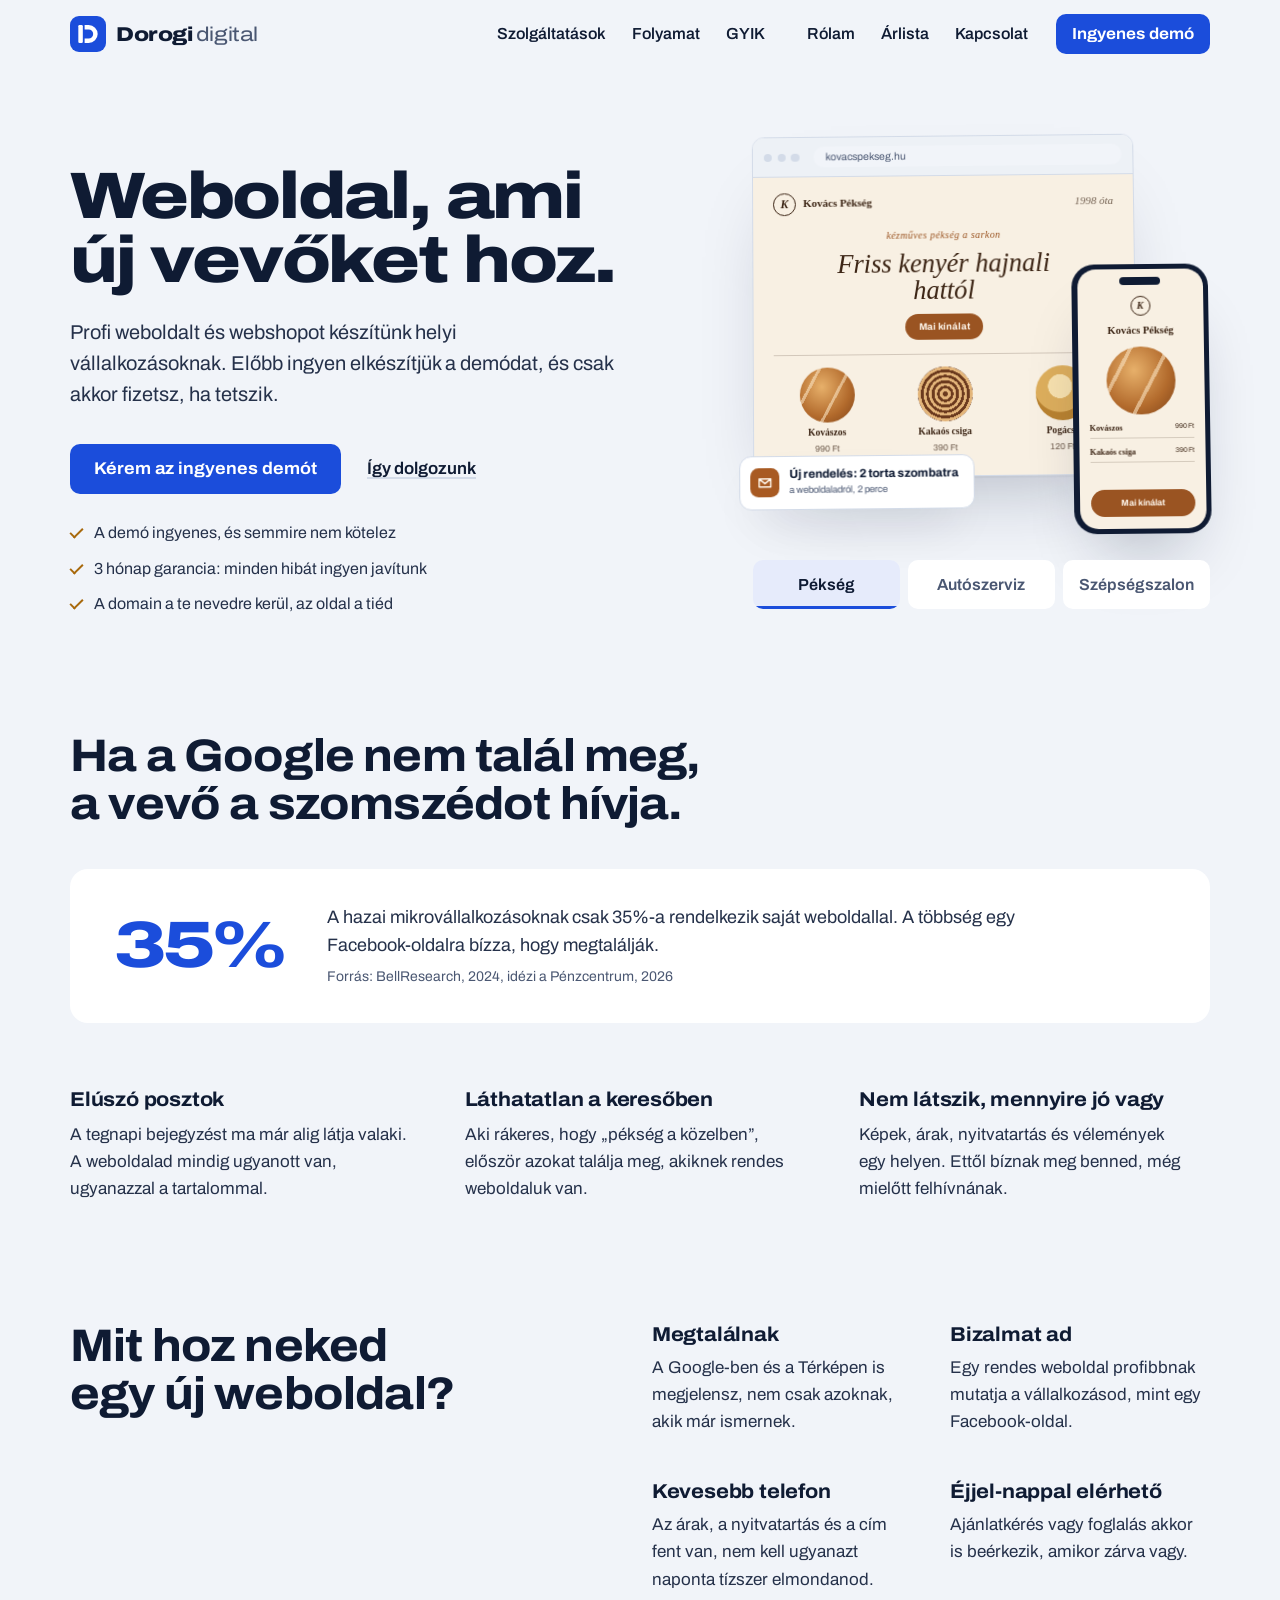
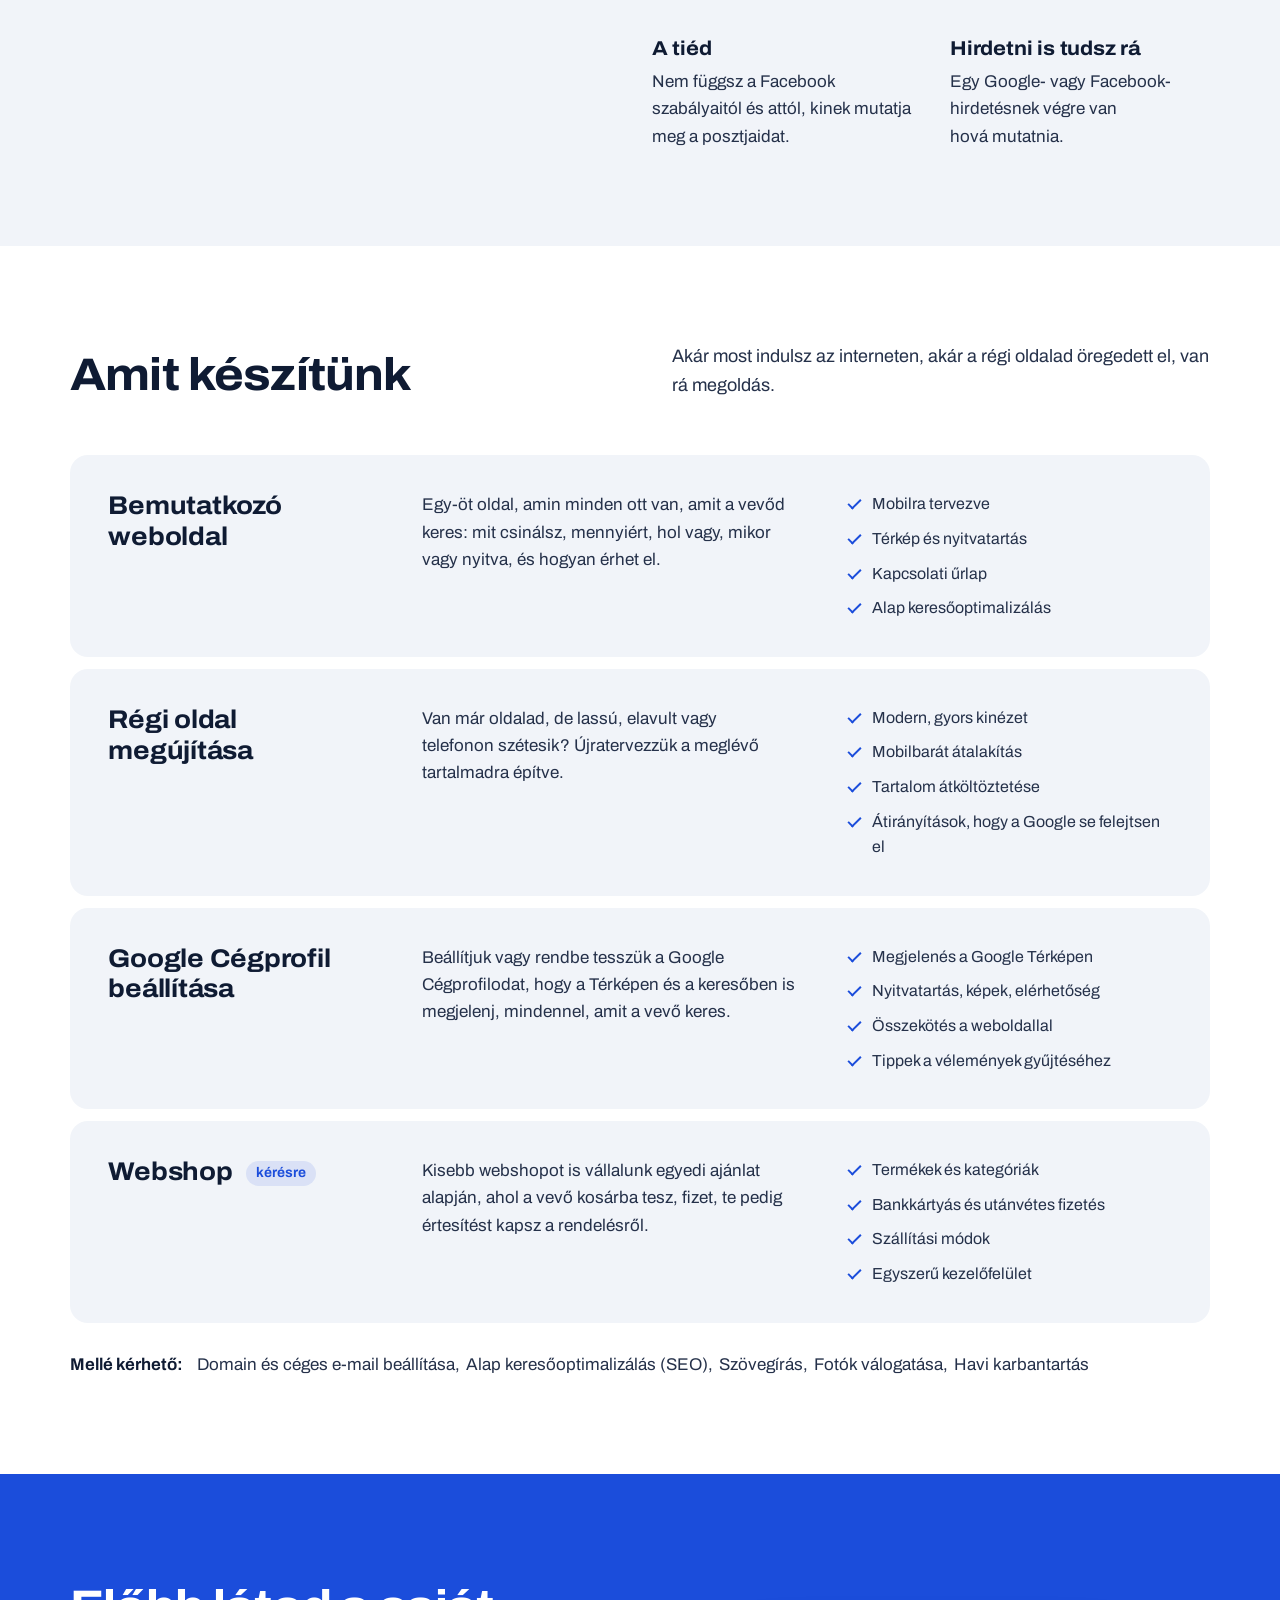
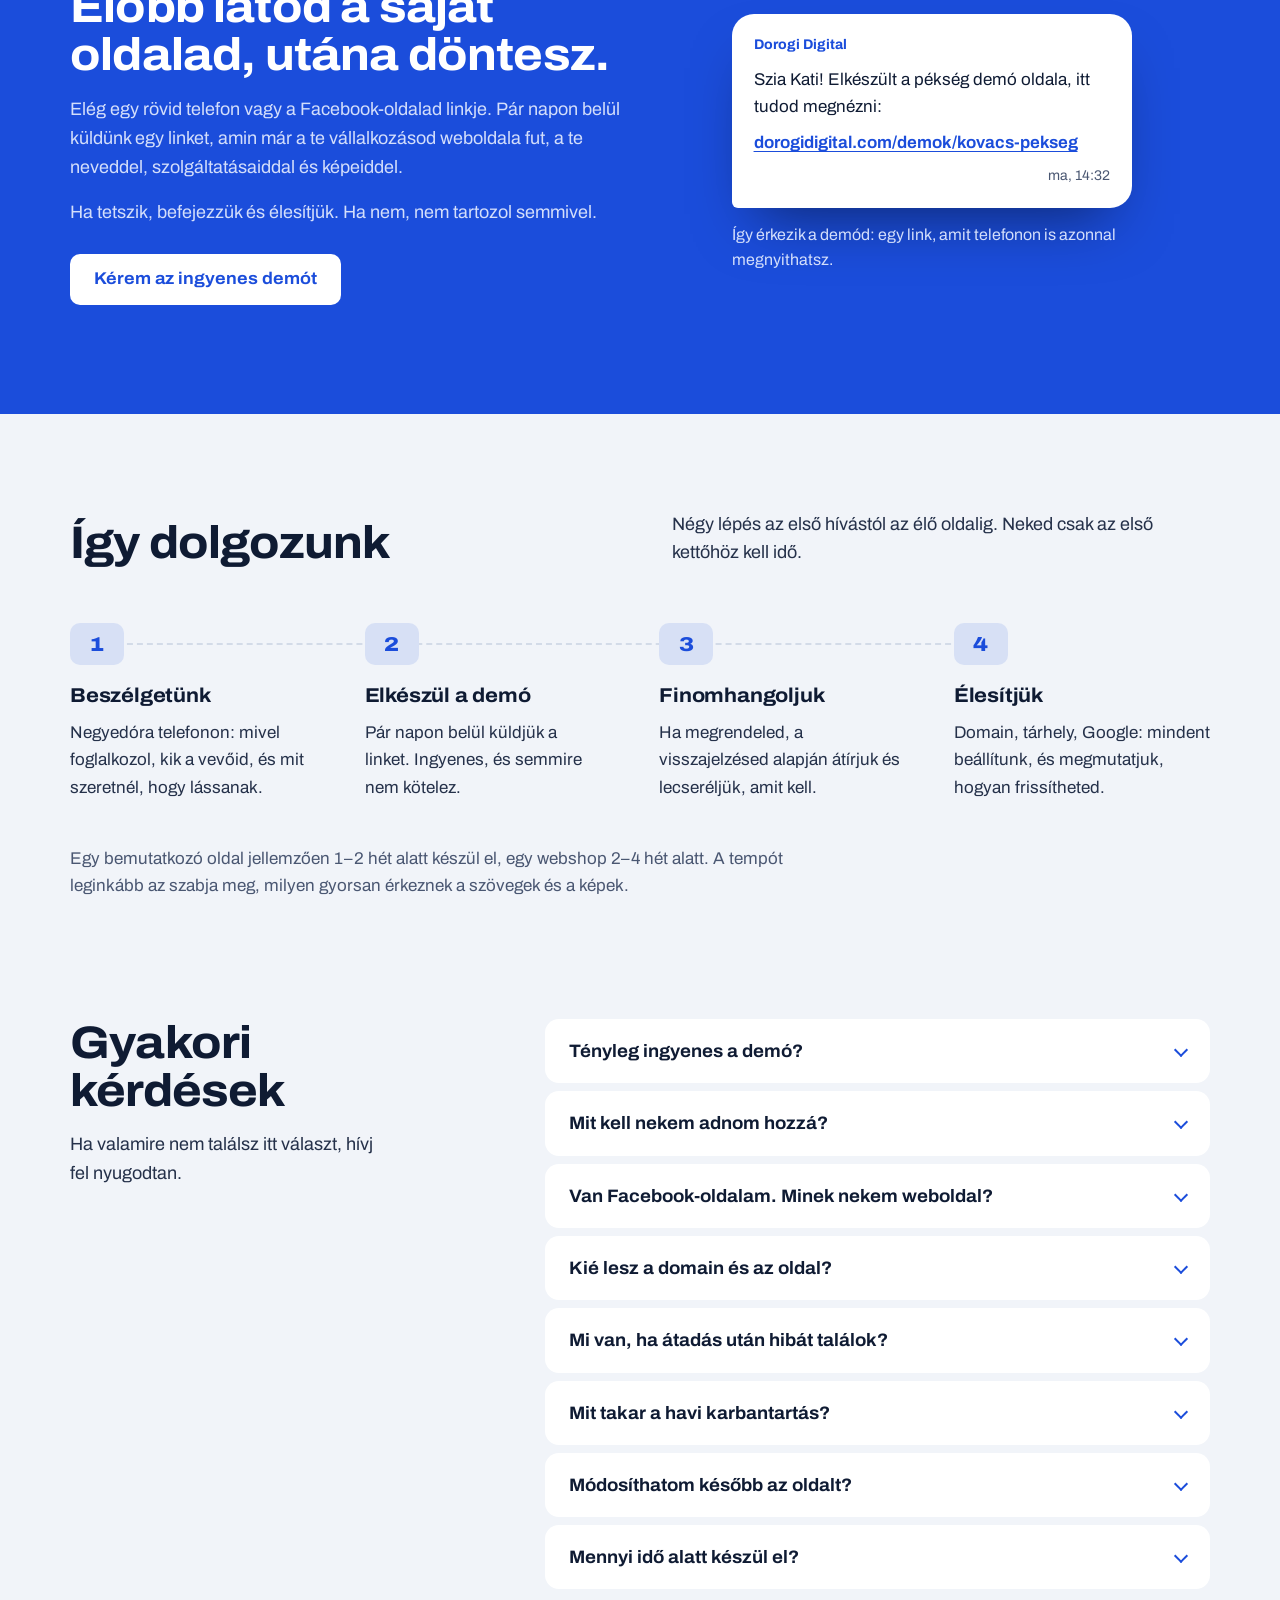
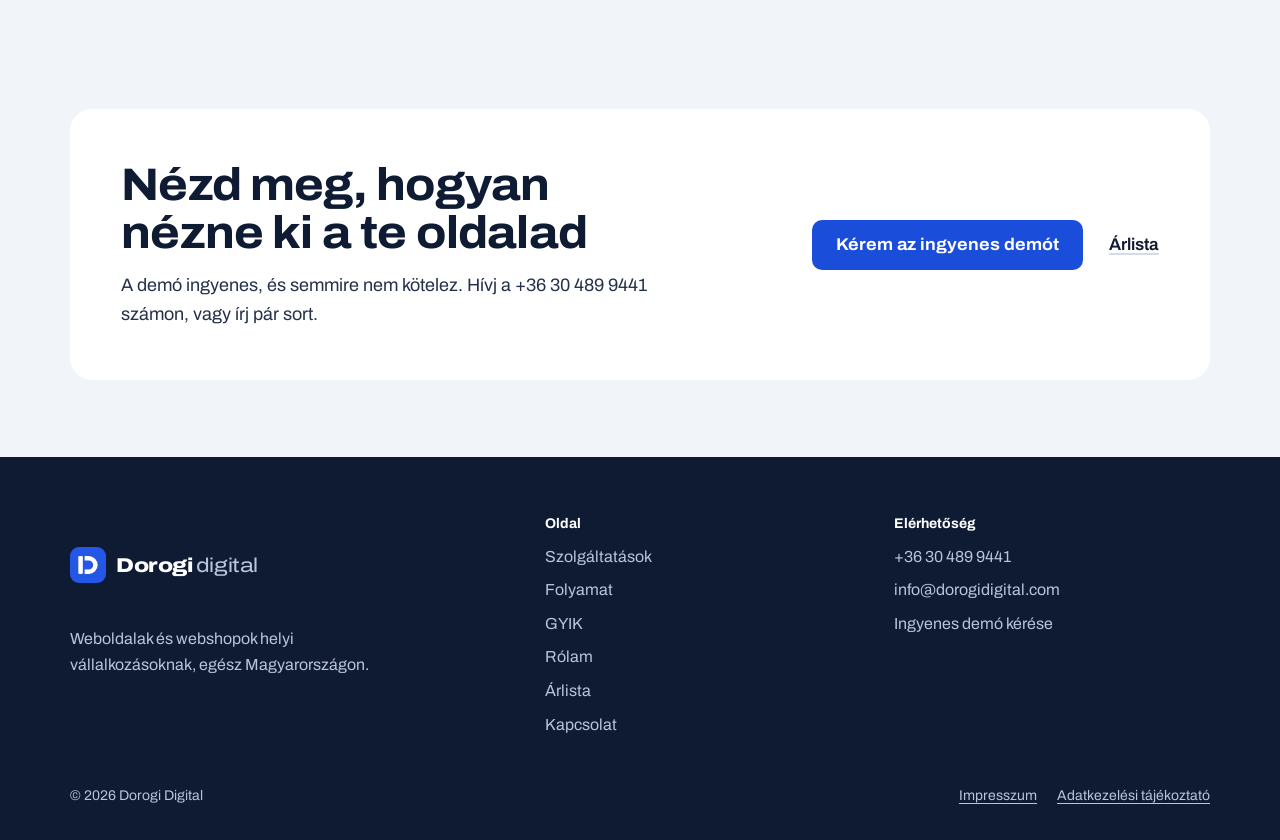
==== index.html @ c499f3a4 "Dorogi Digital weboldal feltöltése Co-Authored-By: Claude Opus 5.5 <noreply@anthropic.com> Claude-Se" ====
<!doctype html>
<html lang="hu">
<head>
<meta charset="utf-8">
<meta http-equiv="Content-Security-Policy" content="default-src 'self'; script-src 'self' 'sha256-ndo/7cKbt+/fyI1Fw8NB5HzSQUgXNuofezCWOnRifV8='; style-src 'self' 'unsafe-inline'; img-src 'self' data:; font-src 'self'; connect-src 'self' https://api.web3forms.com; form-action 'self'; base-uri 'self'; object-src 'none'; upgrade-insecure-requests">
<meta name="referrer" content="strict-origin-when-cross-origin">
<meta name="viewport" content="width=device-width, initial-scale=1">
<title>Weboldal készítés helyi vállalkozásoknak | Dorogi Digital</title>
<meta name="description" content="Weboldal és webshop pékségeknek, szervizeknek, szalonoknak és minden helyi vállalkozásnak. Ingyenes demó: előbb megnézed, aztán döntesz.">
<link rel="canonical" href="https://dorogidigital.com/">
<meta property="og:type" content="website">
<meta property="og:locale" content="hu_HU">
<meta property="og:site_name" content="Dorogi Digital">
<meta property="og:url" content="https://dorogidigital.com/">
<meta property="og:title" content="Weboldal készítés helyi vállalkozásoknak | Dorogi Digital">
<meta property="og:description" content="Weboldal és webshop pékségeknek, szervizeknek, szalonoknak és minden helyi vállalkozásnak. Ingyenes demó: előbb megnézed, aztán döntesz.">
<meta property="og:image" content="https://dorogidigital.com/og.png">
<meta property="og:image:width" content="1200">
<meta property="og:image:height" content="630">
<meta name="twitter:card" content="summary_large_image">
<meta name="theme-color" content="#F1F4F9" media="(prefers-color-scheme: light)">
<meta name="theme-color" content="#0A1020" media="(prefers-color-scheme: dark)">
<link rel="icon" href="favicon.svg" type="image/svg+xml">
<link rel="apple-touch-icon" href="apple-touch-icon.png">
<link rel="preload" href="fonts/archivo-latin-standard-normal.woff2" as="font" type="font/woff2" crossorigin>
<link rel="preload" href="fonts/archivo-latin-ext-standard-normal.woff2" as="font" type="font/woff2" crossorigin>
<link rel="stylesheet" href="style.css">
<script type="application/ld+json">{"@context": "https://schema.org", "@type": "ProfessionalService", "name": "Dorogi Digital", "url": "https://dorogidigital.com/", "image": "https://dorogidigital.com/og.png", "logo": "https://dorogidigital.com/favicon.svg", "description": "Weboldal és webshop pékségeknek, szervizeknek, szalonoknak és minden helyi vállalkozásnak. Ingyenes demó: előbb megnézed, aztán döntesz.", "telephone": "+36 30 489 9441", "email": "info@dorogidigital.com", "founder": {"@type": "Person", "name": "Dorogi Erik"}, "address": {"@type": "PostalAddress", "streetAddress": "Királyok útja 194.", "postalCode": "1039", "addressLocality": "Budapest", "addressCountry": "HU"}, "areaServed": {"@type": "Country", "name": "Magyarország"}, "priceRange": "99 000 Ft-tól", "knowsLanguage": "hu"}</script>
</head>
<body>
<div class="page-loader" aria-hidden="true"><svg viewBox="0 0 48 48"><circle cx="24" cy="5.5" r="2.7" transform="rotate(0 24 24)" style="animation-delay:-1.2s"/><circle cx="24" cy="5.5" r="2.7" transform="rotate(30 24 24)" style="animation-delay:-1.1s"/><circle cx="24" cy="5.5" r="2.7" transform="rotate(60 24 24)" style="animation-delay:-1.0s"/><circle cx="24" cy="5.5" r="2.7" transform="rotate(90 24 24)" style="animation-delay:-0.9s"/><circle cx="24" cy="5.5" r="2.7" transform="rotate(120 24 24)" style="animation-delay:-0.8s"/><circle cx="24" cy="5.5" r="2.7" transform="rotate(150 24 24)" style="animation-delay:-0.7s"/><circle cx="24" cy="5.5" r="2.7" transform="rotate(180 24 24)" style="animation-delay:-0.6s"/><circle cx="24" cy="5.5" r="2.7" transform="rotate(210 24 24)" style="animation-delay:-0.5s"/><circle cx="24" cy="5.5" r="2.7" transform="rotate(240 24 24)" style="animation-delay:-0.4s"/><circle cx="24" cy="5.5" r="2.7" transform="rotate(270 24 24)" style="animation-delay:-0.3s"/><circle cx="24" cy="5.5" r="2.7" transform="rotate(300 24 24)" style="animation-delay:-0.2s"/><circle cx="24" cy="5.5" r="2.7" transform="rotate(330 24 24)" style="animation-delay:-0.1s"/></svg></div>
<header class="site-head">
  <div class="wrap head-row">
    <a class="brand" href="#top" aria-label="Dorogi Digital, ugrás az oldal tetejére"><svg class="logo" viewBox="0 0 40 40" aria-hidden="true"><rect class="lg-tile" width="40" height="40" rx="10"/><rect class="lg-stem" x="9.25" y="10" width="5" height="20" rx="1.4"/><path class="lg-bowl" fill-rule="evenodd" d="M16.25 10h4.5a10 10 0 0 1 0 20h-4.5zM16.25 15h4.5a5 5 0 0 1 0 10h-4.5z"/></svg><span class="brand-name">Dorogi<span>digital</span></span></a>
    <nav class="nav" aria-label="Fő navigáció">
      <a href="#szolgaltatasok">Szolgáltatások</a>
      <a href="#folyamat">Folyamat</a>
      <a href="#gyik">GYIK</a>
      <span class="nav-sep" aria-hidden="true"></span>
      <a href="rolam.html">Rólam</a>
      <a href="arlista.html">Árlista</a>
      <a href="kapcsolat.html">Kapcsolat</a>
    </nav>
    <a class="btn btn-small" href="kapcsolat.html">Ingyenes demó</a>
    <button class="menu-btn" type="button" aria-expanded="false" aria-controls="mobile-nav"><svg viewBox="0 0 16 16" aria-hidden="true"><path d="M2 4h12M2 8h12M2 12h12"/></svg>Menü</button>
  </div>
  <nav id="mobile-nav" class="mobile-nav" aria-label="Mobil navigáció" hidden>
    <div class="wrap">
      <a href="#szolgaltatasok">Szolgáltatások</a>
      <a href="#folyamat">Folyamat</a>
      <a href="#gyik">GYIK</a>
      <a href="rolam.html">Rólam</a>
      <a href="arlista.html">Árlista</a>
      <a href="kapcsolat.html">Kapcsolat</a>
      <a href="kapcsolat.html" class="mnav-cta">Ingyenes demót kérek</a>
    </div>
  </nav>
</header>

<main id="top">
  <section class="hero">
    <div class="wrap hero-grid">
      <div class="hero-copy">
        <h1>Weboldal, ami <br class="br-wide">új vevőket&nbsp;hoz.</h1>
        <p class="lede">Profi weboldalt és webshopot készítünk helyi vállalkozásoknak. Előbb ingyen elkészítjük a demódat, és csak akkor fizetsz, ha tetszik.</p>
      </div>

      <div class="hero-scene">
        <div class="hv" data-ui aria-hidden="true" data-theme-site="bakery">
          <div class="tilt" id="tilt">
          <div class="bw">
            <div class="bw-bar"><i></i><i></i><i></i><span class="bw-url" id="pvUrl">kovacspekseg.hu</span></div>
            <div class="bw-page">
              <div class="site s-bakery">
                <div class="b-top"><span class="b-logo">K</span><span class="b-name">Kovács Pékség</span><span class="b-since">1998 óta</span></div>
                <div class="b-hero"><em>kézműves pékség a sarkon</em><strong>Friss kenyér hajnali hattól</strong><u>Mai kínálat</u></div>
                <div class="b-row">
                  <span class="b-item"><i class="b-pic p1"></i><b>Kovászos</b><small>990 Ft</small></span>
                  <span class="b-item"><i class="b-pic p2"></i><b>Kakaós csiga</b><small>390 Ft</small></span>
                  <span class="b-item"><i class="b-pic p3"></i><b>Pogácsa</b><small>120 Ft</small></span>
                </div>
              </div>
              <div class="site s-garage">
                <div class="g-top"><b>GÁSPÁR</b><span>autószerviz</span><em>Hívás</em></div>
                <div class="g-hero"><strong>Szerviz.<br>Műszaki.<br>Gumi.</strong><div class="g-side"><span>Egy helyen, akár egy nap alatt.</span><u>Időpontot kérek</u></div></div>
                <div class="g-stripe"></div>
                <div class="g-list"><span>Olajcsere</span><span>Fék</span><span>Klíma</span><span>Vizsga</span></div>
              </div>
              <div class="site s-salon">
                <div class="s-top"><span>Lila</span><i></i><i></i><i></i></div>
                <div class="s-hero">
                  <div class="s-arch"></div>
                  <div class="s-copy"><em>szépségszalon</em><strong>Szánj magadra egy órát</strong>
                    <div class="s-slots"><span>Cs 14:00</span><span class="on">Cs 15:00</span><span>P 10:30</span></div>
                    <u>Foglalj időpontot</u></div>
                </div>
              </div>
            </div>
          </div>
          <div class="phone">
            <div class="ph-screen">
              <span class="ph-notch"></span>
              <div class="ph-site s-bakery">
                <span class="b-logo">K</span><b class="pb-name">Kovács Pékség</b>
                <i class="b-pic p1 pb-pic"></i>
                <span class="pb-row"><b>Kovászos</b><small>990 Ft</small></span>
                <span class="pb-row"><b>Kakaós csiga</b><small>390 Ft</small></span>
                <u>Mai kínálat</u>
              </div>
              <div class="ph-site s-garage">
                <b class="pg-name">GÁSPÁR</b>
                <strong>Szerviz.<br>Műszaki.<br>Gumi.</strong>
                <span class="g-stripe"></span>
                <span class="pg-li">Olajcsere</span><span class="pg-li">Fékjavítás</span><span class="pg-li">Klíma</span>
                <u>Hívás most</u>
              </div>
              <div class="ph-site s-salon">
                <span class="ps-name">Lila</span>
                <span class="s-arch"></span>
                <em>Szánj magadra egy órát</em>
                <span class="s-slots"><span class="on">Cs 15:00</span><span>P 10:30</span></span>
                <u>Foglalás</u>
              </div>
            </div>
          </div>
          <div class="toast">
            <span class="toast-icon"><svg viewBox="0 0 24 24"><path d="M4 6.5h16v11H4zM4.5 7l7.5 6 7.5-6"/></svg></span>
            <span class="toast-txt"><b id="pvToast">Új rendelés: 2 torta szombatra</b><small>a weboldaladról, 2 perce</small></span>
          </div>
          </div>
        </div>
        <div class="pv-switch" role="group" aria-label="Mintaoldalak szakmák szerint">
          <button type="button" class="pv-tab is-on" data-i="0" aria-pressed="true"><span>Pékség</span><i></i></button>
          <button type="button" class="pv-tab" data-i="1" aria-pressed="false"><span>Autószerviz</span><i></i></button>
          <button type="button" class="pv-tab" data-i="2" aria-pressed="false"><span>Szépségszalon</span><i></i></button>
        </div>
      </div>

      <div class="hero-cta">
        <div class="cta-row">
          <a class="btn" href="kapcsolat.html">Kérem az ingyenes demót</a>
          <a class="link-quiet" href="#folyamat">Így dolgozunk</a>
        </div>
        <ul class="assure">
          <li>A demó ingyenes, és semmire nem kötelez</li>
          <li>3 hónap garancia: minden hibát ingyen javítunk</li>
          <li>A domain a te nevedre kerül, az oldal a tiéd</li>
        </ul>
      </div>
    </div>
  </section>

  <section class="section problem" aria-labelledby="problem-title">
    <div class="wrap">
      <div class="problem-head">
        <h2 id="problem-title">Ha a Google nem talál meg, a vevő a szomszédot hívja.</h2>
        <div class="stat">
          <span class="stat-num">35%</span>
          <p>A hazai mikrovállalkozásoknak csak 35%-a rendelkezik saját weboldallal. A többség egy Facebook-oldalra bízza, hogy megtalálják.</p>
          <small>Forrás: BellResearch, 2024, idézi a Pénzcentrum, 2026</small>
        </div>
      </div>
      <div class="pains">
        <div class="pain">
          <h3>Elúszó posztok</h3>
          <p>A tegnapi bejegyzést ma már alig látja valaki. A weboldalad mindig ugyanott van, ugyanazzal a tartalommal.</p>
        </div>
        <div class="pain">
          <h3>Láthatatlan a keresőben</h3>
          <p>Aki rákeres, hogy „pékség a közelben”, először azokat találja meg, akiknek rendes weboldaluk van.</p>
        </div>
        <div class="pain">
          <h3>Nem látszik, mennyire jó vagy</h3>
          <p>Képek, árak, nyitvatartás és vélemények egy helyen. Ettől bíznak meg benned, még mielőtt felhívnának.</p>
        </div>
      </div>
    </div>
  </section>

  <section class="section benefits" aria-labelledby="ben-title">
    <div class="wrap">
      <header class="sec-head">
        <h2 id="ben-title">Mit hoz neked egy új weboldal?</h2>
      </header>
      <div class="whys">
        <div class="why"><h3>Megtalálnak</h3><p>A Google-ben és a Térképen is megjelensz, nem csak azoknak, akik már ismernek.</p></div>
        <div class="why"><h3>Bizalmat ad</h3><p>Egy rendes weboldal profibbnak mutatja a vállalkozásod, mint egy Facebook-oldal.</p></div>
        <div class="why"><h3>Kevesebb telefon</h3><p>Az árak, a nyitvatartás és a cím fent van, nem kell ugyanazt naponta tízszer elmondanod.</p></div>
        <div class="why"><h3>Éjjel-nappal elérhető</h3><p>Ajánlatkérés vagy foglalás akkor is beérkezik, amikor zárva vagy.</p></div>
        <div class="why"><h3>A tiéd</h3><p>Nem függsz a Facebook szabályaitól és attól, kinek mutatja meg a posztjaidat.</p></div>
        <div class="why"><h3>Hirdetni is tudsz rá</h3><p>Egy Google- vagy Facebook-hirdetésnek végre van hová mutatnia.</p></div>
      </div>
    </div>
  </section>

  <section id="szolgaltatasok" class="section section-alt" aria-labelledby="svc-title">
    <div class="wrap">
      <header class="sec-head split">
        <h2 id="svc-title">Amit készítünk</h2>
        <p>Akár most indulsz az interneten, akár a régi oldalad öregedett el, van rá megoldás.</p>
      </header>
      <div class="svc-list">
        <article class="svc">
          <h3>Bemutatkozó weboldal</h3>
          <p>Egy-öt oldal, amin minden ott van, amit a vevőd keres: mit csinálsz, mennyiért, hol vagy, mikor vagy nyitva, és hogyan érhet el.</p>
          <ul class="ticks">
            <li>Mobilra tervezve</li>
            <li>Térkép és nyitvatartás</li>
            <li>Kapcsolati űrlap</li>
            <li>Alap keresőoptimalizálás</li>
          </ul>
        </article>
        <article class="svc">
          <h3>Régi oldal megújítása</h3>
          <p>Van már oldalad, de lassú, elavult vagy telefonon szétesik? Újratervezzük a meglévő tartalmadra építve.</p>
          <ul class="ticks">
            <li>Modern, gyors kinézet</li>
            <li>Mobilbarát átalakítás</li>
            <li>Tartalom átköltöztetése</li>
            <li>Átirányítások, hogy a Google se felejtsen el</li>
          </ul>
        </article>
        <article class="svc">
          <h3>Google Cégprofil beállítása</h3>
          <p>Beállítjuk vagy rendbe tesszük a Google Cégprofilodat, hogy a Térképen és a keresőben is megjelenj, mindennel, amit a vevő keres.</p>
          <ul class="ticks">
            <li>Megjelenés a Google Térképen</li>
            <li>Nyitvatartás, képek, elérhetőség</li>
            <li>Összekötés a weboldallal</li>
            <li>Tippek a vélemények gyűjtéséhez</li>
          </ul>
        </article>
        <article class="svc">
          <h3>Webshop <span class="tag">kérésre</span></h3>
          <p>Kisebb webshopot is vállalunk egyedi ajánlat alapján, ahol a vevő kosárba tesz, fizet, te pedig értesítést kapsz a rendelésről.</p>
          <ul class="ticks">
            <li>Termékek és kategóriák</li>
            <li>Bankkártyás és utánvétes fizetés</li>
            <li>Szállítási módok</li>
            <li>Egyszerű kezelőfelület</li>
          </ul>
        </article>
      </div>
      <div class="extras">
        <span class="extras-title">Mellé kérhető:</span>
        <ul class="chips">
          <li>Domain és céges e-mail beállítása</li>
          <li>Alap keresőoptimalizálás (SEO)</li>
          <li>Szövegírás</li>
          <li>Fotók válogatása</li>
          <li>Havi karbantartás</li>
        </ul>
      </div>
    </div>
  </section>

  <section class="band" aria-labelledby="demo-title">
    <div class="wrap band-grid">
      <div class="band-copy">
        <h2 id="demo-title">Előbb látod a saját oldalad, utána döntesz.</h2>
        <p>Elég egy rövid telefon vagy a Facebook-oldalad linkje. Pár napon belül küldünk egy linket, amin már a te vállalkozásod weboldala fut, a te neveddel, szolgáltatásaiddal és képeiddel.</p>
        <p>Ha tetszik, befejezzük és élesítjük. Ha nem, nem tartozol semmivel.</p>
        <a class="btn btn-light" href="kapcsolat.html">Kérem az ingyenes demót</a>
      </div>
      <figure class="msg" data-ui>
        <div class="msg-card">
          <span class="msg-from">Dorogi Digital</span>
          <p class="msg-text">Szia Kati! Elkészült a pékség demó oldala, itt tudod megnézni:</p>
          <span class="msg-link">dorogidigital.com/demok/kovacs-pekseg</span>
          <span class="msg-time">ma, 14:32</span>
        </div>
        <figcaption>Így érkezik a demód: egy link, amit telefonon is azonnal megnyithatsz.</figcaption>
      </figure>
    </div>
  </section>

  <section id="folyamat" class="section" aria-labelledby="steps-title">
    <div class="wrap">
      <header class="sec-head split">
        <h2 id="steps-title">Így dolgozunk</h2>
        <p>Négy lépés az első hívástól az élő oldalig. Neked csak az első kettőhöz kell idő.</p>
      </header>
      <ol class="steps">
        <li>
          <span class="num" aria-hidden="true">1</span>
          <h3>Beszélgetünk</h3>
          <p>Negyedóra telefonon: mivel foglalkozol, kik a vevőid, és mit szeretnél, hogy lássanak.</p>
        </li>
        <li>
          <span class="num" aria-hidden="true">2</span>
          <h3>Elkészül a demó</h3>
          <p>Pár napon belül küldjük a linket. Ingyenes, és semmire nem kötelez.</p>
        </li>
        <li>
          <span class="num" aria-hidden="true">3</span>
          <h3>Finomhangoljuk</h3>
          <p>Ha megrendeled, a visszajelzésed alapján átírjuk és lecseréljük, amit kell.</p>
        </li>
        <li>
          <span class="num" aria-hidden="true">4</span>
          <h3>Élesítjük</h3>
          <p>Domain, tárhely, Google: mindent beállítunk, és megmutatjuk, hogyan frissítheted.</p>
        </li>
      </ol>
      <p class="steps-note">Egy bemutatkozó oldal jellemzően 1–2 hét alatt készül el, egy webshop 2–4 hét alatt. A tempót leginkább az szabja meg, milyen gyorsan érkeznek a szövegek és a képek.</p>
    </div>
  </section>

  <section id="ertekelesek" class="section reviews" aria-labelledby="rev-title" hidden>
    <div class="wrap">
      <header class="sec-head rev-head">
        <h2 id="rev-title">Mit mondanak rólunk</h2>
        <p class="rev-score"><span class="rev-avg" id="revAvg"></span><span class="rev-stars" id="revStars" aria-hidden="true"></span><span class="rev-count" id="revCount"></span></p>
      </header>
      <div class="rev-list" id="revList"></div>
      <p class="rev-foot"><a id="revAll" href="#" target="_blank" rel="noopener">Összes értékelés a Google-ben</a><span>Az értékelések forrása: Google</span></p>
    </div>
  </section>

  <section id="gyik" class="section" aria-labelledby="faq-title">
    <div class="wrap faq-grid">
      <header class="sec-head">
        <h2 id="faq-title">Gyakori kérdések</h2>
        <p>Ha valamire nem találsz itt választ, hívj fel nyugodtan.</p>
      </header>
      <div class="faq">
        <details>
          <summary>Tényleg ingyenes a demó?</summary>
          <p>Igen. Elkészítjük, megnézed, és csak akkor fizetsz, ha tovább szeretnél lépni. Ha nem tetszik, nem tartozol semmivel.</p>
        </details>
        <details>
          <summary>Mit kell nekem adnom hozzá?</summary>
          <p>A logódat (ha van), néhány fotót, és hogy mit csinálsz, mennyiért. Ha nincs kész szöveged, segítünk megírni. A demóhoz sokszor a Facebook-oldalad is elég.</p>
        </details>
        <details>
          <summary>Van Facebook-oldalam. Minek nekem weboldal?</summary>
          <p>A Facebook a pillanatnak szól, a weboldal megmarad. A Google-ben is megtalálnak, nem függsz egy közösségi oldal szabályaitól, és az árak, a nyitvatartás és az elérhetőség egy helyen van.</p>
        </details>
        <details>
          <summary>Kié lesz a domain és az oldal?</summary>
          <p>A tiéd. A domain a te nevedre kerül, és az oldal fájljait is megkapod. Ha később máshoz vinnéd, semmi nem köt minket össze.</p>
        </details>
        <details>
          <summary>Mi van, ha átadás után hibát találok?</summary>
          <p>Az átadástól számított 3 hónapig minden hibát díjmentesen kijavítunk. A garancia nem vonatkozik a saját módosításaidra és az új funkciók kérésére, ezeket külön megbeszéljük.</p>
        </details>
        <details>
          <summary>Mit takar a havi karbantartás?</summary>
          <p>Azt, hogy neked nem kell foglalkoznod az oldallal. Havonta elvégezzük a kisebb módosításokat (árak, nyitvatartás, képek), figyeljük a domain és a tárhely megújítását, ellenőrizzük, hogy minden működik, mentést készítünk, és kérésre rövid összefoglalót küldünk a látogatottságról.</p>
        </details>
        <details>
          <summary>Módosíthatom később az oldalt?</summary>
          <p>Igen. A kisebb módosításokat a havi karbantartás tartalmazza, de alkalmanként is kérhetsz változtatást.</p>
        </details>
        <details>
          <summary>Mennyi idő alatt készül el?</summary>
          <p>Egy bemutatkozó oldal jellemzően 1–2 hét, egy webshop 2–4 hét. A demót ennél jóval hamarabb látod.</p>
        </details>
      </div>
    </div>
  </section>

  <section class="section page-cta-wrap" aria-labelledby="cta-title">
    <div class="wrap"><div class="page-cta">
      <div>
        <h2 id="cta-title">Nézd meg, hogyan nézne ki a te oldalad</h2>
        <p>A demó ingyenes, és semmire nem kötelez. Hívj a +36&nbsp;30&nbsp;489&nbsp;9441 számon, vagy írj pár sort.</p>
      </div>
      <div class="cta-row"><a class="btn" href="kapcsolat.html">Kérem az ingyenes demót</a><a class="link-quiet" href="arlista.html">Árlista</a></div>
    </div></div>
  </section>
</main>

<footer class="site-foot">
  <div class="wrap foot-grid">
    <div class="foot-about">
      <a class="brand" href="#top"><svg class="logo" viewBox="0 0 40 40" aria-hidden="true"><rect class="lg-tile" width="40" height="40" rx="10"/><rect class="lg-stem" x="9.25" y="10" width="5" height="20" rx="1.4"/><path class="lg-bowl" fill-rule="evenodd" d="M16.25 10h4.5a10 10 0 0 1 0 20h-4.5zM16.25 15h4.5a5 5 0 0 1 0 10h-4.5z"/></svg><span class="brand-name">Dorogi<span>digital</span></span></a>
      <p>Weboldalak és webshopok helyi vállalkozásoknak, egész Magyarországon.</p>
    </div>
    <nav class="foot-col" aria-label="Lábléc navigáció">
      <h2>Oldal</h2>
      <a href="#szolgaltatasok">Szolgáltatások</a>
      <a href="#folyamat">Folyamat</a>
      <a href="#gyik">GYIK</a>
      <a href="rolam.html">Rólam</a>
      <a href="arlista.html">Árlista</a>
      <a href="kapcsolat.html">Kapcsolat</a>
    </nav>
    <div class="foot-col">
      <h2>Elérhetőség</h2>
      <a href="tel:+36304899441">+36&nbsp;30&nbsp;489&nbsp;9441</a>
      <a href="mailto:info@dorogidigital.com">info@dorogidigital.com</a>
      <a href="kapcsolat.html">Ingyenes demó kérése</a>
    </div>
  </div>
  <div class="wrap foot-base">
    <span>© <span data-year>2026</span> Dorogi Digital</span>
    <nav aria-label="Jogi információk">
      <button type="button" data-open="impresszum">Impresszum</button>
      <button type="button" data-open="adatkezeles">Adatkezelési tájékoztató</button>
    </nav>
  </div>
</footer>

<dialog id="impresszum" aria-labelledby="impr-title">
  <div class="dlg">
    <h2 id="impr-title">Impresszum</h2>
    <dl>
      <dt>Szolgáltató</dt><dd>Dorogi Erik egyéni vállalkozó</dd>
      <dt>Márkanév</dt><dd>Dorogi Digital</dd>
      <dt>Székhely</dt><dd>1039 Budapest, Királyok útja 194.</dd>
      <dt>Nyilvántartási szám</dt><dd><span class="ph">[EV nyilvántartási szám]</span></dd>
      <dt>Adószám</dt><dd><span class="ph">[Adószám]</span></dd>
      <dt>E-mail</dt><dd>info@dorogidigital.com</dd>
      <dt>Telefon</dt><dd>+36&nbsp;30&nbsp;489&nbsp;9441</dd>
    </dl>
    <h3>Tárhelyszolgáltató</h3>
    <dl>
      <dt>Név</dt><dd>GitHub, Inc. (GitHub Pages)</dd>
      <dt>Cím</dt><dd>88 Colin P. Kelly Jr. Street, San Francisco, CA 94107, USA</dd>
      <dt>Elérhetőség</dt><dd>support.github.com</dd>
    </dl>
    <form method="dialog"><button type="submit" class="dlg-close">Bezárás</button></form>
  </div>
</dialog>

<dialog id="adatkezeles" aria-labelledby="priv-title">
  <div class="dlg">
    <h2 id="priv-title">Adatkezelési tájékoztató</h2>
    <p>Ez az oldal nem használ sütiket, és nem követi a látogatókat. Személyes adatot csak akkor kezelünk, ha az űrlapon elküldöd nekünk.</p>
    <h3>Adatkezelő</h3>
    <p>Dorogi Erik egyéni vállalkozó, 1039 Budapest, Királyok útja 194., e-mail: info@dorogidigital.com</p>
    <h3>Milyen adatokat kezelünk, és miért?</h3>
    <p>Az űrlapon megadott nevet, vállalkozásnevet, telefonszámot, e-mail-címet, linket és üzenetet. Kizárólag arra használjuk, hogy felvegyük veled a kapcsolatot, és ajánlatot vagy demót készítsünk.</p>
    <h3>Jogalap és megőrzés</h3>
    <p>A jogalap a hozzájárulásod (GDPR 6. cikk (1) a) pont), illetve a szerződéskötést megelőző lépések (b) pont). Az adatokat a megkeresés lezárásáig, legfeljebb 1 évig őrizzük, ha nem jön létre megrendelés.</p>
    <h3>Adatfeldolgozók</h3>
    <ul>
      <li>Web3Forms: az űrlap továbbítása e-mailben</li>
      <li>GitHub, Inc.: az oldal tárhelye</li>
    </ul>
    <h3>Jogaid</h3>
    <p>Kérheted az adataidhoz való hozzáférést, helyesbítésüket, törlésüket vagy kezelésük korlátozását, és bármikor visszavonhatod a hozzájárulásod a fenti e-mail-címen. Panasszal a Nemzeti Adatvédelmi és Információszabadság Hatósághoz fordulhatsz (1055 Budapest, Falk Miksa utca 9–11., naih.hu).</p>
    <form method="dialog"><button type="submit" class="dlg-close">Bezárás</button></form>
  </div>
</dialog>

<script>
(function(){
  var CONFIG = { email: 'info@dorogidigital.com', phone: '+36 30 489 9441', web3formsKey: '264a63b2-8f26-47ea-b248-6eeef6f44f97' };
  var reduce = window.matchMedia && window.matchMedia('(prefers-reduced-motion: reduce)').matches;

  /* Oldalváltás: kifakulás, beúszás, lassú betöltésnél töltőkarika */
  (function(){
    var root = document.documentElement;
    var waitTimer = null;
    var reset = function(){ root.classList.remove('pt-leave', 'pt-wait'); clearTimeout(waitTimer); };
    var ready = function(){ root.classList.add('pt-ready'); };
    if (document.readyState === 'complete') ready(); else window.addEventListener('load', ready);
    window.addEventListener('pageshow', reset);
    document.addEventListener('click', function(e){
      if (e.defaultPrevented || e.button !== 0 || e.metaKey || e.ctrlKey || e.shiftKey || e.altKey) return;
      var a = e.target.closest('a[href]');
      if (!a || a.target === '_blank' || a.hasAttribute('download')) return;
      if (a.protocol !== 'http:' && a.protocol !== 'https:') return;
      if (a.origin !== location.origin) return;
      if (a.pathname === location.pathname || (/\/(index\.html)?$/.test(a.pathname) && /\/(index\.html)?$/.test(location.pathname))) return;
      e.preventDefault();
      var href = a.href;
      if (!reduce) root.classList.add('pt-leave');
      waitTimer = setTimeout(function(){ root.classList.add('pt-wait'); }, reduce ? 150 : 420);
      setTimeout(function(){ location.href = href; }, reduce ? 0 : 200);
    });
  })();

  document.querySelectorAll('[data-year]').forEach(function(el){ el.textContent = new Date().getFullYear(); });

  var head = document.querySelector('.site-head');
  function onScroll(){ head.classList.toggle('scrolled', window.scrollY > 8); }
  onScroll(); window.addEventListener('scroll', onScroll, { passive: true });

  var menuBtn = document.querySelector('.menu-btn'), mnav = document.getElementById('mobile-nav');
  menuBtn.addEventListener('click', function(){
    var open = menuBtn.getAttribute('aria-expanded') === 'true';
    menuBtn.setAttribute('aria-expanded', String(!open));
    mnav.hidden = open;
  });
  mnav.addEventListener('click', function(e){
    if (e.target.closest('a')) { mnav.hidden = true; menuBtn.setAttribute('aria-expanded', 'false'); }
  });

  /* Nyitókép: mintaoldalak szakmánként, magától váltakozva */
  var hv = document.querySelector('.hv');
  var phone = document.querySelector('.phone');
  var toast = document.querySelector('.toast');
  var tabs = document.querySelectorAll('.pv-tab');
  if (hv) {
  var SITES = [
    { url: 'kovacspekseg.hu', toast: 'Új rendelés: 2 torta szombatra', theme: 'bakery' },
    { url: 'gasparszerviz.hu', toast: 'Új időpontkérés: műszaki vizsga', theme: 'garage' },
    { url: 'lilaszalon.hu', toast: 'Új foglalás: csütörtök 15:00', theme: 'salon' }
  ];
  var cur = 0, cycleTimer = null, CYCLE = 5200;

  function fill(i){
    var d = SITES[i];
    hv.setAttribute('data-theme-site', d.theme);
    document.getElementById('pvUrl').textContent = d.url;
    document.getElementById('pvToast').textContent = d.toast;
    tabs.forEach(function(t, k){ t.classList.toggle('is-on', k === i); t.setAttribute('aria-pressed', String(k === i)); });
  }
  function show(i){
    if (i === cur) return;
    cur = i;
    if (reduce) { fill(i); return; }
    hv.classList.add('swapping');
    setTimeout(function(){
      fill(i);
      hv.classList.remove('swapping');
      toast.classList.remove('pop'); void toast.offsetWidth; toast.classList.add('pop');
    }, 320);
  }
  function restartCycle(){
    clearInterval(cycleTimer);
    tabs.forEach(function(t){ var bar = t.querySelector('i'); bar.style.animation = 'none'; void bar.offsetWidth; bar.style.animation = ''; });
    if (reduce) return;
    cycleTimer = setInterval(function(){ show((cur + 1) % SITES.length); restartBars(); }, CYCLE);
  }
  function restartBars(){
    tabs.forEach(function(t){ var bar = t.querySelector('i'); bar.style.animation = 'none'; void bar.offsetWidth; bar.style.animation = ''; });
  }
  tabs.forEach(function(t){
    t.addEventListener('click', function(){ show(parseInt(t.getAttribute('data-i'), 10)); restartCycle(); });
  });
  fill(0); restartCycle();
  }

  /* Google-értékelések: a reviews.json-t naponta frissíti a GitHub, üresen rejtve marad */
  (function(){
    var sec = document.getElementById('ertekelesek');
    if (!sec || !window.fetch) return;
    var esc = function(t){ return String(t).replace(/[&<>"']/g, function(c){ return { '&': '&amp;', '<': '&lt;', '>': '&gt;', '"': '&quot;', "'": '&#39;' }[c]; }); };
    var STAR = '<path d="M10 1.6l2.6 5.3 5.8.8-4.2 4.1 1 5.8L10 14.9l-5.2 2.7 1-5.8L1.6 7.7l5.8-.8z"/>';
    var stars = function(n){ n = Math.max(0, Math.min(5, Math.round(Number(n) || 0))); var h = ''; for (var k = 0; k < 5; k++) h += '<svg viewBox="0 0 20 20" aria-hidden="true"' + (k < n ? '' : ' class="off"') + '>' + STAR + '</svg>'; return h; };
    fetch('reviews.json', { cache: 'no-store' }).then(function(r){ return r.ok ? r.json() : null; }).then(function(d){
      if (!d || !d.reviews || !d.reviews.length) return;
      document.getElementById('revAvg').textContent = (Number(d.rating) || 0).toFixed(1).replace('.', ',');
      document.getElementById('revStars').innerHTML = stars(d.rating);
      document.getElementById('revCount').textContent = (Number(d.count) || 0) + ' értékelés a Google-ben';
      if (typeof d.url === 'string' && /^https:\/\//.test(d.url)) document.getElementById('revAll').href = d.url; else document.getElementById('revAll').hidden = true;
      document.getElementById('revList').innerHTML = d.reviews.filter(function(v){ return v.text; }).slice(0, 6).map(function(v){
        var init = (v.author || '?').trim().charAt(0).toUpperCase();
        return '<figure class="rev">' +
          '<div class="rev-stars" role="img" aria-label="' + (Number(v.rating) || 0) + ' csillag">' + stars(v.rating) + '</div>' +
          '<blockquote>' + esc(v.text) + '</blockquote>' +
          '<figcaption><span class="rev-av" aria-hidden="true">' + esc(init) + '</span><span><b>' + esc(v.author) + '</b><small>' + esc(v.time || '') + '</small></span></figcaption>' +
          '</figure>';
      }).join('');
      sec.hidden = false;
    }).catch(function(){});
  })();

  /* Görgetés: megjelenés, parallax, folyamat-vonal, számláló */
  if (!reduce && 'IntersectionObserver' in window) {
    var targets = [];
    var tag = function(el, i){ el.setAttribute('data-reveal', ''); el.style.setProperty('--d', (i * 90) + 'ms'); targets.push(el); };
    document.querySelectorAll('.sec-head,.problem-head > h2,.stat,.extras,.band-copy,.steps-note,.care,.price-note,.contact-copy,.form-card').forEach(function(el){ tag(el, 0); });
    document.querySelectorAll('.pains,.svc-list,.whys,.prices,.about-facts').forEach(function(g){
      Array.prototype.forEach.call(g.children, function(c, i){ tag(c, i % 3); });
    });
    var msgCard = document.querySelector('.msg-card'); if (msgCard) tag(msgCard, 3);

    var statNum = document.querySelector('.stat-num'), counted = false;
    var countUp = function(){
      if (counted || !statNum) return; counted = true;
      var end = parseInt(statNum.textContent, 10) || 35, t0 = null;
      statNum.textContent = '0%';
      var step = function(t){
        if (!t0) t0 = t;
        var k = Math.min(1, (t - t0) / 1300), e = 1 - Math.pow(1 - k, 3);
        statNum.textContent = Math.round(end * e) + '%';
        if (k < 1) requestAnimationFrame(step);
      };
      requestAnimationFrame(step);
    };

    document.documentElement.classList.add('motion');
    var io = new IntersectionObserver(function(entries){
      entries.forEach(function(en){
        if (!en.isIntersecting) return;
        en.target.classList.add('in'); io.unobserve(en.target);
        if (en.target.classList.contains('stat')) countUp();
      });
    }, { rootMargin: '0px 0px -8% 0px', threshold: 0.12 });
    targets.forEach(function(t){ io.observe(t); });

    var tilt = document.getElementById('tilt');
    var lastY = window.scrollY, ang = 0, angV = 0, swinging = false;
    var swingLoop = function(){
      angV += -0.07 * ang; angV *= 0.9; ang += angV;
      ang = Math.max(-9, Math.min(9, ang));
      tilt.style.setProperty('--tx', ang.toFixed(3) + 'deg');
      tilt.style.setProperty('--rz', (ang * -0.28).toFixed(3) + 'deg');
      if (Math.abs(ang) > 0.02 || Math.abs(angV) > 0.02) requestAnimationFrame(swingLoop);
      else { ang = 0; angV = 0; tilt.style.setProperty('--tx', '0deg'); tilt.style.setProperty('--rz', '0deg'); swinging = false; }
    };
    var steps = document.querySelector('.steps');
    var stepItems = steps ? steps.children : [];
    var mocks = document.querySelectorAll('.mock');
    var speeds = [0.05, -0.035, 0.065];
    var ticking = false;
    var update = function(){
      ticking = false;
      var vh = window.innerHeight, y = window.scrollY;
      if (hv && hv.getBoundingClientRect().bottom > 0) {
        phone.style.translate = '0 ' + Math.max(-70, -y * 0.08).toFixed(1) + 'px';
        toast.style.translate = '0 ' + Math.max(-120, -y * 0.15).toFixed(1) + 'px';
      }
      if (steps) {
        var r = steps.getBoundingClientRect();
        var p = Math.max(0, Math.min(1, (vh * 0.82 - r.top) / (vh * 0.42)));
        steps.style.setProperty('--p', p.toFixed(3));
        for (var i = 0; i < stepItems.length; i++) {
          stepItems[i].classList.toggle('lit', p > 0.001 && p >= i / (stepItems.length - 1) - 0.02);
        }
      }
      var wide = window.innerWidth > 900;
      mocks.forEach(function(m, i){
        if (!wide) { m.style.translate = ''; return; }
        var mr = m.getBoundingClientRect();
        var off = Math.max(-26, Math.min(26, (mr.top + mr.height / 2 - vh / 2) * speeds[i % 3]));
        m.style.translate = '0 ' + off.toFixed(1) + 'px';
      });
    };
    window.addEventListener('scroll', function(){
      var y = window.scrollY, dy = y - lastY; lastY = y;
      if (hv && hv.getBoundingClientRect().bottom > 0) {
        angV += Math.max(-1.6, Math.min(1.6, dy * 0.02));
        if (!swinging) { swinging = true; requestAnimationFrame(swingLoop); }
      }
      if (!ticking) { ticking = true; requestAnimationFrame(update); }
    }, { passive: true });
    window.addEventListener('resize', update);
    update();
  }

  /* Jogi ablakok */
  document.querySelectorAll('[data-open]').forEach(function(b){
    b.addEventListener('click', function(){
      var d = document.getElementById(b.getAttribute('data-open'));
      if (!d) return;
      if (typeof d.showModal === 'function') d.showModal(); else d.setAttribute('open', '');
    });
  });
  document.querySelectorAll('dialog').forEach(function(d){
    d.addEventListener('click', function(e){ if (e.target === d) d.close(); });
  });

  /* Űrlap */
  var form = document.getElementById('demoForm');
  if (form) {
  var statusEl = document.getElementById('formStatus');
  var submitBtn = document.getElementById('f-submit');
  var done = document.getElementById('formDone');
  var fb = document.getElementById('formFallback');
  var fbMsg = document.getElementById('fbMsg');
  var fbIntro = document.getElementById('fbIntro');
  var fbMail = document.getElementById('fbMail');
  var fbCopy = document.getElementById('fbCopy');
  var keyReady = CONFIG.web3formsKey && CONFIG.web3formsKey.indexOf('{{') !== 0;

  function mark(el){ el.setAttribute('aria-invalid', 'true'); }
  function compose(d){
    return 'Új demó-igénylés a weboldalról\n\n' +
      'Név: ' + d.name + '\n' +
      'Vállalkozás: ' + (d.company || '-') + '\n' +
      'Telefon: ' + (d.phone || '-') + '\n' +
      'E-mail: ' + (d.email || '-') + '\n' +
      'Mire van szükség: ' + d.need + '\n' +
      'Facebook / weboldal: ' + (d.link || '-') + '\n\n' +
      'Üzenet:\n' + (d.message || '-');
  }
  function showFallback(text, intro){
    fbMsg.value = text;
    fbIntro.textContent = intro;
    fbMail.href = 'mailto:' + CONFIG.email + '?subject=' + encodeURIComponent('Ingyenes demó igénylése') + '&body=' + encodeURIComponent(text);
    form.hidden = true; fb.hidden = false; fb.focus();
  }
  fbCopy.addEventListener('click', function(){
    var ok = function(){ fbCopy.textContent = 'Kimásolva'; setTimeout(function(){ fbCopy.textContent = 'Üzenet másolása'; }, 2200); };
    var manual = function(){ fbMsg.focus(); fbMsg.select(); fbCopy.textContent = 'Jelöld ki és másold'; };
    try { navigator.clipboard.writeText(fbMsg.value).then(ok, manual); } catch (e) { manual(); }
  });
  document.getElementById('fbBack').addEventListener('click', function(){ fb.hidden = true; form.hidden = false; });

  form.addEventListener('submit', function(e){
    e.preventDefault();
    form.querySelectorAll('[aria-invalid]').forEach(function(el){ el.removeAttribute('aria-invalid'); });
    statusEl.textContent = ''; statusEl.className = 'status';
    var f = form.elements;
    var d = {
      name: f.name.value.trim(), company: f.company.value.trim(), phone: f.phone.value.trim(),
      email: f.email.value.trim(), link: f.link.value.trim(), message: f.message.value.trim(),
      need: (form.querySelector('input[name="need"]:checked') || { value: 'Nem jelölte' }).value
    };
    var errors = [], first = null;
    function bad(el, msg){ mark(el); errors.push(msg); first = first || el; }
    if (!d.name) bad(f.name, 'Add meg a neved.');
    if (!d.phone && !d.email) { bad(f.phone, 'Adj meg telefonszámot vagy e-mail-címet, hogy elérjünk.'); mark(f.email); }
    if (d.email && !/^\S+@\S+\.\S+$/.test(d.email)) bad(f.email, 'Az e-mail-cím formátuma hibás, például: nev@pelda.hu.');
    if (!f.consent.checked) bad(f.consent, 'Az adatkezelési tájékoztató elfogadása nélkül nem tudjuk felvenni veled a kapcsolatot.');
    if (errors.length) { statusEl.textContent = errors.join(' '); statusEl.className = 'status err'; first.focus(); return; }
    if (f.botcheck.checked) return;

    var text = compose(d);
    if (!keyReady) { showFallback(text, 'Összeállítottuk az üzenetedet. Küldd el e-mailben, vagy hívj minket.'); return; }

    submitBtn.disabled = true; submitBtn.textContent = 'Küldés…';
    fetch('https://api.web3forms.com/submit', {
      method: 'POST',
      headers: { 'Content-Type': 'application/json', 'Accept': 'application/json' },
      body: JSON.stringify({
        access_key: CONFIG.web3formsKey,
        subject: 'Új demó-igénylés: ' + (d.company || d.name),
        from_name: 'Dorogi Digital weboldal',
        'Név': d.name, 'Vállalkozás': d.company, 'Telefon': d.phone, 'E-mail': d.email,
        'Mire van szükség': d.need, 'Facebook / weboldal': d.link, 'Üzenet': d.message,
        replyto: d.email || undefined
      })
    }).then(function(r){ return r.json(); }).then(function(j){
      if (!j.success) throw new Error(j.message || 'hiba');
      form.hidden = true; done.hidden = false; done.focus();
    }).catch(function(){
      showFallback(text, 'Az üzenetet most nem sikerült elküldeni. Küldd el e-mailben, vagy hívj minket.');
    }).then(function(){
      submitBtn.disabled = false; submitBtn.textContent = 'Kérem az ingyenes demót';
    });
  });
  }
})();
</script>

</body>
</html>
---- style.css ----
@font-face{font-family:'Archivo';font-style:normal;font-display:swap;font-weight:100 900;font-stretch:62% 125%;src:url(fonts/archivo-latin-ext-standard-normal.woff2) format('woff2-variations'),url(fonts/archivo-latin-ext-standard-normal.woff2) format('woff2');unicode-range:U+0100-02BA,U+02BD-02C5,U+02C7-02CC,U+02CE-02D7,U+02DD-02FF,U+0304,U+0308,U+0329,U+1D00-1DBF,U+1E00-1E9F,U+1EF2-1EFF,U+2020,U+20A0-20AB,U+20AD-20C0,U+2113,U+2C60-2C7F,U+A720-A7FF}
@font-face{font-family:'Archivo';font-style:normal;font-display:swap;font-weight:100 900;font-stretch:62% 125%;src:url(fonts/archivo-latin-standard-normal.woff2) format('woff2-variations'),url(fonts/archivo-latin-standard-normal.woff2) format('woff2');unicode-range:U+0000-00FF,U+0131,U+0152-0153,U+02BB-02BC,U+02C6,U+02DA,U+02DC,U+0304,U+0308,U+0329,U+2000-206F,U+20AC,U+2122,U+2191,U+2193,U+2212,U+2215,U+FEFF,U+FFFD}
:root{
  /* Dorogi Digital: kék zománc + sárgaréz, világos papír alap. Elválasztás tónussal és térközzel, nem vonalakkal. */
  --paper:#F1F4F9;
  --surface:#FFFFFF;
  --ink:#0F1B33;
  --ink-body:#25314A;
  --ink-soft:#4A5772;
  --line:#D3DBE8;
  --enamel:#1B4DDB;
  --enamel-deep:#123A9E;
  --accent-text:#1B4DDB;
  --brass:#D9962B;
  --brass-text:#A8690C;
  --err:#B42318;
  --band-bg:#1B4DDB;
  --band-fg:#FFFFFF;
  --band-soft:#D3DEFB;
  --foot-bg:#0F1B33;
  --foot-fg:#B9C4DA;
  --foot-strong:#FFFFFF;
  --on-enamel:#FFFFFF;
  --shadow-color:rgba(10,22,52,.32);
  --ok:#1F9D55;
  --ok-bg:#E2F4E9;
  --ok-text:#15703F;
  --device:#0F1B33;
  --logo-tile:#1B4DDB;
  --logo-mark:#FFFFFF;
  --star:#F2B705;
  --font-display:'Archivo','Archivo Variable','Helvetica Neue',Arial,sans-serif;
  --font-body:'Archivo','Archivo Variable','Helvetica Neue',Arial,sans-serif;
  --wrap:1180px;
  --r-control:10px;
  --r-panel:18px;
  --ease-out:cubic-bezier(.23,1,.32,1);
  --ease-in-out:cubic-bezier(.77,0,.175,1);
  interpolate-size:allow-keywords;
}
@media (prefers-color-scheme:dark){
  :root:not([data-theme="light"]){
    --paper:#0A1020;--surface:#111A2E;--ink:#E8EEF8;--ink-body:#CBD5E5;--ink-soft:#A3B0C8;--line:#25314B;
    --enamel:#2557E6;--enamel-deep:#1B45C2;--accent-text:#8FB0FF;--brass:#E9A93E;--brass-text:#EDB04A;
    --err:#FF8A80;--band-bg:#173A9C;--band-soft:#C5D4FF;--foot-bg:#060B16;--foot-fg:#A3B0C8;
    --shadow-color:rgba(0,0,0,.6);--ok:#3FCB7E;--ok-bg:#12321F;--ok-text:#7EE2A8;--device:#26324D;--logo-tile:#2557E6;color-scheme:dark;
  }
}
:root[data-theme="dark"]{
  --paper:#0A1020;--surface:#111A2E;--ink:#E8EEF8;--ink-body:#CBD5E5;--ink-soft:#A3B0C8;--line:#25314B;
  --enamel:#2557E6;--enamel-deep:#1B45C2;--accent-text:#8FB0FF;--brass:#E9A93E;--brass-text:#EDB04A;
  --err:#FF8A80;--band-bg:#173A9C;--band-soft:#C5D4FF;--foot-bg:#060B16;--foot-fg:#A3B0C8;
  --shadow-color:rgba(0,0,0,.6);--ok:#3FCB7E;--ok-bg:#12321F;--ok-text:#7EE2A8;--device:#26324D;--logo-tile:#2557E6;color-scheme:dark;
}

/* Alapok */
*,*::before,*::after{box-sizing:border-box}
html{scroll-behavior:smooth;-webkit-text-size-adjust:100%;scroll-padding-top:84px}
body{margin:0;background:var(--paper);color:var(--ink);font-family:var(--font-body);font-size:1.0625rem;line-height:1.6;font-stretch:100%;-webkit-font-smoothing:antialiased;text-rendering:optimizeLegibility;overflow-x:clip}
body::before{content:"";position:fixed;inset:0 0 auto;height:env(safe-area-inset-top,0px);z-index:60;background:var(--paper)}
img,svg{max-width:100%}
[hidden]{display:none!important}
a{color:var(--accent-text);text-underline-offset:.18em;text-decoration-thickness:.07em}
:focus-visible{outline:3px solid var(--brass);outline-offset:3px;border-radius:6px}
::selection{background:color-mix(in srgb,var(--enamel) 22%,transparent)}
h1,h2,h3{font-family:var(--font-display);font-stretch:116%;font-weight:780;letter-spacing:-.018em;line-height:1.06;margin:0;text-wrap:balance;color:var(--ink)}
h2{font-size:clamp(1.65rem,1.2rem + 2.3vw,2.85rem);font-stretch:108%;font-weight:740}
h3{font-size:1.25rem;font-stretch:108%;font-weight:720;letter-spacing:-.01em;line-height:1.2}
p{margin:0;text-wrap:pretty}
.sr-only{position:absolute;width:1px;height:1px;padding:0;margin:-1px;overflow:hidden;clip:rect(0,0,0,0);white-space:nowrap;border:0}
.wrap{max-width:var(--wrap);margin-inline:auto;padding-left:max(20px,env(safe-area-inset-left,0px));padding-right:max(20px,env(safe-area-inset-right,0px))}
.section{padding-block:clamp(56px,7.5vw,112px)}
/* két azonos hátterű szekció között ne duplázódjon a térköz */
.section:not(.section-alt)+.section:not(.section-alt),.section:not(.section-alt)+[hidden]+.section:not(.section-alt){padding-top:clamp(8px,2vw,24px)}
.section-alt{background:var(--surface)}
.sec-head{display:grid;gap:14px;max-width:44rem;margin-bottom:clamp(32px,4.4vw,56px)}
.sec-head p{color:var(--ink-body);font-size:1.125rem}
.sec-head.split{max-width:none;grid-template-columns:minmax(0,1fr) minmax(0,1fr);column-gap:clamp(24px,5vw,72px);align-items:end}
@media (max-width:820px){.sec-head.split{grid-template-columns:minmax(0,1fr)}}

/* Fejléc */
.site-head{position:sticky;top:env(safe-area-inset-top,0px);z-index:50;background:var(--paper);transition:box-shadow .25s ease}
.site-head.scrolled{box-shadow:0 12px 28px -22px var(--shadow-color)} /* taste-skill-ignore: sticky bar */
.head-row{display:flex;align-items:center;gap:16px;min-height:68px}
.brand{display:inline-flex;align-items:center;gap:10px;color:var(--ink);text-decoration:none;margin-right:auto}
.logo{width:36px;height:36px;flex:none;overflow:visible}
.lg-tile{fill:var(--logo-tile)}
.lg-stem,.lg-bowl{fill:var(--logo-mark)}
.site-head .lg-stem{animation:caret 1.1s steps(1) .5s 3}
@keyframes caret{50%{opacity:0}}
.brand-name{font-family:var(--font-display);font-stretch:120%;font-weight:830;font-size:1.25rem;letter-spacing:-.02em;line-height:1}
.brand-name span{font-weight:430;color:var(--ink-soft);margin-left:.16em}
.nav{display:flex;align-items:center;gap:2px}
.nav a{color:var(--ink);text-decoration:none;font-size:1rem;font-weight:560;padding:8px 12px;border-radius:var(--r-control);transition:background-color .15s ease,color .15s ease}
.nav a[aria-current="page"]{color:var(--accent-text);background:color-mix(in srgb,var(--enamel) 10%,transparent)}
.nav-sep{width:14px}
.menu-btn{display:none;align-items:center;gap:8px;font:inherit;font-weight:620;font-size:1rem;color:var(--ink);background:var(--surface);border:0;border-radius:var(--r-control);padding:9px 14px;cursor:pointer;transition:transform .16s var(--ease-out)}
.menu-btn:active{transform:scale(.97)}
.menu-btn svg{width:16px;height:16px;stroke:currentColor;fill:none;stroke-width:2;stroke-linecap:round}
.menu-btn[aria-expanded="true"]{background:color-mix(in srgb,var(--enamel) 12%,var(--surface))}
.mobile-nav{background:var(--paper)}
.mobile-nav:not([hidden]){animation:navIn .26s var(--ease-out)}
@keyframes navIn{from{opacity:0;transform:translateY(-8px)}}
.mobile-nav .wrap{display:grid;gap:2px;padding-block:4px 20px}
.mobile-nav a{padding:12px 14px;margin-inline:-14px;border-radius:var(--r-control);color:var(--ink);text-decoration:none;font-weight:620;font-size:1.0625rem}
.mobile-nav a[aria-current="page"]{color:var(--accent-text);background:color-mix(in srgb,var(--enamel) 10%,transparent)}
.mobile-nav .mnav-cta{margin:12px 0 0;text-align:center;background:var(--enamel);color:var(--on-enamel)}
@media (hover:hover) and (pointer:fine){
  .nav a:hover{background:color-mix(in srgb,var(--enamel) 10%,transparent)}
  .mobile-nav a:hover{background:color-mix(in srgb,var(--enamel) 8%,transparent)}
  .mobile-nav .mnav-cta:hover{background:var(--enamel-deep)}
}
@media (max-width:1080px){.nav{display:none}.menu-btn{display:inline-flex}}
@media (max-width:520px){.head-row .btn-small{display:none}}

/* Gombok és linkek */
.btn{display:inline-flex;align-items:center;justify-content:center;gap:10px;background:var(--enamel);color:var(--on-enamel);font-family:var(--font-body);font-weight:680;font-stretch:106%;font-size:1.0625rem;line-height:1.2;padding:15px 24px;border-radius:var(--r-control);text-decoration:none;border:0;cursor:pointer;transition:background-color .15s ease,transform .16s var(--ease-out)}
.btn:active{transform:scale(.97)}
.btn[disabled]{opacity:.65;cursor:progress}
.btn-small{padding:10px 16px;font-size:1rem}
.btn-light{background:var(--band-fg);color:var(--band-bg)}
.link-quiet{font-weight:620;color:var(--ink);text-decoration:underline;text-decoration-color:var(--line);text-decoration-thickness:2px;transition:text-decoration-color .15s ease}
@media (hover:hover) and (pointer:fine){
  a:hover{text-decoration-thickness:.12em}
  .btn:hover{background:var(--enamel-deep);text-decoration:none}
  .btn-light:hover{background:color-mix(in srgb,var(--band-fg) 88%,var(--band-bg))}
  .link-quiet:hover{text-decoration-color:var(--ink)}
  .brand:hover{text-decoration:none}
}

/* Hero */
.hero{padding-block:clamp(28px,4.5vw,68px) clamp(48px,6vw,88px)}
.hero-grid{display:grid;grid-template-columns:minmax(0,1.15fr) minmax(0,.85fr);grid-template-areas:"copy scene" "cta scene";column-gap:clamp(32px,5vw,72px);row-gap:34px;align-items:start}
.hero-copy{grid-area:copy;min-width:0;padding-top:clamp(8px,3vw,44px)}
.hero-cta{grid-area:cta;min-width:0}
.hero-scene{grid-area:scene;min-width:0;align-self:center}
h1{font-size:clamp(2.6rem,1.2rem + 4.2vw,4.1rem);font-weight:830;font-stretch:118%;line-height:.98;letter-spacing:-.034em;margin-top:0}
.lede{font-size:clamp(1.125rem,1rem + .35vw,1.25rem);color:var(--ink-body);max-width:34rem;margin-top:24px;line-height:1.55}
.cta-row{display:flex;flex-wrap:wrap;align-items:center;gap:16px 26px}
.assure{list-style:none;padding:0;margin:26px 0 0;display:grid;gap:10px;color:var(--ink-body);font-size:1rem}
.assure li,.ticks li{display:flex;gap:11px;align-items:baseline}
.assure li::before,.ticks li::before{content:"";flex:none;width:13px;height:7px;border-left:2.5px solid var(--brass-text);border-bottom:2.5px solid var(--brass-text);transform:translateY(-3px) rotate(-45deg)}
@media (max-width:1100px){.br-wide{display:none}}
@media (max-width:900px){.hero-grid{grid-template-columns:minmax(0,1fr);grid-template-areas:"copy" "cta" "scene";row-gap:28px}.hero-scene{margin-top:12px}}

/* Űrlapelemek */
input,textarea{font:inherit;color:var(--ink);background:var(--surface);border:1.5px solid var(--line);border-radius:var(--r-control);padding:13px 14px;width:100%;transition:border-color .15s ease,box-shadow .15s ease}
input::placeholder,textarea::placeholder{color:color-mix(in srgb,var(--ink-soft) 75%,transparent)}
input:focus,textarea:focus{outline:none;border-color:var(--enamel);box-shadow:0 0 0 4px color-mix(in srgb,var(--enamel) 20%,transparent)} /* taste-skill-ignore: fókuszgyűrű */
input[aria-invalid="true"],textarea[aria-invalid="true"]{border-color:var(--err)}
textarea{min-height:120px;resize:vertical}

/* Probléma: cím teljes szélességben, alatta a szám egy kitöltött sávban */
.problem{padding-top:clamp(16px,3vw,40px)}
.problem-head{display:grid;gap:clamp(24px,3.4vw,40px);margin-bottom:clamp(40px,5vw,64px)}
.problem-head h2{max-width:24em}
.stat{display:grid;grid-template-columns:auto minmax(0,1fr);column-gap:clamp(20px,3.4vw,44px);row-gap:6px;align-items:center;background:var(--surface);border-radius:var(--r-panel);padding:clamp(22px,3vw,34px) clamp(22px,3.4vw,44px)}
.stat-num{grid-row:1/3;font-family:var(--font-display);font-stretch:125%;font-weight:840;font-size:clamp(2.6rem,1.2rem + 4.2vw,4.1rem);line-height:.9;color:var(--accent-text);letter-spacing:-.045em;font-variant-numeric:tabular-nums}
.stat p{color:var(--ink-body);font-size:1.125rem;max-width:46rem}
.stat small{font-size:.875rem;color:var(--ink-soft)}
.pains{display:grid;grid-template-columns:repeat(3,minmax(0,1fr));gap:clamp(28px,3.4vw,48px)}
.pain{display:grid;gap:10px;align-content:start}
.pain p{color:var(--ink-body)}
@media (max-width:820px){.pains{grid-template-columns:minmax(0,1fr)}}
@media (max-width:560px){.stat{grid-template-columns:minmax(0,1fr)}.stat-num{grid-row:auto;margin-bottom:8px}}

/* Előnyök: cím balra, a hat előny jobbra két oszlopban */
.benefits .wrap{display:grid;grid-template-columns:minmax(0,.95fr) minmax(0,1.05fr);gap:clamp(32px,6vw,88px);align-items:start}
.benefits .sec-head{margin:0;position:sticky;top:104px}
.whys{display:grid;grid-template-columns:repeat(2,minmax(0,1fr));gap:clamp(28px,3.4vw,44px) clamp(24px,3vw,40px)}
.why{display:grid;gap:8px;align-content:start}
.why p{color:var(--ink-body)}
@media (max-width:900px){.benefits .wrap{grid-template-columns:minmax(0,1fr);gap:0}.benefits .sec-head{position:static;margin-bottom:clamp(28px,4vw,40px)}}
@media (max-width:560px){.whys{grid-template-columns:minmax(0,1fr)}}

/* Szolgáltatások: kitöltött sorok */
.svc-list{display:grid;gap:12px}
.svc{display:grid;grid-template-columns:minmax(0,.85fr) minmax(0,1.2fr) minmax(0,1fr);gap:clamp(18px,3vw,48px);padding:clamp(22px,3vw,36px) clamp(22px,3vw,40px);background:var(--paper);border-radius:var(--r-panel);align-items:start}
.svc h3{font-size:clamp(1.3rem,1.1rem + .8vw,1.6rem)}
.svc p{color:var(--ink-body)}
.ticks{list-style:none;margin:0;padding:0;display:grid;gap:9px;font-size:1rem;color:var(--ink-body)}
.ticks li::before{border-color:var(--accent-text)}
.tag{display:inline-block;vertical-align:middle;margin-left:8px;font-family:var(--font-body);font-stretch:100%;font-size:.875rem;font-weight:650;letter-spacing:0;color:var(--accent-text);background:color-mix(in srgb,var(--enamel) 11%,transparent);border-radius:999px;padding:3px 10px;line-height:1.3}
.extras{margin-top:28px;display:flex;flex-wrap:wrap;gap:8px 14px;align-items:baseline}
.extras-title{font-weight:660}
.chips{list-style:none;margin:0;padding:0;display:flex;flex-wrap:wrap;gap:0 6px}
.chips li{color:var(--ink-body)}
.chips li:not(:last-child)::after{content:","}
@media (max-width:860px){.svc{grid-template-columns:minmax(0,1fr);gap:14px}}

/* Demó sáv */
.band{background:var(--band-bg);color:var(--band-fg);padding-block:clamp(72px,8.5vw,120px);overflow:hidden}
.band-grid{display:grid;grid-template-columns:minmax(0,1.1fr) minmax(0,.9fr);gap:clamp(40px,6vw,88px);align-items:center}
.band h2{color:var(--band-fg)}
.band-copy{display:grid;gap:16px;justify-items:start}
.band-copy p{color:var(--band-soft);font-size:1.125rem;max-width:36rem}
.band-copy .btn{margin-top:12px}
.msg{margin:0;display:grid;gap:14px;justify-items:start}
.msg[data-ui] .msg-card{background:var(--surface);color:var(--ink);border-radius:22px 22px 22px 6px;padding:20px 22px;width:min(100%,25rem);box-shadow:0 30px 60px -24px rgba(0,0,0,.5);display:grid;gap:9px}
.msg-from{font-weight:720;font-size:.875rem;color:var(--accent-text)}
.msg-text{color:var(--ink)}
.msg-link{font-weight:660;color:var(--accent-text);text-decoration:underline;text-underline-offset:.18em;overflow-wrap:anywhere}
.msg-time{font-size:.875rem;color:var(--ink-soft);justify-self:end}
.msg figcaption{color:var(--band-soft);font-size:1rem;max-width:25rem}
@media (max-width:860px){.band-grid{grid-template-columns:minmax(0,1fr)}}

/* Folyamat */
.steps{--g:clamp(24px,3vw,40px);list-style:none;margin:0;padding:0;display:grid;grid-template-columns:repeat(4,minmax(0,1fr));gap:var(--g);position:relative}
.steps li{display:grid;gap:12px;align-content:start}
.steps p{color:var(--ink-body)}
.num{position:relative;z-index:1;width:54px;height:42px;display:grid;place-items:center;background:var(--enamel);color:var(--on-enamel);font-family:var(--font-display);font-weight:830;font-stretch:118%;font-size:1.25rem;border-radius:var(--r-control);margin-bottom:6px;transition:background-color .35s ease,color .35s ease}
.steps::before,.steps::after{content:"";position:absolute;top:20px;left:27px;right:calc(25% - var(--g) * .75 - 27px);pointer-events:none}
.steps::before{border-top:2px dashed var(--line)}
.steps::after{height:2px;background:var(--enamel);transform-origin:0 50%;transform:scaleX(var(--p,1))}
.steps li h3,.steps li p{transition:opacity .4s ease}
.motion .steps li:not(.lit) .num{background:color-mix(in srgb,var(--enamel) 12%,var(--paper));color:var(--accent-text)}
.motion .steps li:not(.lit) h3,.motion .steps li:not(.lit) p{opacity:.5}
.steps-note{margin-top:clamp(28px,4vw,44px);color:var(--ink-soft);max-width:48rem}
@media (max-width:900px){.steps{grid-template-columns:repeat(2,minmax(0,1fr))}.steps::before,.steps::after{display:none}}
@media (max-width:560px){.steps{grid-template-columns:minmax(0,1fr)}}

/* Google-értékelések */
.rev-head{max-width:none;display:flex;flex-wrap:wrap;align-items:flex-end;justify-content:space-between;gap:16px 32px}
.rev-score{display:flex;align-items:center;gap:12px;flex-wrap:wrap}
.rev-avg{font-family:var(--font-display);font-stretch:118%;font-weight:830;font-size:clamp(2.1rem,1.5rem + 1.6vw,2.7rem);line-height:1;color:var(--ink)}
.rev-stars{display:inline-flex;gap:2px;line-height:0}
.rev-stars svg{width:20px;height:20px;fill:var(--star)}
.rev-stars .off{fill:var(--line)}
.rev-count{color:var(--ink-soft);font-size:1rem}
.rev-list{display:grid;grid-template-columns:repeat(3,minmax(0,1fr));gap:clamp(12px,1.6vw,20px)}
.rev{margin:0;display:grid;gap:14px;align-content:start;background:var(--surface);border-radius:var(--r-panel);padding:24px}
.rev .rev-stars svg{width:17px;height:17px}
.rev blockquote{margin:0;color:var(--ink-body);display:-webkit-box;-webkit-line-clamp:7;-webkit-box-orient:vertical;overflow:hidden}
.rev figcaption{display:flex;align-items:center;gap:12px;margin-top:auto}
.rev-av{flex:none;width:38px;height:38px;border-radius:50%;display:grid;place-items:center;background:color-mix(in srgb,var(--enamel) 14%,var(--surface));color:var(--accent-text);font-weight:750}
.rev figcaption b{display:block;font-size:1rem}
.rev figcaption small{color:var(--ink-soft);font-size:.875rem}
.rev-foot{margin-top:22px;display:flex;flex-wrap:wrap;gap:8px 20px;justify-content:space-between;color:var(--ink-soft);font-size:.875rem}
.rev-foot a{font-weight:640;font-size:1rem}
@media (max-width:900px){.rev-list{grid-template-columns:minmax(0,1fr)}}

/* GYIK: kitöltött, nyitható sorok */
.faq-grid{display:grid;grid-template-columns:minmax(0,.75fr) minmax(0,1.25fr);gap:clamp(32px,6vw,88px);align-items:start}
.faq-grid .sec-head{margin-bottom:0;position:sticky;top:104px}
.faq{display:grid;gap:8px}
.faq details{background:var(--surface);border-radius:14px}
.faq summary{list-style:none;cursor:pointer;display:flex;justify-content:space-between;align-items:flex-start;gap:20px;padding:20px 24px;font-weight:680;font-size:1.125rem;font-stretch:104%;line-height:1.35;border-radius:14px;transition:color .15s ease}
.faq summary::-webkit-details-marker{display:none}
.faq summary::after{content:"";flex:none;width:10px;height:10px;border-right:2px solid var(--accent-text);border-bottom:2px solid var(--accent-text);transform:rotate(45deg);margin-top:6px;transition:transform .25s var(--ease-out)}
.faq details[open] summary::after{transform:translateY(5px) rotate(-135deg)}
.faq details p{padding:0 24px 22px;color:var(--ink-body);max-width:44rem}
.faq details::details-content{block-size:0;overflow:hidden;transition:block-size .3s var(--ease-out),content-visibility .3s var(--ease-out) allow-discrete}
.faq details[open]::details-content{block-size:auto}
@media (hover:hover) and (pointer:fine){.faq summary:hover{color:var(--accent-text)}}
@media (max-width:860px){.faq-grid{grid-template-columns:minmax(0,1fr)}.faq-grid .sec-head{position:static;margin-bottom:28px}.faq summary{padding:18px 20px}.faq details p{padding:0 20px 20px}}

/* Árak */
.prices{display:grid;grid-template-columns:repeat(3,minmax(0,1fr));gap:12px}
.price{background:var(--paper);border-radius:var(--r-panel);padding:clamp(24px,2.6vw,34px);display:grid;gap:14px;align-content:start;min-width:0}
.price-desc{color:var(--ink-body);min-height:3.2em}
.price-num{font-family:var(--font-display);font-stretch:118%;font-weight:820;font-size:clamp(2.1rem,1.5rem + 1.6vw,2.7rem);letter-spacing:-.025em;font-variant-numeric:tabular-nums;line-height:1;white-space:nowrap}
.price-num small{font-family:var(--font-body);font-stretch:100%;font-size:1rem;font-weight:620;color:var(--ink-soft);margin-left:.35em;letter-spacing:0}
.price .ticks{margin-top:6px}
.price-note{margin-top:24px;color:var(--ink-soft);font-size:1rem;max-width:42rem}
.care{margin-top:12px;display:grid;grid-template-columns:minmax(0,.8fr) minmax(0,1.2fr);gap:clamp(20px,4vw,56px);background:color-mix(in srgb,var(--enamel) 8%,var(--surface));border-radius:var(--r-panel);padding:clamp(24px,3.4vw,40px)}
.care-head{display:grid;gap:10px;align-content:start}
.care-head h3{font-size:clamp(1.3rem,1.1rem + .8vw,1.6rem)}
.care-head p{color:var(--ink-body)}
.care-price{font-family:var(--font-display);font-stretch:118%;font-weight:820;font-size:clamp(2.1rem,1.5rem + 1.6vw,2.7rem);line-height:1;color:var(--ink)!important;font-variant-numeric:tabular-nums}
.care-price small{font-family:var(--font-body);font-stretch:100%;font-size:1rem;font-weight:620;color:var(--ink-soft);margin-left:.35em}
@media (max-width:860px){.prices{grid-template-columns:minmax(0,1fr)}.price-desc{min-height:0}}
@media (max-width:760px){.care{grid-template-columns:minmax(0,1fr)}}

/* Kapcsolat */
.contact-grid{display:grid;grid-template-columns:minmax(0,.85fr) minmax(0,1.15fr);gap:clamp(36px,6vw,84px);align-items:start}
.contact-copy{display:grid;gap:18px}
.contact-copy p{color:var(--ink-body);font-size:1.125rem;max-width:30rem}
.direct{margin:10px 0 0;display:grid;gap:16px}
.direct div{display:grid;gap:2px}
.direct dt{font-size:.875rem;color:var(--ink-soft)}
.direct dd{margin:0;font-family:var(--font-display);font-stretch:112%;font-weight:720;font-size:1.25rem;overflow-wrap:anywhere}
.direct a{color:var(--ink);text-decoration:none;transition:color .15s ease}
.form-card{background:var(--paper);border-radius:22px;padding:clamp(22px,3.4vw,40px);min-width:0}
.form{display:grid;gap:18px}
.row2{display:grid;grid-template-columns:minmax(0,1fr) minmax(0,1fr);gap:18px}
.field{display:grid;gap:7px;min-width:0}
.field>label,.choice legend{font-weight:630;font-size:1rem;padding:0}
.req{color:var(--brass-text)}
.hint{font-size:.875rem;color:var(--ink-soft);margin-top:-6px}
.choice{border:0;padding:0;margin:0;display:flex;flex-wrap:wrap;gap:8px;min-width:0}
.choice legend{margin-bottom:8px;float:left;width:100%}
.choice label{position:relative}
.choice input{position:absolute;inset:0;width:100%;height:100%;opacity:0;margin:0;padding:0;border:0;cursor:pointer}
.choice span{display:inline-block;padding:9px 15px;border:1.5px solid var(--line);border-radius:var(--r-control);font-size:1rem;font-weight:560;background:var(--surface);cursor:pointer;transition:background-color .15s ease,border-color .15s ease,color .15s ease,transform .16s var(--ease-out)}
.choice label:active span{transform:scale(.97)}
.choice input:checked+span{background:var(--enamel);border-color:var(--enamel);color:var(--on-enamel)}
.choice input:focus-visible+span{outline:3px solid var(--brass);outline-offset:2px}
.consent{display:flex;gap:12px;align-items:flex-start;font-size:1rem;color:var(--ink-body);line-height:1.5}
.consent input{width:20px;height:20px;flex:none;margin:2px 0 0;padding:0;accent-color:var(--enamel)}
.consent input[aria-invalid="true"]{outline:2px solid var(--err);outline-offset:2px}
.linklike{background:none;border:0;padding:0;font:inherit;color:var(--accent-text);text-decoration:underline;text-underline-offset:.18em;cursor:pointer}
.hp{position:absolute!important;left:-9999px;width:1px;height:1px;opacity:0} /* taste-skill-ignore: rejtett botcsapda */
.form .btn{justify-self:start}
.status{font-size:1rem;min-height:1.2em}
.status.err{color:var(--err);font-weight:560}
.panel{display:grid;gap:14px;justify-items:start}
.panel h3{font-size:1.5rem}
.panel p{color:var(--ink-body)}
.panel textarea{font-size:.875rem;min-height:190px}
.panel-actions{display:flex;flex-wrap:wrap;align-items:center;gap:12px 20px}
.panel .copy-line{font-size:1rem;color:var(--ink)}
@media (hover:hover) and (pointer:fine){
  .direct a:hover{color:var(--accent-text)}
  .choice label:hover input:not(:checked)+span{border-color:color-mix(in srgb,var(--enamel) 45%,var(--line))}
}
@media (max-width:900px){.contact-grid{grid-template-columns:minmax(0,1fr)}}
@media (max-width:560px){.row2{grid-template-columns:minmax(0,1fr)}.form .btn{justify-self:stretch}}

/* Rólam */
.about-grid{display:grid;grid-template-columns:minmax(0,.95fr) minmax(0,1.05fr);gap:clamp(20px,6vw,88px);align-items:start}
.about-copy{display:grid;gap:16px;max-width:38rem}
.about-copy>p{color:var(--ink-body);font-size:1.125rem}
.about-facts{list-style:none;margin:0;padding:clamp(20px,3vw,30px);display:grid;gap:12px;background:var(--surface);border-radius:var(--r-panel)}
.about-facts li{color:var(--ink-body)}
.about-facts b{color:var(--ink)}
.about-side{display:grid;gap:clamp(24px,3vw,36px);align-content:start;position:sticky;top:104px}
@media (max-width:820px){.about-grid{grid-template-columns:minmax(0,1fr)}.about-side{display:contents}.about-side .about-facts{order:2}.about-copy{order:1}}

/* Aloldalak és záró ajánlat */
.page-title{font-size:clamp(2.2rem,1.2rem + 4.2vw,4.1rem);font-stretch:116%;font-weight:830;letter-spacing:-.032em;line-height:1}
.contact-title{margin-bottom:clamp(24px,3.4vw,40px)}
.subpage>.section:first-child{padding-top:clamp(40px,5.5vw,80px)}
.page-cta-wrap{padding-block:clamp(48px,6vw,88px)}
.page-cta{display:grid;grid-template-columns:minmax(0,1fr) auto;align-items:center;gap:24px clamp(32px,5vw,72px);background:var(--surface);border-radius:22px;padding:clamp(26px,4vw,52px)}
.page-cta p{color:var(--ink-body);font-size:1.125rem;margin-top:14px;max-width:36rem}
@media (max-width:820px){.page-cta{grid-template-columns:minmax(0,1fr)}}

/* Lábléc */
.site-foot{background:var(--foot-bg);color:var(--foot-fg);padding-block:60px 32px;font-size:1rem}
.site-foot .logo{--logo-tile:#2557E6}
.foot-grid{display:grid;grid-template-columns:minmax(0,1.4fr) minmax(0,1fr) minmax(0,1fr);gap:32px}
.site-foot .brand{color:var(--foot-strong)}
.site-foot .brand-name span{color:var(--foot-fg)}
.foot-about{display:grid;gap:14px;justify-items:start}
.foot-about p{max-width:22rem}
.site-foot a{color:var(--foot-fg);text-decoration:none;transition:color .15s ease}
.foot-col{display:grid;gap:8px;align-content:start}
.foot-col h2{font-family:var(--font-body);font-stretch:100%;font-size:.875rem;font-weight:700;letter-spacing:0;color:var(--foot-strong);margin-bottom:4px}
.foot-base{margin-top:48px;display:flex;flex-wrap:wrap;justify-content:space-between;gap:12px;font-size:.875rem}
.foot-base nav{display:flex;flex-wrap:wrap;gap:20px}
.foot-base button{background:none;border:0;color:var(--foot-fg);font:inherit;cursor:pointer;padding:0;text-decoration:underline;text-underline-offset:.2em;transition:color .15s ease}
@media (hover:hover) and (pointer:fine){.site-foot a:hover,.foot-base button:hover{color:var(--foot-strong)}}
.foot-col a{overflow-wrap:anywhere}
@media (max-width:820px){.foot-grid{grid-template-columns:minmax(0,1fr) minmax(0,1fr)}.foot-about{grid-column:1/-1}}
@media (max-width:480px){.foot-grid{grid-template-columns:minmax(0,1fr);gap:28px}}

/* Jogi ablakok */
dialog{border:0;border-radius:var(--r-panel);padding:0;width:min(640px,calc(100vw - 32px));max-height:min(80vh,760px);background:var(--surface);color:var(--ink);box-shadow:0 30px 80px -20px rgba(0,0,0,.55)} /* taste-skill-ignore: dialog overlay */
dialog[open]{animation:dlgIn .24s var(--ease-out)}
dialog[open]::backdrop{animation:fadeIn .24s ease}
@keyframes dlgIn{from{opacity:0;transform:scale(.97)}}
@keyframes fadeIn{from{opacity:0}}
dialog::backdrop{background:rgba(8,14,30,.55)}
.dlg{padding:clamp(22px,4vw,36px);display:grid;gap:14px}
.dlg h2{font-size:1.65rem}
.dlg h3{font-size:1.0625rem;margin-top:8px}
.dlg p,.dlg li{color:var(--ink-body);font-size:1rem}
.dlg ul{margin:0;padding-left:1.2em;display:grid;gap:4px}
.dlg dl{display:grid;grid-template-columns:auto minmax(0,1fr);gap:6px 18px;margin:0;font-size:1rem}
.dlg dt{color:var(--ink-soft)}
.dlg dd{margin:0;overflow-wrap:anywhere}
.ph{background:color-mix(in srgb,var(--brass) 26%,transparent);padding:0 4px;border-radius:4px}
.dlg-close{justify-self:start;font:inherit;font-weight:640;background:var(--paper);color:var(--ink);border:0;border-radius:var(--r-control);padding:10px 18px;cursor:pointer;transition:background-color .15s ease,transform .16s var(--ease-out)}
.dlg-close:active{transform:scale(.97)}
@media (hover:hover) and (pointer:fine){.dlg-close:hover{background:color-mix(in srgb,var(--enamel) 10%,var(--paper))}}

/* ───────── Élő előnézet a nyitóképen (interfész-részlet, data-ui) ───────── */
.hv{container-type:inline-size;position:relative;width:min(100%,540px);margin-inline:auto}
.tilt{position:relative;transform-origin:50% 70%;transform:perspective(1400px) rotateX(var(--tx,0deg)) rotate(var(--rz,0deg))}
.tilt::after{content:"";display:block;height:13cqw}
[data-ui] .bw{width:84cqw;border-radius:2.6cqw;background:var(--surface);border:1px solid var(--line);box-shadow:0 2px 0 rgba(15,27,51,.03),0 40px 80px -40px var(--shadow-color);overflow:hidden;animation:rise .8s var(--ease-out) .1s both}
[data-ui] .bw-bar{display:flex;align-items:center;gap:1.2cqw;padding:2cqw 2.4cqw;background:color-mix(in srgb,var(--line) 40%,var(--surface));border-bottom:1px solid var(--line)}
[data-ui] .bw-bar i{width:1.8cqw;height:1.8cqw;border-radius:50%;background:var(--line)}
[data-ui] .bw-url{margin-left:2cqw;flex:1;min-width:0;background:var(--paper);border-radius:999px;font-size:2.3cqw;line-height:1.3;padding:.8cqw 2.6cqw;color:var(--ink-soft);white-space:nowrap;overflow:hidden;text-overflow:ellipsis}
[data-ui] .bw-page{padding:0;display:grid;gap:0}
[data-ui] .phone{position:absolute;right:0;bottom:0;width:30cqw;border-radius:5cqw;background:var(--device);padding:1.2cqw;box-shadow:0 40px 70px -30px var(--shadow-color);animation:slideIn .9s var(--ease-out) .4s both}
[data-ui] .ph-screen{display:grid;grid-template-rows:auto minmax(0,1fr);gap:0;aspect-ratio:9/18.5;max-width:100%;border-radius:4cqw;background:var(--surface);overflow:hidden;padding:1.6cqw 0 0;transition:background-color .45s ease}
[data-ui] .ph-notch{align-self:center;justify-self:center;width:9cqw;height:1.8cqw;border-radius:999px;background:var(--device);margin-bottom:.4cqw}
[data-ui] .toast{position:absolute;left:-3cqw;bottom:6cqw;display:flex;align-items:center;gap:2.2cqw;max-width:58cqw;background:var(--surface);border:1px solid var(--line);border-radius:2.6cqw;padding:2.2cqw 3.2cqw 2.2cqw 2.2cqw;box-shadow:0 24px 50px -22px var(--shadow-color);animation:toastIn .7s cubic-bezier(.2,.8,.25,1.25) 1.15s both}
[data-ui] .toast.pop{animation:toastPop .55s var(--ease-out)}
[data-ui] .toast-icon{flex:none;display:grid;place-items:center;width:6.4cqw;height:6.4cqw;border-radius:1.8cqw;background:var(--pv-acc,var(--enamel))}
[data-ui] .toast-icon svg{width:3.8cqw;height:3.8cqw;fill:none;stroke:var(--pv-acc-ink,var(--on-enamel));stroke-width:2;stroke-linejoin:round}
[data-ui] .toast-txt{display:grid;gap:.3cqw;min-width:0;color:var(--ink)}
[data-ui] .toast-txt b{font-size:2.6cqw;font-weight:720;line-height:1.25}
[data-ui] .toast-txt small{font-size:2.1cqw;color:var(--ink-soft)}
@keyframes rise{from{opacity:0;transform:translateY(22px)}}
@keyframes slideIn{from{opacity:0;transform:translate(6cqw,4cqw)}}
@keyframes toastIn{from{opacity:0;transform:translateY(3cqw) scale(.92)}}
@keyframes toastPop{40%{transform:scale(1.05)}}
[data-ui][data-theme-site="bakery"]{--pv-acc:#A85A22;--pv-acc-ink:#FFF7EC}
[data-ui][data-theme-site="garage"]{--pv-acc:#F2B705;--pv-acc-ink:#14171C}
[data-ui][data-theme-site="salon"]{--pv-acc:#8E4A7F;--pv-acc-ink:#FFF4FA}

/* A három mintaoldal: szerkezetükben is különböznek */
[data-ui] .site,[data-ui] .ph-site{grid-area:1/1;opacity:0;visibility:hidden;transition:opacity .45s ease,visibility 0s linear .45s}
[data-ui][data-theme-site="bakery"] .s-bakery,[data-ui][data-theme-site="garage"] .s-garage,[data-ui][data-theme-site="salon"] .s-salon{opacity:1;visibility:visible;transition:opacity .45s ease}
[data-ui] .site u,[data-ui] .ph-site u{text-decoration:none}

[data-ui] .site.s-bakery{background:#F8F0E3;color:#3B2414;font-family:Georgia,'Times New Roman',serif;padding:3.4cqw 4.4cqw 4.4cqw;display:grid;gap:3cqw;justify-items:center;text-align:center}
[data-ui] .b-top{display:flex;align-items:center;gap:1.6cqw;width:100%;font-size:2.4cqw}
[data-ui] .b-logo{flex:none;width:5cqw;height:5cqw;border-radius:50%;border:.35cqw solid #3B2414;display:grid;place-items:center;font-weight:700;font-size:2.6cqw;font-style:italic;color:#3B2414}
[data-ui] .b-name{font-weight:700}
[data-ui] .b-since{margin-left:auto;font-style:italic;opacity:.7}
[data-ui] .b-hero{display:grid;gap:1.4cqw;justify-items:center}
[data-ui] .b-hero em{font-size:2.2cqw;letter-spacing:.04em;color:#9A5422}
[data-ui] .b-hero strong{font-size:5.8cqw;font-weight:400;font-style:italic;line-height:1.04;max-width:56cqw}
[data-ui] .b-hero u{font-family:var(--font-body);font-size:2.1cqw;font-weight:700;color:#FFF7EC;background:#9A5422;border-radius:999px;padding:1.2cqw 3cqw;margin-top:.6cqw}
[data-ui] .b-row{display:grid;grid-template-columns:repeat(3,minmax(0,1fr));gap:2.6cqw;width:100%;border-top:.25cqw solid rgba(59,36,20,.2);padding-top:2.6cqw}
[data-ui] .b-item{display:grid;gap:.5cqw;justify-items:center;font-size:2.1cqw}
[data-ui] .b-item small{font-family:var(--font-body);opacity:.75;font-size:1.9cqw}
[data-ui] .b-pic{display:block;width:12cqw;max-width:100%;aspect-ratio:1;border-radius:50%}
[data-ui] .p1{background:repeating-linear-gradient(118deg,transparent 0 22%,rgba(255,236,205,.55) 22% 26%,transparent 26% 36%),radial-gradient(ellipse at 40% 35%,#E7B06A,#B26A2C 60%,#7E4319)} /* taste-skill-ignore: rajzolt kenyér */
[data-ui] .p2{background:repeating-radial-gradient(circle at 50% 50%,#6B3A1E 0 7%,#E3B57A 7% 14%)} /* taste-skill-ignore: rajzolt csiga */
[data-ui] .p3{background:radial-gradient(circle at 45% 38%,#F7E1AE 0 26%,#DDAE5C 27% 56%,#B9822F 58%)} /* taste-skill-ignore: rajzolt pogácsa */

[data-ui] .site.s-garage{background:#15181D;color:#F1F1EE;font-family:var(--font-display);padding:3.4cqw 4.4cqw 4cqw;display:grid;gap:3cqw}
[data-ui] .g-top{display:flex;align-items:baseline;gap:1.4cqw;font-size:2.8cqw}
[data-ui] .g-top b{font-weight:900;font-stretch:75%;letter-spacing:.04em}
[data-ui] .g-top span{letter-spacing:.14em;font-size:1.8cqw;opacity:.65;font-weight:600;text-transform:uppercase}
[data-ui] .g-top em{margin-left:auto;font-style:normal;font-size:1.9cqw;font-weight:800;border:.3cqw solid #F2B705;color:#F2B705;padding:.5cqw 1.8cqw;text-transform:uppercase;letter-spacing:.06em}
[data-ui] .g-hero{display:grid;grid-template-columns:minmax(0,1.15fr) minmax(0,.85fr);gap:3cqw;align-items:end}
[data-ui] .g-hero strong{font-stretch:62%;font-weight:900;text-transform:uppercase;font-size:8.6cqw;line-height:.86}
[data-ui] .g-side{display:grid;gap:2cqw;font-family:var(--font-body);font-size:2.1cqw;color:#B9BEC7}
[data-ui] .g-side u{background:#F2B705;color:#15181D;font-weight:800;font-size:2cqw;padding:1.4cqw 1.6cqw;text-align:center;text-transform:uppercase;letter-spacing:.05em}
[data-ui] .g-stripe{display:block;height:2.4cqw;background:repeating-linear-gradient(-45deg,#F2B705 0 2.2cqw,#15181D 2.2cqw 4.4cqw)} /* taste-skill-ignore: figyelmeztető csík */
[data-ui] .g-list{display:grid;grid-template-columns:repeat(4,minmax(0,1fr));gap:1.4cqw}
[data-ui] .g-list span{font-family:var(--font-body);font-size:2cqw;font-weight:700;border-left:.45cqw solid #F2B705;padding:.7cqw 1.4cqw;background:#1F232A}

[data-ui] .site.s-salon{background:#F6ECEF;color:#4A2340;font-family:Georgia,'Times New Roman',serif;padding:3.4cqw 4.4cqw 4.4cqw;display:grid;gap:3cqw}
[data-ui] .s-top{display:flex;align-items:center;gap:2cqw;font-style:italic;font-size:3.4cqw}
[data-ui] .s-top span{margin-right:auto}
[data-ui] .s-top i{width:5cqw;height:.25cqw;background:#4A2340;opacity:.35}
[data-ui] .s-hero{display:grid;grid-template-columns:minmax(0,.8fr) minmax(0,1.2fr);gap:4cqw;align-items:center}
[data-ui] .s-arch{display:block;aspect-ratio:3/4;max-width:100%;border-radius:999px 999px 1.4cqw 1.4cqw;background:radial-gradient(circle at 50% 36%,#F5DEEA 0 13%,transparent 13.5%),radial-gradient(ellipse at 50% 100%,#6E3563 0 36%,transparent 36.5%),linear-gradient(180deg,#DDB0CC,#9A5A8C)} /* taste-skill-ignore: rajzolt portré az ívben */
[data-ui] .s-copy{display:grid;gap:1.8cqw;justify-items:start}
[data-ui] .s-copy em{font-family:var(--font-body);font-size:2cqw;letter-spacing:.16em;color:#8E4A7F;font-style:normal}
[data-ui] .s-copy strong{font-weight:400;font-style:italic;font-size:5.6cqw;line-height:1.04}
[data-ui] .s-slots{display:flex;flex-wrap:wrap;gap:1cqw}
[data-ui] .s-slots span{font-family:var(--font-body);font-size:1.9cqw;border:.25cqw solid rgba(74,35,64,.35);border-radius:999px;padding:.6cqw 1.6cqw}
[data-ui] .s-slots .on{background:#4A2340;color:#F6ECEF;border-color:#4A2340}
[data-ui] .s-copy u{font-family:var(--font-body);font-size:2.1cqw;font-weight:700;color:#4A2340;border-bottom:.3cqw solid #4A2340;padding-bottom:.4cqw}

[data-ui] .ph-site{grid-area:2/1;display:flex;flex-direction:column;gap:1.5cqw;padding:2cqw 2.4cqw 2.6cqw;min-height:0}
[data-ui] .ph-site u{margin-top:auto;text-align:center;font-family:var(--font-body);font-size:1.9cqw;font-weight:700;padding:1.4cqw}
[data-ui][data-theme-site="bakery"] .ph-screen{background:#F8F0E3}
[data-ui][data-theme-site="garage"] .ph-screen{background:#15181D}
[data-ui][data-theme-site="salon"] .ph-screen{background:#F6ECEF}
[data-ui] .ph-site.s-bakery{color:#3B2414;font-family:Georgia,serif;align-items:center;text-align:center}
[data-ui] .ph-site .b-logo{width:4.4cqw;height:4.4cqw;font-size:2.2cqw}
[data-ui] .pb-name{font-size:2.3cqw}
[data-ui] .pb-pic{width:15cqw}
[data-ui] .pb-row{display:flex;justify-content:space-between;width:100%;font-size:1.8cqw;border-bottom:.2cqw solid rgba(59,36,20,.18);padding-bottom:.6cqw}
[data-ui] .pb-row small{font-family:var(--font-body)}
[data-ui] .ph-site.s-bakery u{width:100%;background:#9A5422;color:#FFF7EC;border-radius:999px}
[data-ui] .ph-site.s-garage{color:#F1F1EE;font-family:var(--font-display)}
[data-ui] .pg-name{font-stretch:75%;font-weight:900;font-size:2.6cqw;letter-spacing:.04em}
[data-ui] .ph-site.s-garage strong{font-stretch:62%;font-weight:900;text-transform:uppercase;font-size:6.2cqw;line-height:.86}
[data-ui] .ph-site .g-stripe{height:1.8cqw}
[data-ui] .pg-li{font-family:var(--font-body);font-size:1.8cqw;font-weight:700;border-left:.4cqw solid #F2B705;padding:.4cqw 1.2cqw;background:#1F232A}
[data-ui] .ph-site.s-garage u{background:#F2B705;color:#15181D;text-transform:uppercase;letter-spacing:.05em}
[data-ui] .ph-site.s-salon{color:#4A2340;font-family:Georgia,serif}
[data-ui] .ps-name{font-style:italic;font-size:2.8cqw}
[data-ui] .ph-site .s-arch{width:15cqw;align-self:center}
[data-ui] .ph-site.s-salon em{font-size:3cqw;line-height:1.05}
[data-ui] .ph-site .s-slots span{font-size:1.6cqw}
[data-ui] .ph-site.s-salon u{background:#4A2340;color:#F6ECEF;border-radius:999px}

/* Szakmaváltó gombok a mintaoldal alatt */
.pv-switch{margin:clamp(16px,2.4vw,24px) auto 0;width:min(100%,540px);display:grid;grid-template-columns:repeat(3,minmax(0,1fr));gap:8px}
.pv-tab{position:relative;overflow:hidden;font:inherit;font-size:1rem;font-weight:620;color:var(--ink-soft);background:var(--surface);border:0;border-radius:var(--r-control);padding:12px 8px;cursor:pointer;transition:color .2s ease,background-color .2s ease,transform .16s var(--ease-out)}
.pv-tab:active{transform:scale(.97)}
.pv-tab.is-on{color:var(--ink);background:color-mix(in srgb,var(--enamel) 11%,var(--surface))}
.pv-tab i{position:absolute;left:0;bottom:0;height:3px;width:100%;background:var(--enamel);transform-origin:0 50%;transform:scaleX(0)}
.pv-tab.is-on i{animation:tabfill 5.2s linear forwards}
@keyframes tabfill{from{transform:scaleX(0)}to{transform:scaleX(1)}}
@media (hover:hover) and (pointer:fine){.pv-tab:hover{color:var(--ink)}}
@media (max-width:440px){.pv-tab{font-size:.875rem;padding:11px 4px}}

/* Görgetésre induló mozgás (JS kapcsolja be, csökkentett mozgásnál kimarad) */
.motion [data-reveal]{opacity:0;transform:translateY(14px);transition:opacity .55s var(--ease-out) var(--d,0ms),transform .7s var(--ease-out) var(--d,0ms)}
.motion [data-reveal].in{opacity:1;transform:none}
.motion .msg-card[data-reveal]{transform:translateY(22px) scale(.94);transform-origin:0 100%}
.motion .msg-card[data-reveal].in{transform:none}

/* Oldalváltás */
main,.site-foot{animation:pageIn .5s var(--ease-out) both}
@keyframes pageIn{from{opacity:0;transform:translateY(10px)}to{opacity:1;transform:none}}
.pt-leave main,.pt-leave .site-foot{opacity:0;transform:translateY(-8px);transition:opacity .2s var(--ease-out),transform .2s var(--ease-out);animation:none}
.page-loader{position:fixed;inset:0;z-index:200;display:grid;place-items:center;pointer-events:none;opacity:0;visibility:hidden;transition:opacity .2s ease,visibility 0s linear .2s}
.pt-wait .page-loader{opacity:1;visibility:visible;transition:opacity .2s ease}
html:not(.pt-ready) .page-loader{animation:loaderShow 10s linear .35s both}
@keyframes loaderShow{0%{opacity:0;visibility:visible}2%{opacity:1;visibility:visible}97%{opacity:1;visibility:visible}100%{opacity:0;visibility:hidden}}
.page-loader svg{width:52px;height:52px;overflow:visible}
.page-loader circle{fill:var(--enamel);animation:dotBlink 1.2s linear infinite}
@keyframes dotBlink{0%{opacity:1}100%{opacity:.12}}

@media (prefers-reduced-motion:reduce){
  html{scroll-behavior:auto}
  *{transition:none!important}
  [data-ui] .bw,[data-ui] .phone,[data-ui] .toast,[data-ui] .toast.pop,.site-head .lg-stem,main,.site-foot,.mobile-nav:not([hidden]),dialog[open],dialog[open]::backdrop{animation:none}
  .faq details::details-content{transition:none}
  .pv-tab.is-on i{animation:none;transform:scaleX(1)}
  .page-loader circle{animation-duration:2.4s}
}
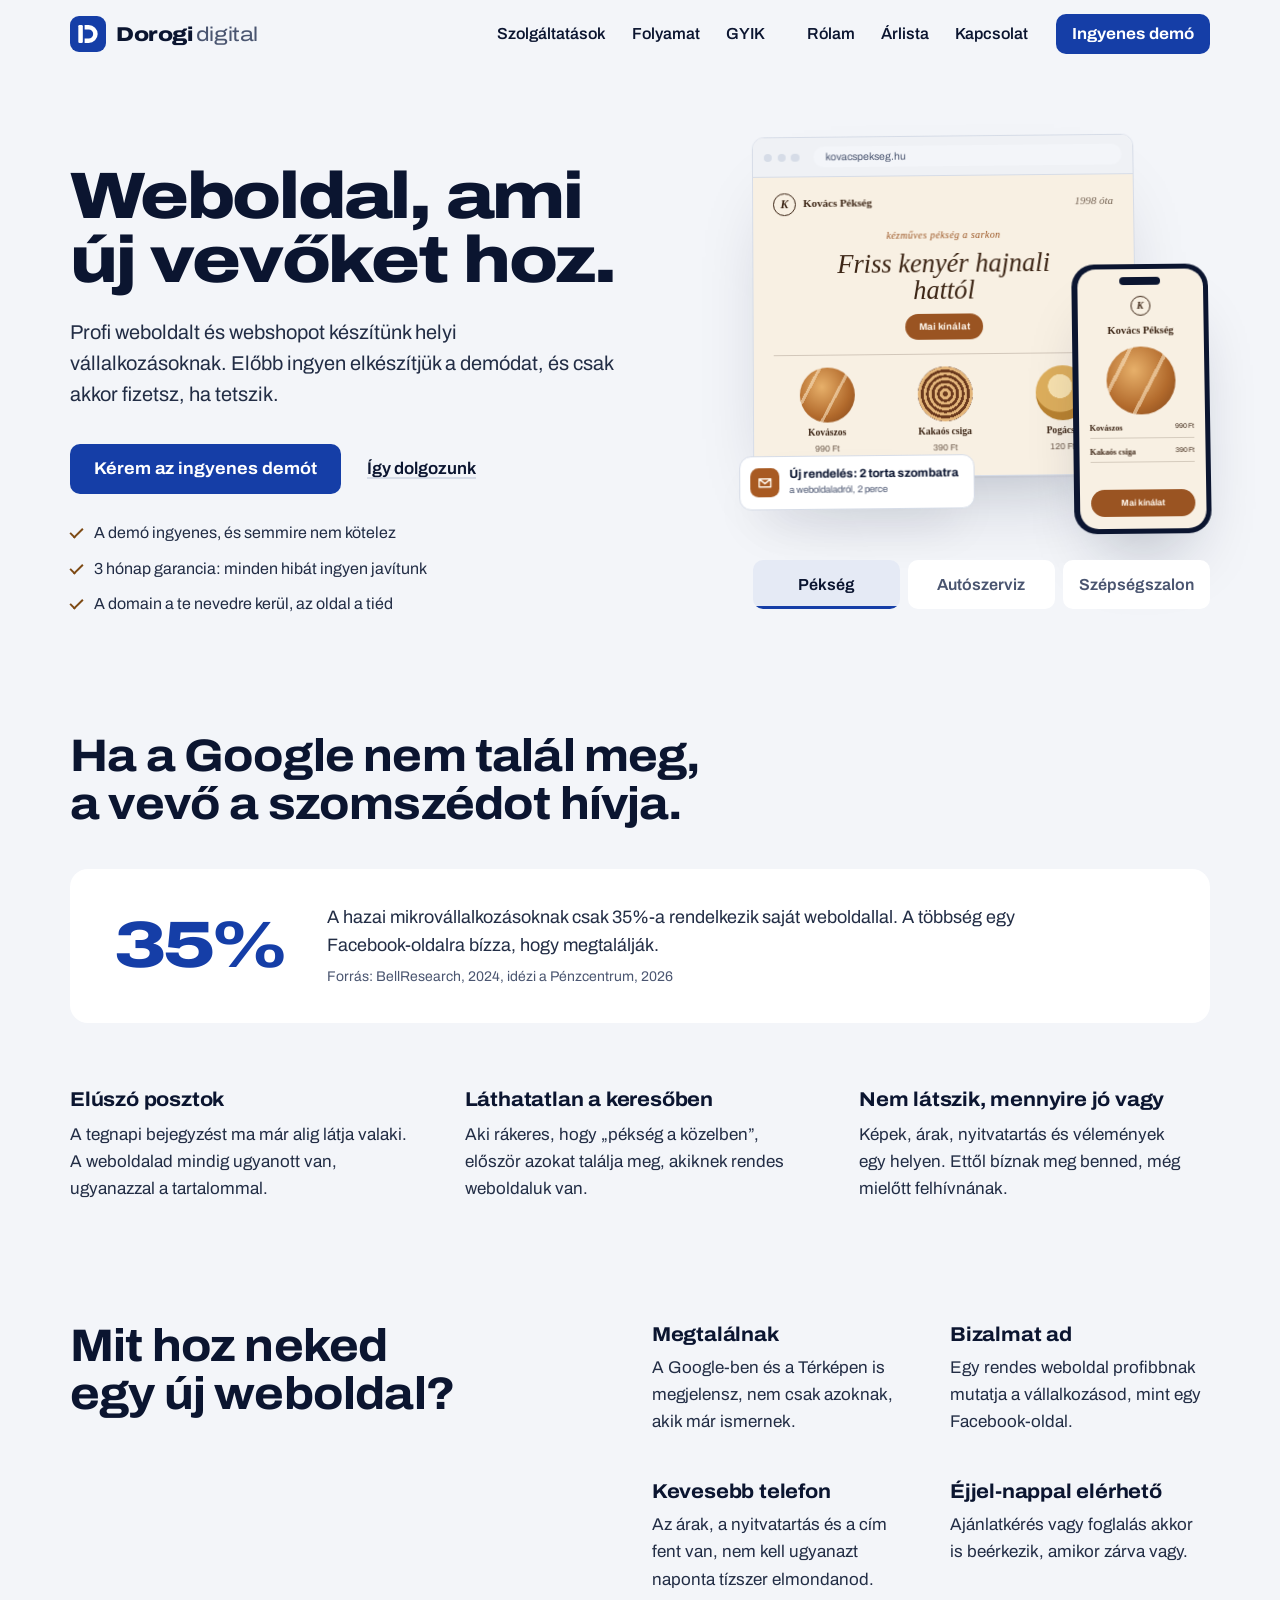
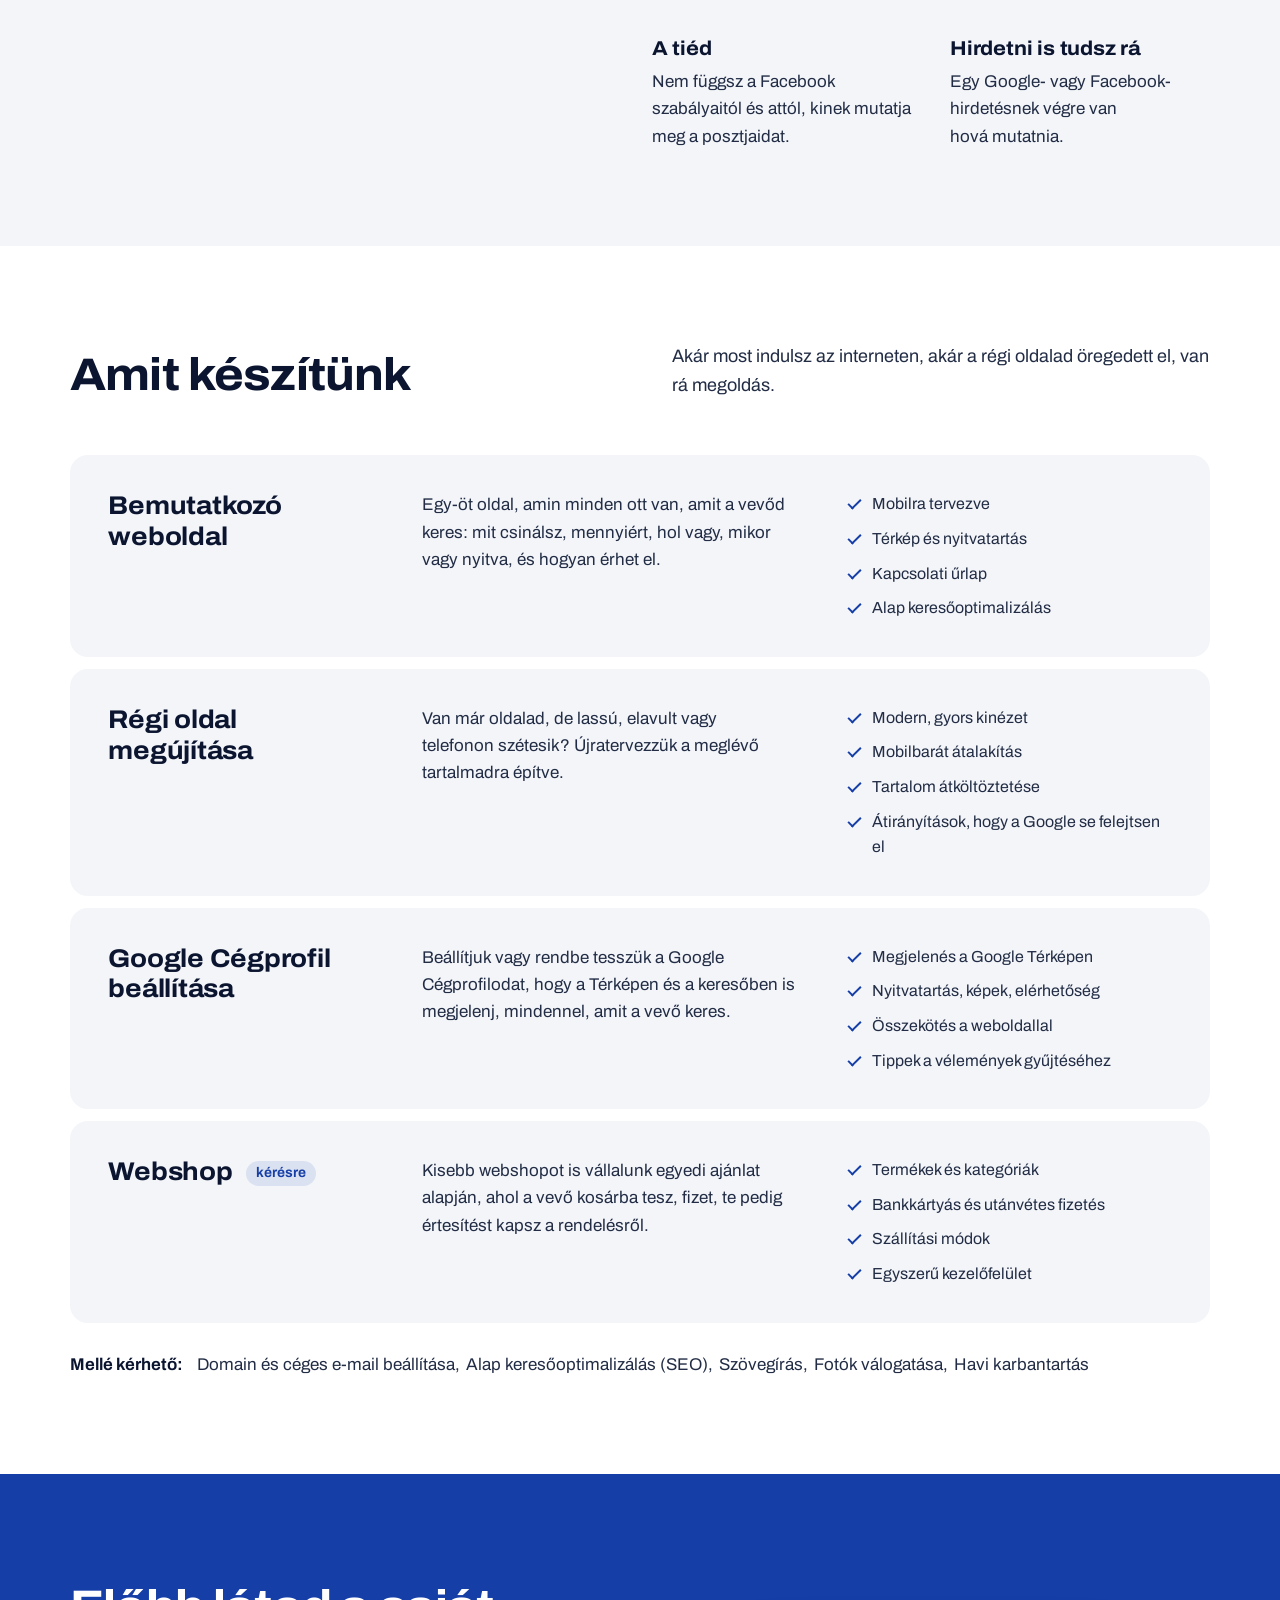
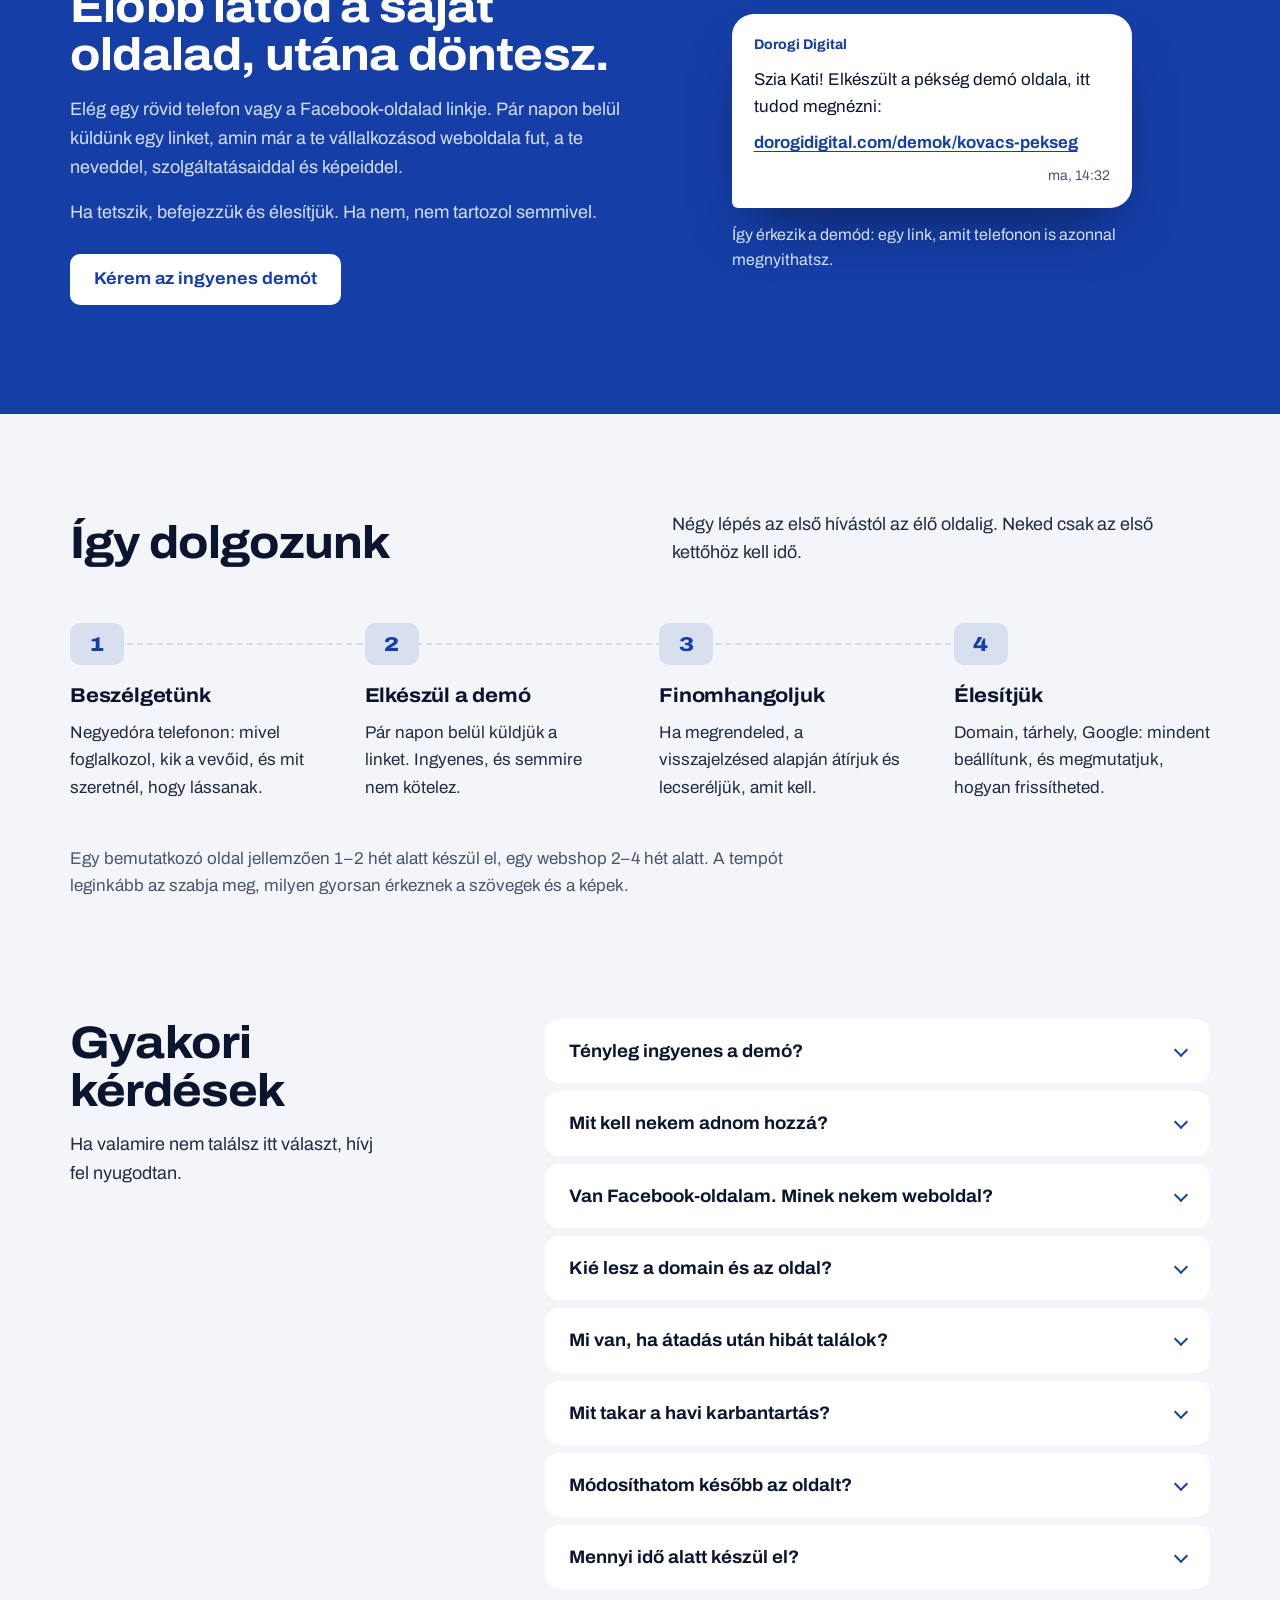
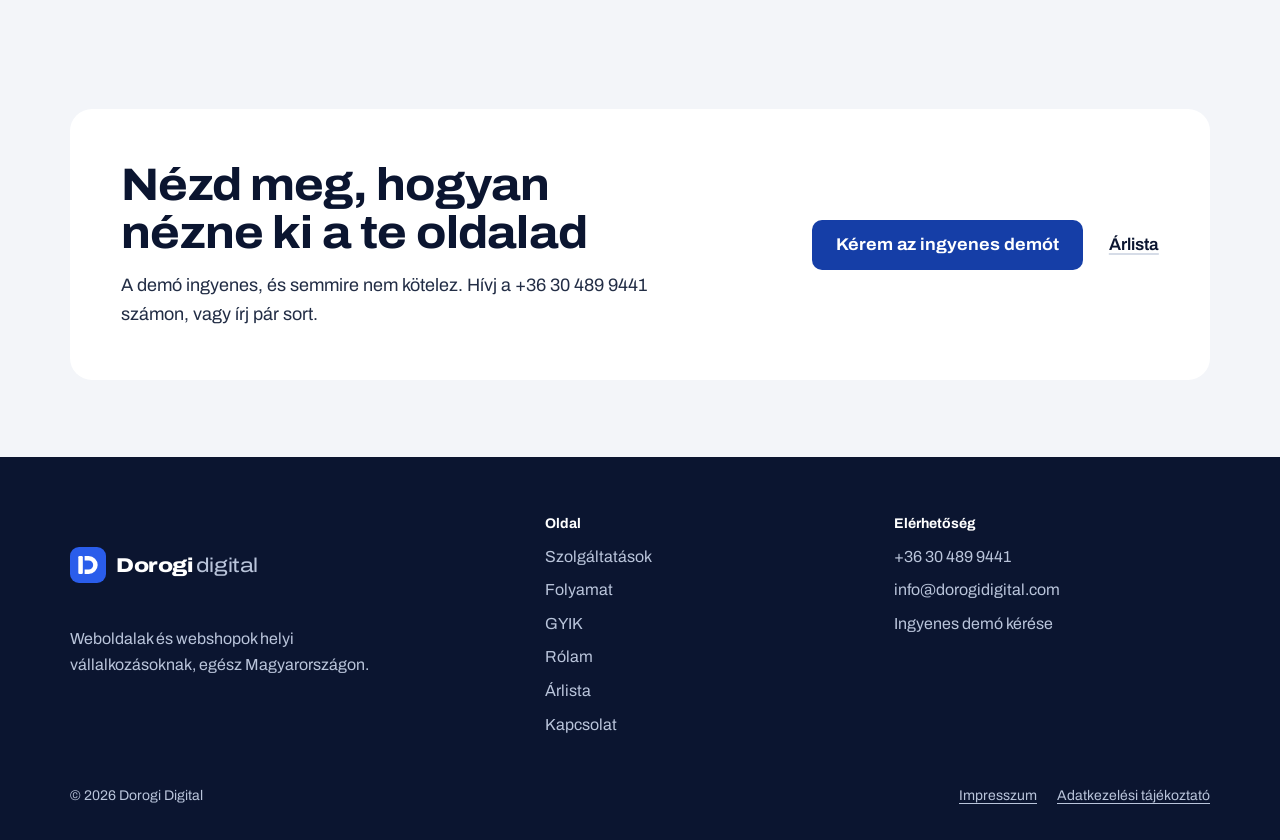
==== commit c6d40291: "Új színpaletta (B): mélyebb kék, aranyos sárga, jobb olvashatóság Co-Authored-By: Claude Opus 5.5 <n" ====
--- a/index.html
+++ b/index.html
@@ -18,8 +18,8 @@
 <meta property="og:image:width" content="1200">
 <meta property="og:image:height" content="630">
 <meta name="twitter:card" content="summary_large_image">
-<meta name="theme-color" content="#F1F4F9" media="(prefers-color-scheme: light)">
-<meta name="theme-color" content="#0A1020" media="(prefers-color-scheme: dark)">
+<meta name="theme-color" content="#F3F5F9" media="(prefers-color-scheme: light)">
+<meta name="theme-color" content="#080D1B" media="(prefers-color-scheme: dark)">
 <link rel="icon" href="favicon.svg" type="image/svg+xml">
 <link rel="apple-touch-icon" href="apple-touch-icon.png">
 <link rel="preload" href="fonts/archivo-latin-standard-normal.woff2" as="font" type="font/woff2" crossorigin>
--- a/style.css
+++ b/style.css
@@ -1,23 +1,25 @@
 @font-face{font-family:'Archivo';font-style:normal;font-display:swap;font-weight:100 900;font-stretch:62% 125%;src:url(fonts/archivo-latin-ext-standard-normal.woff2) format('woff2-variations'),url(fonts/archivo-latin-ext-standard-normal.woff2) format('woff2');unicode-range:U+0100-02BA,U+02BD-02C5,U+02C7-02CC,U+02CE-02D7,U+02DD-02FF,U+0304,U+0308,U+0329,U+1D00-1DBF,U+1E00-1E9F,U+1EF2-1EFF,U+2020,U+20A0-20AB,U+20AD-20C0,U+2113,U+2C60-2C7F,U+A720-A7FF}
 @font-face{font-family:'Archivo';font-style:normal;font-display:swap;font-weight:100 900;font-stretch:62% 125%;src:url(fonts/archivo-latin-standard-normal.woff2) format('woff2-variations'),url(fonts/archivo-latin-standard-normal.woff2) format('woff2');unicode-range:U+0000-00FF,U+0131,U+0152-0153,U+02BB-02BC,U+02C6,U+02DA,U+02DC,U+0304,U+0308,U+0329,U+2000-206F,U+20AC,U+2122,U+2191,U+2193,U+2212,U+2215,U+FEFF,U+FFFD}
 :root{
-  /* Dorogi Digital: kék zománc + sárgaréz, világos papír alap. Elválasztás tónussal és térközzel, nem vonalakkal. */
-  --paper:#F1F4F9;
+  /* Dorogi Digital – „B” paletta (mélyebb kék + aranyos sárga). Minden szöveg ≥4,5:1, minden vezérlő-határ ≥3:1, világos és sötét módban is. */
+  --paper:#F3F5F9;
   --surface:#FFFFFF;
-  --ink:#0F1B33;
-  --ink-body:#25314A;
-  --ink-soft:#4A5772;
-  --line:#D3DBE8;
-  --enamel:#1B4DDB;
-  --enamel-deep:#123A9E;
-  --accent-text:#1B4DDB;
-  --brass:#D9962B;
-  --brass-text:#A8690C;
+  --ink:#0B1530;
+  --ink-body:#222D45;
+  --ink-soft:#4A5570;
+  --line:#D6DCE7;
+  --field-line:#7C879F;
+  --enamel:#153EA7;
+  --enamel-deep:#13317A;
+  --accent-text:#153EA7;
+  --brass:#E3A63B;
+  --brass-text:#7D4A14;
+  --focus:#B97A17;
   --err:#B42318;
-  --band-bg:#1B4DDB;
+  --band-bg:#153EA7;
   --band-fg:#FFFFFF;
   --band-soft:#D3DEFB;
-  --foot-bg:#0F1B33;
+  --foot-bg:#0B1530;
   --foot-fg:#B9C4DA;
   --foot-strong:#FFFFFF;
   --on-enamel:#FFFFFF;
@@ -25,8 +27,8 @@
   --ok:#1F9D55;
   --ok-bg:#E2F4E9;
   --ok-text:#15703F;
-  --device:#0F1B33;
-  --logo-tile:#1B4DDB;
+  --device:#0B1530;
+  --logo-tile:#153EA7;
   --logo-mark:#FFFFFF;
   --star:#F2B705;
   --font-display:'Archivo','Archivo Variable','Helvetica Neue',Arial,sans-serif;
@@ -40,17 +42,17 @@
 }
 @media (prefers-color-scheme:dark){
   :root:not([data-theme="light"]){
-    --paper:#0A1020;--surface:#111A2E;--ink:#E8EEF8;--ink-body:#CBD5E5;--ink-soft:#A3B0C8;--line:#25314B;
-    --enamel:#2557E6;--enamel-deep:#1B45C2;--accent-text:#8FB0FF;--brass:#E9A93E;--brass-text:#EDB04A;
-    --err:#FF8A80;--band-bg:#173A9C;--band-soft:#C5D4FF;--foot-bg:#060B16;--foot-fg:#A3B0C8;
-    --shadow-color:rgba(0,0,0,.6);--ok:#3FCB7E;--ok-bg:#12321F;--ok-text:#7EE2A8;--device:#26324D;--logo-tile:#2557E6;color-scheme:dark;
+    --paper:#080D1B;--surface:#0F172B;--ink:#E9EDF6;--ink-body:#C9D1E1;--ink-soft:#A0AAC0;--line:#232D45;--field-line:#5B6782;
+    --enamel:#2A5DEB;--enamel-deep:#1B4DDB;--accent-text:#99BAFD;--brass:#E9B04F;--brass-text:#EDBA62;--focus:#E9B04F;
+    --err:#FF8A80;--band-bg:#13317A;--band-soft:#C5D4FF;--foot-bg:#050913;--foot-fg:#A3B0C8;
+    --shadow-color:rgba(0,0,0,.6);--ok:#3FCB7E;--ok-bg:#12321F;--ok-text:#7EE2A8;--device:#26324D;--logo-tile:#2A5DEB;color-scheme:dark;
   }
 }
 :root[data-theme="dark"]{
-  --paper:#0A1020;--surface:#111A2E;--ink:#E8EEF8;--ink-body:#CBD5E5;--ink-soft:#A3B0C8;--line:#25314B;
-  --enamel:#2557E6;--enamel-deep:#1B45C2;--accent-text:#8FB0FF;--brass:#E9A93E;--brass-text:#EDB04A;
-  --err:#FF8A80;--band-bg:#173A9C;--band-soft:#C5D4FF;--foot-bg:#060B16;--foot-fg:#A3B0C8;
-  --shadow-color:rgba(0,0,0,.6);--ok:#3FCB7E;--ok-bg:#12321F;--ok-text:#7EE2A8;--device:#26324D;--logo-tile:#2557E6;color-scheme:dark;
+  --paper:#080D1B;--surface:#0F172B;--ink:#E9EDF6;--ink-body:#C9D1E1;--ink-soft:#A0AAC0;--line:#232D45;--field-line:#5B6782;
+    --enamel:#2A5DEB;--enamel-deep:#1B4DDB;--accent-text:#99BAFD;--brass:#E9B04F;--brass-text:#EDBA62;--focus:#E9B04F;
+    --err:#FF8A80;--band-bg:#13317A;--band-soft:#C5D4FF;--foot-bg:#050913;--foot-fg:#A3B0C8;
+    --shadow-color:rgba(0,0,0,.6);--ok:#3FCB7E;--ok-bg:#12321F;--ok-text:#7EE2A8;--device:#26324D;--logo-tile:#2A5DEB;color-scheme:dark;
 }
 
 /* Alapok */
@@ -61,7 +63,7 @@
 img,svg{max-width:100%}
 [hidden]{display:none!important}
 a{color:var(--accent-text);text-underline-offset:.18em;text-decoration-thickness:.07em}
-:focus-visible{outline:3px solid var(--brass);outline-offset:3px;border-radius:6px}
+:focus-visible{outline:3px solid var(--focus);outline-offset:3px;border-radius:6px}
 ::selection{background:color-mix(in srgb,var(--enamel) 22%,transparent)}
 h1,h2,h3{font-family:var(--font-display);font-stretch:116%;font-weight:780;letter-spacing:-.018em;line-height:1.06;margin:0;text-wrap:balance;color:var(--ink)}
 h2{font-size:clamp(1.65rem,1.2rem + 2.3vw,2.85rem);font-stretch:108%;font-weight:740}
@@ -144,8 +146,8 @@
 @media (max-width:900px){.hero-grid{grid-template-columns:minmax(0,1fr);grid-template-areas:"copy" "cta" "scene";row-gap:28px}.hero-scene{margin-top:12px}}
 
 /* Űrlapelemek */
-input,textarea{font:inherit;color:var(--ink);background:var(--surface);border:1.5px solid var(--line);border-radius:var(--r-control);padding:13px 14px;width:100%;transition:border-color .15s ease,box-shadow .15s ease}
-input::placeholder,textarea::placeholder{color:color-mix(in srgb,var(--ink-soft) 75%,transparent)}
+input,textarea{font:inherit;color:var(--ink);background:var(--surface);border:1.5px solid var(--field-line);border-radius:var(--r-control);padding:13px 14px;width:100%;transition:border-color .15s ease,box-shadow .15s ease}
+input::placeholder,textarea::placeholder{color:var(--ink-soft)}
 input:focus,textarea:focus{outline:none;border-color:var(--enamel);box-shadow:0 0 0 4px color-mix(in srgb,var(--enamel) 20%,transparent)} /* taste-skill-ignore: fókuszgyűrű */
 input[aria-invalid="true"],textarea[aria-invalid="true"]{border-color:var(--err)}
 textarea{min-height:120px;resize:vertical}
@@ -192,6 +194,7 @@
 .band{background:var(--band-bg);color:var(--band-fg);padding-block:clamp(72px,8.5vw,120px);overflow:hidden}
 .band-grid{display:grid;grid-template-columns:minmax(0,1.1fr) minmax(0,.9fr);gap:clamp(40px,6vw,88px);align-items:center}
 .band h2{color:var(--band-fg)}
+.band :focus-visible{outline-color:var(--brass)}
 .band-copy{display:grid;gap:16px;justify-items:start}
 .band-copy p{color:var(--band-soft);font-size:1.125rem;max-width:36rem}
 .band-copy .btn{margin-top:12px}
@@ -291,10 +294,10 @@
 .choice legend{margin-bottom:8px;float:left;width:100%}
 .choice label{position:relative}
 .choice input{position:absolute;inset:0;width:100%;height:100%;opacity:0;margin:0;padding:0;border:0;cursor:pointer}
-.choice span{display:inline-block;padding:9px 15px;border:1.5px solid var(--line);border-radius:var(--r-control);font-size:1rem;font-weight:560;background:var(--surface);cursor:pointer;transition:background-color .15s ease,border-color .15s ease,color .15s ease,transform .16s var(--ease-out)}
+.choice span{display:inline-block;padding:9px 15px;border:1.5px solid var(--field-line);border-radius:var(--r-control);font-size:1rem;font-weight:560;background:var(--surface);cursor:pointer;transition:background-color .15s ease,border-color .15s ease,color .15s ease,transform .16s var(--ease-out)}
 .choice label:active span{transform:scale(.97)}
 .choice input:checked+span{background:var(--enamel);border-color:var(--enamel);color:var(--on-enamel)}
-.choice input:focus-visible+span{outline:3px solid var(--brass);outline-offset:2px}
+.choice input:focus-visible+span{outline:3px solid var(--focus);outline-offset:2px}
 .consent{display:flex;gap:12px;align-items:flex-start;font-size:1rem;color:var(--ink-body);line-height:1.5}
 .consent input{width:20px;height:20px;flex:none;margin:2px 0 0;padding:0;accent-color:var(--enamel)}
 .consent input[aria-invalid="true"]{outline:2px solid var(--err);outline-offset:2px}
@@ -311,7 +314,7 @@
 .panel .copy-line{font-size:1rem;color:var(--ink)}
 @media (hover:hover) and (pointer:fine){
   .direct a:hover{color:var(--accent-text)}
-  .choice label:hover input:not(:checked)+span{border-color:color-mix(in srgb,var(--enamel) 45%,var(--line))}
+  .choice label:hover input:not(:checked)+span{border-color:color-mix(in srgb,var(--enamel) 55%,var(--field-line))}
 }
 @media (max-width:900px){.contact-grid{grid-template-columns:minmax(0,1fr)}}
 @media (max-width:560px){.row2{grid-template-columns:minmax(0,1fr)}.form .btn{justify-self:stretch}}
@@ -337,7 +340,7 @@
 
 /* Lábléc */
 .site-foot{background:var(--foot-bg);color:var(--foot-fg);padding-block:60px 32px;font-size:1rem}
-.site-foot .logo{--logo-tile:#2557E6}
+.site-foot .logo{--logo-tile:#2A5DEB}
 .foot-grid{display:grid;grid-template-columns:minmax(0,1.4fr) minmax(0,1fr) minmax(0,1fr);gap:32px}
 .site-foot .brand{color:var(--foot-strong)}
 .site-foot .brand-name span{color:var(--foot-fg)}
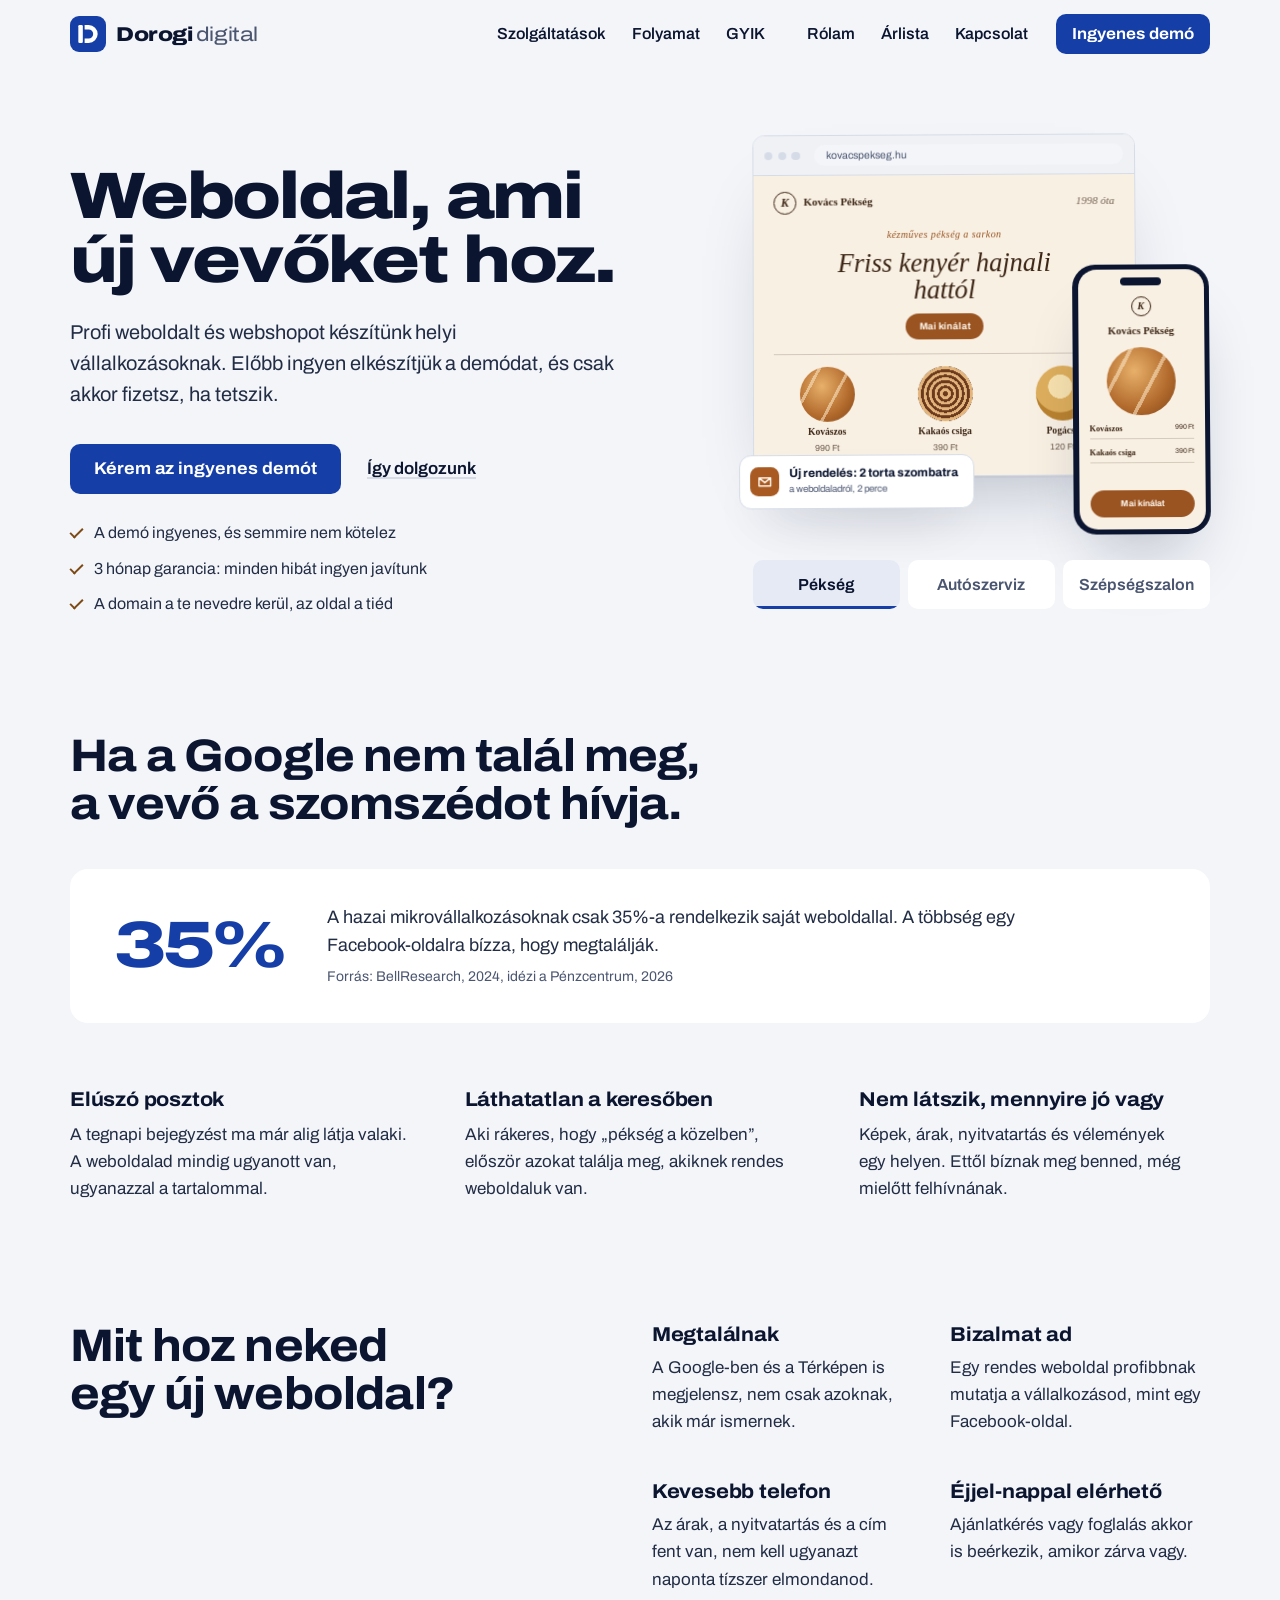
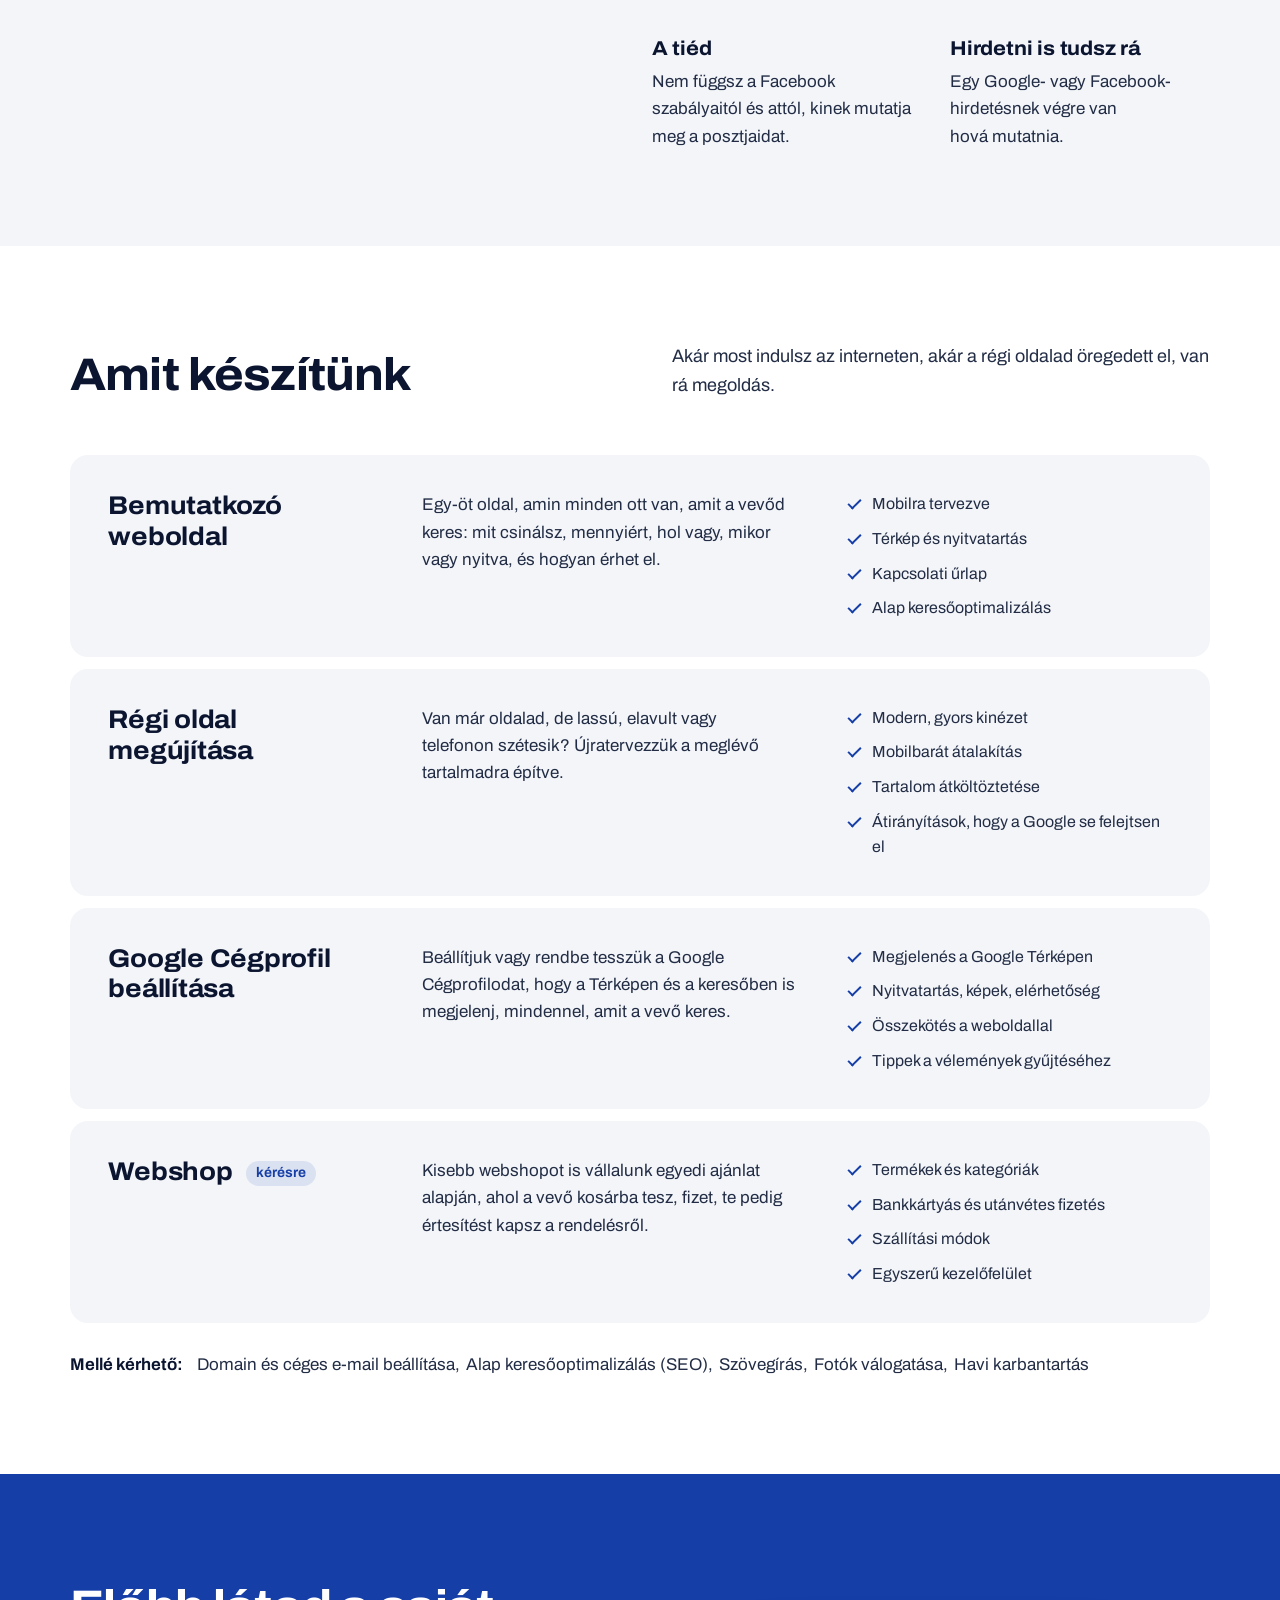
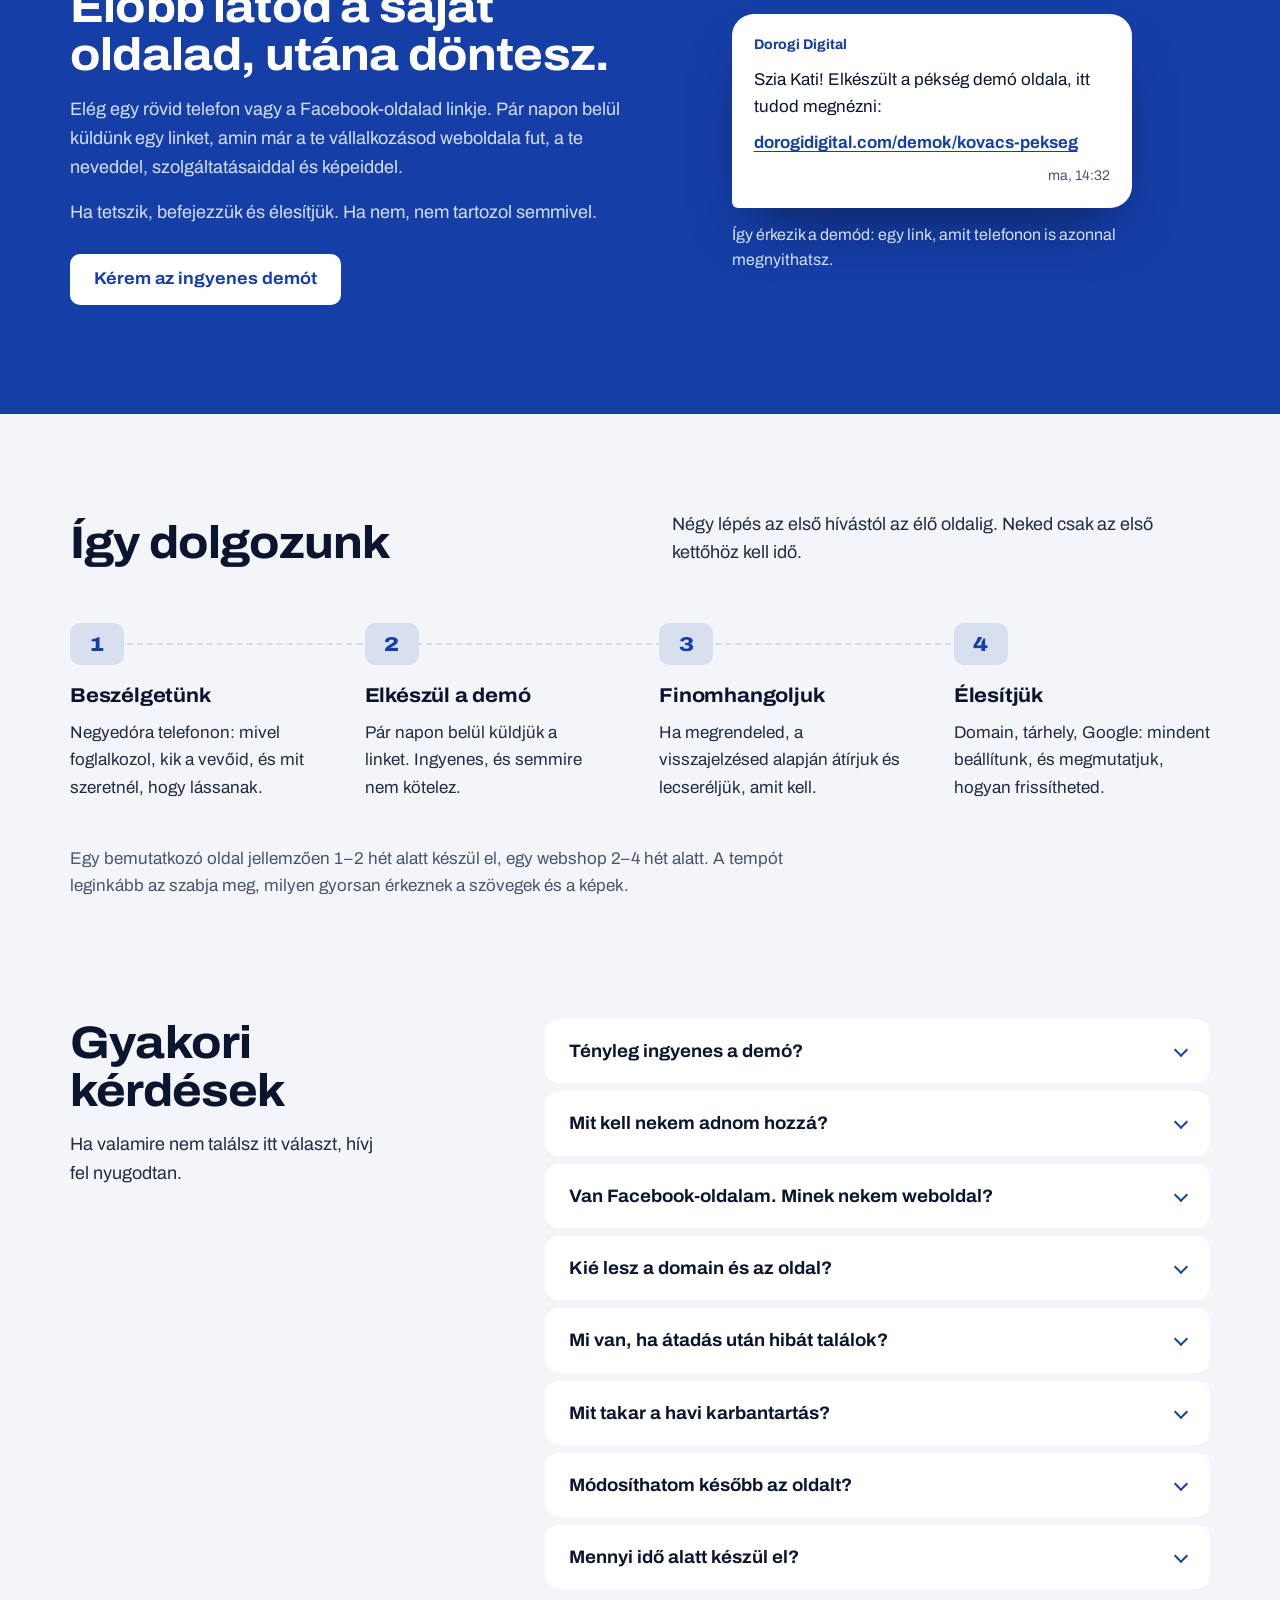
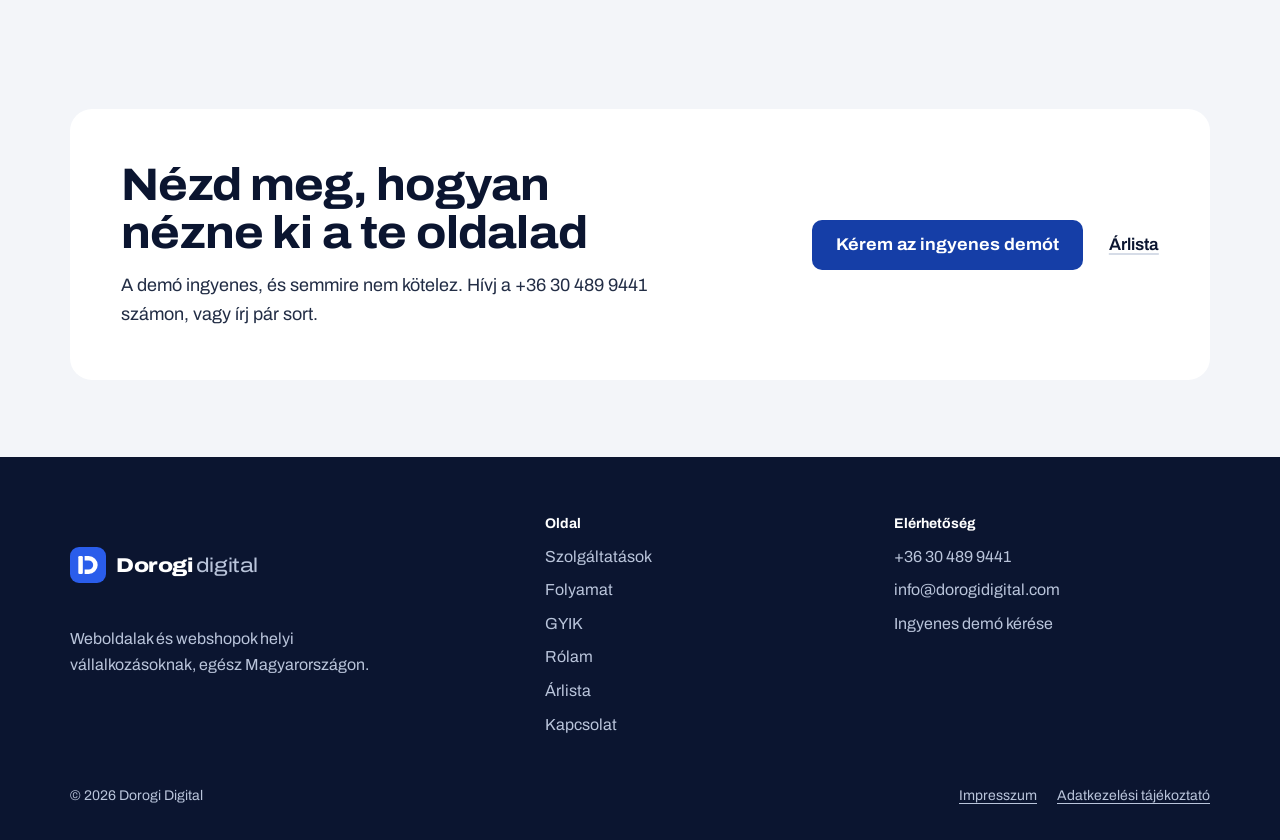
==== commit dca1bcfc: "Űrlap: maszk, kereshető szakmalista, hibák a mező alatt; skeleton betöltés; Motion animációk; ár elö" ====
--- a/index.html
+++ b/index.html
@@ -2,7 +2,7 @@
 <html lang="hu">
 <head>
 <meta charset="utf-8">
-<meta http-equiv="Content-Security-Policy" content="default-src 'self'; script-src 'self' 'sha256-ndo/7cKbt+/fyI1Fw8NB5HzSQUgXNuofezCWOnRifV8='; style-src 'self' 'unsafe-inline'; img-src 'self' data:; font-src 'self'; connect-src 'self' https://api.web3forms.com; form-action 'self'; base-uri 'self'; object-src 'none'; upgrade-insecure-requests">
+<meta http-equiv="Content-Security-Policy" content="default-src 'self'; script-src 'self' 'sha256-SB0uk+6drZLjfVt8svCY/KLkETrDkNkPep62myDsnLI='; style-src 'self' 'unsafe-inline'; img-src 'self' data:; font-src 'self'; connect-src 'self' https://api.web3forms.com; form-action 'self'; base-uri 'self'; object-src 'none'; upgrade-insecure-requests">
 <meta name="referrer" content="strict-origin-when-cross-origin">
 <meta name="viewport" content="width=device-width, initial-scale=1">
 <title>Weboldal készítés helyi vállalkozásoknak | Dorogi Digital</title>
@@ -28,10 +28,21 @@
 <script type="application/ld+json">{"@context": "https://schema.org", "@type": "ProfessionalService", "name": "Dorogi Digital", "url": "https://dorogidigital.com/", "image": "https://dorogidigital.com/og.png", "logo": "https://dorogidigital.com/favicon.svg", "description": "Weboldal és webshop pékségeknek, szervizeknek, szalonoknak és minden helyi vállalkozásnak. Ingyenes demó: előbb megnézed, aztán döntesz.", "telephone": "+36 30 489 9441", "email": "info@dorogidigital.com", "founder": {"@type": "Person", "name": "Dorogi Erik"}, "address": {"@type": "PostalAddress", "streetAddress": "Királyok útja 194.", "postalCode": "1039", "addressLocality": "Budapest", "addressCountry": "HU"}, "areaServed": {"@type": "Country", "name": "Magyarország"}, "priceRange": "99 000 Ft-tól", "knowsLanguage": "hu"}</script>
 </head>
 <body>
-<div class="page-loader" aria-hidden="true"><svg viewBox="0 0 48 48"><circle cx="24" cy="5.5" r="2.7" transform="rotate(0 24 24)" style="animation-delay:-1.2s"/><circle cx="24" cy="5.5" r="2.7" transform="rotate(30 24 24)" style="animation-delay:-1.1s"/><circle cx="24" cy="5.5" r="2.7" transform="rotate(60 24 24)" style="animation-delay:-1.0s"/><circle cx="24" cy="5.5" r="2.7" transform="rotate(90 24 24)" style="animation-delay:-0.9s"/><circle cx="24" cy="5.5" r="2.7" transform="rotate(120 24 24)" style="animation-delay:-0.8s"/><circle cx="24" cy="5.5" r="2.7" transform="rotate(150 24 24)" style="animation-delay:-0.7s"/><circle cx="24" cy="5.5" r="2.7" transform="rotate(180 24 24)" style="animation-delay:-0.6s"/><circle cx="24" cy="5.5" r="2.7" transform="rotate(210 24 24)" style="animation-delay:-0.5s"/><circle cx="24" cy="5.5" r="2.7" transform="rotate(240 24 24)" style="animation-delay:-0.4s"/><circle cx="24" cy="5.5" r="2.7" transform="rotate(270 24 24)" style="animation-delay:-0.3s"/><circle cx="24" cy="5.5" r="2.7" transform="rotate(300 24 24)" style="animation-delay:-0.2s"/><circle cx="24" cy="5.5" r="2.7" transform="rotate(330 24 24)" style="animation-delay:-0.1s"/></svg></div>
+<div class="page-loader" aria-hidden="true">
+  <div class="wrap sk">
+    <span class="sk-b sk-title"></span>
+    <span class="sk-b sk-title sk-short"></span>
+    <span class="sk-b sk-line"></span>
+    <span class="sk-b sk-line"></span>
+    <span class="sk-b sk-line sk-mid"></span>
+    <span class="sk-b sk-btn"></span>
+    <div class="sk-cards"><span class="sk-b sk-card"></span><span class="sk-b sk-card"></span><span class="sk-b sk-card"></span></div>
+  </div>
+</div>
+<a class="skip-link" href="#top">Ugrás a tartalomra</a>
 <header class="site-head">
   <div class="wrap head-row">
-    <a class="brand" href="#top" aria-label="Dorogi Digital, ugrás az oldal tetejére"><svg class="logo" viewBox="0 0 40 40" aria-hidden="true"><rect class="lg-tile" width="40" height="40" rx="10"/><rect class="lg-stem" x="9.25" y="10" width="5" height="20" rx="1.4"/><path class="lg-bowl" fill-rule="evenodd" d="M16.25 10h4.5a10 10 0 0 1 0 20h-4.5zM16.25 15h4.5a5 5 0 0 1 0 10h-4.5z"/></svg><span class="brand-name">Dorogi<span>digital</span></span></a>
+    <a class="brand" href="#top" aria-label="Dorogi Digital, ugrás az oldal tetejére"><svg class="logo" viewBox="0 0 40 40" aria-hidden="true"><rect class="lg-tile" width="40" height="40" rx="10"/><rect class="lg-stem" x="9.25" y="10" width="5" height="20" rx="1.4"/><path class="lg-bowl" fill-rule="evenodd" d="M16.25 10h4.5a10 10 0 0 1 0 20h-4.5zM16.25 15h4.5a5 5 0 0 1 0 10h-4.5z"/></svg><span class="brand-name" translate="no">Dorogi<span>digital</span></span></a>
     <nav class="nav" aria-label="Fő navigáció">
       <a href="#szolgaltatasok">Szolgáltatások</a>
       <a href="#folyamat">Folyamat</a>
@@ -57,7 +68,7 @@
   </nav>
 </header>
 
-<main id="top">
+<main id="top" tabindex="-1">
   <section class="hero">
     <div class="wrap hero-grid">
       <div class="hero-copy">
@@ -374,7 +385,7 @@
 <footer class="site-foot">
   <div class="wrap foot-grid">
     <div class="foot-about">
-      <a class="brand" href="#top"><svg class="logo" viewBox="0 0 40 40" aria-hidden="true"><rect class="lg-tile" width="40" height="40" rx="10"/><rect class="lg-stem" x="9.25" y="10" width="5" height="20" rx="1.4"/><path class="lg-bowl" fill-rule="evenodd" d="M16.25 10h4.5a10 10 0 0 1 0 20h-4.5zM16.25 15h4.5a5 5 0 0 1 0 10h-4.5z"/></svg><span class="brand-name">Dorogi<span>digital</span></span></a>
+      <a class="brand" href="#top"><svg class="logo" viewBox="0 0 40 40" aria-hidden="true"><rect class="lg-tile" width="40" height="40" rx="10"/><rect class="lg-stem" x="9.25" y="10" width="5" height="20" rx="1.4"/><path class="lg-bowl" fill-rule="evenodd" d="M16.25 10h4.5a10 10 0 0 1 0 20h-4.5zM16.25 15h4.5a5 5 0 0 1 0 10h-4.5z"/></svg><span class="brand-name" translate="no">Dorogi<span>digital</span></span></a>
       <p>Weboldalak és webshopok helyi vállalkozásoknak, egész Magyarországon.</p>
     </div>
     <nav class="foot-col" aria-label="Lábléc navigáció">
@@ -445,10 +456,15 @@
   </div>
 </dialog>
 
+<script src="js/motion.min.js"></script>
 <script>
 (function(){
   var CONFIG = { email: 'info@dorogidigital.com', phone: '+36 30 489 9441', web3formsKey: '264a63b2-8f26-47ea-b248-6eeef6f44f97' };
   var reduce = window.matchMedia && window.matchMedia('(prefers-reduced-motion: reduce)').matches;
+  /* Motion (a Framer Motion csapat keretrendszer-független könyvtára): rugós mozgások. Ha nem töltődik be, a CSS-es mozgás marad. */
+  var M = (!reduce && window.Motion && window.Motion.animate) ? window.Motion : null;
+  var EASE = [0.23, 1, 0.32, 1];
+  if (M) document.documentElement.classList.add('mo');
 
   /* Oldalváltás: kifakulás, beúszás, lassú betöltésnél töltőkarika */
   (function(){
@@ -464,6 +480,7 @@
       if (!a || a.target === '_blank' || a.hasAttribute('download')) return;
       if (a.protocol !== 'http:' && a.protocol !== 'https:') return;
       if (a.origin !== location.origin) return;
+      if (window.__formDirty) return;
       if (a.pathname === location.pathname || (/\/(index\.html)?$/.test(a.pathname) && /\/(index\.html)?$/.test(location.pathname))) return;
       e.preventDefault();
       var href = a.href;
@@ -480,13 +497,21 @@
   onScroll(); window.addEventListener('scroll', onScroll, { passive: true });
 
   var menuBtn = document.querySelector('.menu-btn'), mnav = document.getElementById('mobile-nav');
-  menuBtn.addEventListener('click', function(){
-    var open = menuBtn.getAttribute('aria-expanded') === 'true';
-    menuBtn.setAttribute('aria-expanded', String(!open));
-    mnav.hidden = open;
-  });
-  mnav.addEventListener('click', function(e){
-    if (e.target.closest('a')) { mnav.hidden = true; menuBtn.setAttribute('aria-expanded', 'false'); }
+  function setMenu(open){
+    menuBtn.setAttribute('aria-expanded', String(open));
+    if (open) {
+      mnav.hidden = false;
+      if (M) M.animate(mnav, { opacity: [0, 1], transform: ['translateY(-10px)', 'none'] }, { type: M.spring, bounce: 0.15, duration: 0.4 });
+    } else if (M && !mnav.hidden) {
+      M.animate(mnav, { opacity: [1, 0], transform: ['none', 'translateY(-6px)'] }, { duration: 0.16, ease: EASE }).then(function(){
+        if (menuBtn.getAttribute('aria-expanded') === 'false') mnav.hidden = true;
+      });
+    } else mnav.hidden = true;
+  }
+  menuBtn.addEventListener('click', function(){ setMenu(menuBtn.getAttribute('aria-expanded') !== 'true'); });
+  mnav.addEventListener('click', function(e){ if (e.target.closest('a')) setMenu(false); });
+  document.addEventListener('keydown', function(e){
+    if (e.key === 'Escape' && menuBtn.getAttribute('aria-expanded') === 'true') { setMenu(false); menuBtn.focus(); }
   });
 
   /* Nyitókép: mintaoldalak szakmánként, magától váltakozva */
@@ -517,7 +542,8 @@
     setTimeout(function(){
       fill(i);
       hv.classList.remove('swapping');
-      toast.classList.remove('pop'); void toast.offsetWidth; toast.classList.add('pop');
+      if (M) M.animate(toast, { transform: ['scale(.92)', 'none'] }, { type: M.spring, bounce: 0.45, duration: 0.6 });
+      else { toast.classList.remove('pop'); void toast.offsetWidth; toast.classList.add('pop'); }
     }, 320);
   }
   function restartCycle(){
@@ -585,14 +611,29 @@
     };
 
     document.documentElement.classList.add('motion');
-    var io = new IntersectionObserver(function(entries){
-      entries.forEach(function(en){
-        if (!en.isIntersecting) return;
-        en.target.classList.add('in'); io.unobserve(en.target);
-        if (en.target.classList.contains('stat')) countUp();
+    if (M && M.inView) {
+      /* Motion: rugós beúszás, a csoportok elemei egymás után (stagger) */
+      targets.forEach(function(t){
+        var shown = false;
+        M.inView(t, function(){
+          if (shown) return; shown = true;
+          var from = t.classList.contains('msg-card') ? 'translateY(22px) scale(.94)' : 'translateY(18px)';
+          var delay = (parseInt(t.style.getPropertyValue('--d'), 10) || 0) / 1000;
+          M.animate(t, { opacity: [0, 1], transform: [from, 'none'] }, { type: M.spring, bounce: 0.2, duration: 0.75, delay: delay })
+            .then(function(){ t.classList.add('in'); });
+          if (t.classList.contains('stat')) countUp();
+        }, { margin: '0px 0px -8% 0px', amount: 0.12 });
       });
-    }, { rootMargin: '0px 0px -8% 0px', threshold: 0.12 });
-    targets.forEach(function(t){ io.observe(t); });
+    } else {
+      var io = new IntersectionObserver(function(entries){
+        entries.forEach(function(en){
+          if (!en.isIntersecting) return;
+          en.target.classList.add('in'); io.unobserve(en.target);
+          if (en.target.classList.contains('stat')) countUp();
+        });
+      }, { rootMargin: '0px 0px -8% 0px', threshold: 0.12 });
+      targets.forEach(function(t){ io.observe(t); });
+    }
 
     var tilt = document.getElementById('tilt');
     var lastY = window.scrollY, ang = 0, angV = 0, swinging = false;
@@ -645,15 +686,25 @@
   }
 
   /* Jogi ablakok */
+  function closeDlg(d){
+    if (!d.open) return;
+    if (!M) { d.close(); return; }
+    M.animate(d, { opacity: [1, 0], transform: ['none', 'scale(.97)'] }, { duration: 0.15, ease: EASE }).then(function(){ d.close(); });
+  }
   document.querySelectorAll('[data-open]').forEach(function(b){
     b.addEventListener('click', function(){
       var d = document.getElementById(b.getAttribute('data-open'));
       if (!d) return;
       if (typeof d.showModal === 'function') d.showModal(); else d.setAttribute('open', '');
+      if (M) M.animate(d, { opacity: [0, 1], transform: ['scale(.96)', 'none'] }, { type: M.spring, bounce: 0.2, duration: 0.45 });
     });
   });
   document.querySelectorAll('dialog').forEach(function(d){
-    d.addEventListener('click', function(e){ if (e.target === d) d.close(); });
+    d.addEventListener('click', function(e){ if (e.target === d) closeDlg(d); });
+    d.addEventListener('cancel', function(e){ if (M) { e.preventDefault(); closeDlg(d); } });
+    d.querySelectorAll('form[method="dialog"]').forEach(function(f){
+      f.addEventListener('submit', function(e){ if (M) { e.preventDefault(); closeDlg(d); } });
+    });
   });
 
   /* Űrlap */
@@ -668,23 +719,182 @@
   var fbMail = document.getElementById('fbMail');
   var fbCopy = document.getElementById('fbCopy');
   var keyReady = CONFIG.web3formsKey && CONFIG.web3formsKey.indexOf('{{') !== 0;
-
-  function mark(el){ el.setAttribute('aria-invalid', 'true'); }
+  var F = form.elements;
+  /* Félig kitöltött űrlapnál a böngésző rákérdez, mielőtt elhagyod az oldalt */
+  form.addEventListener('input', function(){ window.__formDirty = ['name', 'company', 'phone', 'email', 'trade', 'link', 'message'].some(function(n){ return F[n].value.trim(); }); });
+  window.addEventListener('beforeunload', function(e){ if (window.__formDirty) { e.preventDefault(); e.returnValue = ''; } });
+
+  /* Telefonszám-maszk: gépelés közben +36 30 123 4567 formára alakít (Budapest: +36 1 234 5678), külföldi számot nem bánt */
+  function fmtPhone(v){
+    var plus = /^\s*\+/.test(v), dg = v.replace(/\D/g, '');
+    if (!dg) return plus ? '+' : '';
+    if (plus && dg.slice(0, 2) !== '36') return '+' + dg;
+    var rest;
+    if (plus || dg.slice(0, 2) === '36' || dg.slice(0, 2) === '06') rest = dg.slice(2); // taste-skill-ignore: 06 = magyar előhívó
+    else if (dg === '0' || dg === '3') return dg;
+    else rest = dg;
+    rest = rest.slice(0, 9);
+    var groups = rest.charAt(0) === '1' ? [1, 3, 4] : [2, 3, 4], out = '+36', k = 0;
+    for (var i = 0; i < groups.length && k < rest.length; i++) { out += ' ' + rest.slice(k, k + groups[i]); k += groups[i]; }
+    return out;
+  }
+  function phoneOk(v){
+    var plus = /^\s*\+/.test(v), dg = v.replace(/\D/g, '');
+    if (plus && dg.slice(0, 2) !== '36') return dg.length >= 8 && dg.length <= 15;
+    var rest = dg.slice(0, 2) === '36' || dg.slice(0, 2) === '06' ? dg.slice(2) : dg; // taste-skill-ignore: 06 = magyar előhívó
+    return rest.length === 8 || rest.length === 9;
+  }
+  function applyPhone(inp){
+    var v = inp.value, pos = inp.selectionStart == null ? v.length : inp.selectionStart, atEnd = pos >= v.length;
+    var nv = fmtPhone(v); if (nv === v) return;
+    var before = v.slice(0, pos).replace(/\D/g, '').length;
+    var shift = nv.replace(/\D/g, '').length - v.replace(/\D/g, '').length;
+    inp.value = nv;
+    if (document.activeElement !== inp) return;
+    if (atEnd) { inp.setSelectionRange(nv.length, nv.length); return; }
+    var target = before + Math.max(0, shift), p = 0, c = 0;
+    while (p < nv.length && c < target) { if (/\d/.test(nv.charAt(p))) c++; p++; }
+    inp.setSelectionRange(p, p);
+  }
+  var phoneIn = F.phone;
+  phoneIn.addEventListener('beforeinput', function(e){
+    if (e.inputType !== 'deleteContentBackward') return;
+    var s = phoneIn.selectionStart, en = phoneIn.selectionEnd, v = phoneIn.value;
+    if (s !== en || s === 0 || /\d/.test(v.charAt(s - 1))) return;
+    var i = s - 1; while (i > 0 && !/\d/.test(v.charAt(i - 1))) i--;
+    if (i === 0) return;
+    e.preventDefault();
+    phoneIn.value = v.slice(0, i - 1) + v.slice(s);
+    phoneIn.setSelectionRange(i - 1, i - 1);
+    applyPhone(phoneIn); recheck();
+  });
+  phoneIn.addEventListener('input', function(){ applyPhone(phoneIn); });
+
+  /* Szakma: gépelve kereshető és görgethető lista (ARIA combobox); JS nélkül sima szövegmező */
+  var tradeIn = F.trade;
+  var TRADES = ['Pékség', 'Cukrászda', 'Kávézó', 'Étterem', 'Büfé, gyorsétterem', 'Borászat', 'Fodrászat', 'Borbély', 'Kozmetika', 'Körömszalon', 'Szépségszalon', 'Masszázs', 'Tetoválószalon', 'Autószerviz', 'Gumiszerviz', 'Autómosó', 'Autókereskedés', 'Autósiskola', 'Villanyszerelő', 'Vízszerelő', 'Gázszerelő', 'Klímaszerelő', 'Festő, mázoló', 'Burkoló', 'Asztalos', 'Kőműves, építőipar', 'Tetőfedő', 'Lakatos', 'Kertész', 'Takarítás', 'Költöztetés', 'Ingatlaniroda', 'Könyvelő', 'Ügyvéd', 'Biztosítás', 'Fogorvos', 'Magánorvos', 'Gyógytorna', 'Pszichológus', 'Állatorvos', 'Kutyakozmetika', 'Edzőterem', 'Személyi edző', 'Jóga, mozgásstúdió', 'Nyelviskola', 'Magántanár', 'Fotós', 'Videós', 'Rendezvényszervezés', 'Esküvői szolgáltatás', 'Virágbolt', 'Ajándékbolt', 'Ruhabolt', 'Szállás, panzió', 'Webshop', 'Egyéb'];
+  (function(){
+    var list = document.getElementById('f-trade-list'), btn = form.querySelector('.combo-btn'), live = document.getElementById('f-trade-status');
+    var norm = function(t){ return t.toLowerCase().normalize('NFD').replace(/[̀-ͯ]/g, ''); };
+    var items = [], active = -1, isOpen = false;
+    tradeIn.setAttribute('role', 'combobox'); tradeIn.setAttribute('aria-autocomplete', 'list');
+    tradeIn.setAttribute('aria-expanded', 'false'); tradeIn.setAttribute('aria-controls', 'f-trade-list');
+    btn.hidden = false; btn.setAttribute('aria-controls', 'f-trade-list'); btn.setAttribute('aria-expanded', 'false');
+    function render(q){
+      var nq = norm(q.trim()), cur = norm(tradeIn.value.trim());
+      var res = TRADES.map(function(t){ return { t: t, i: nq ? norm(t).indexOf(nq) : 0 }; }).filter(function(o){ return o.i > -1; });
+      if (nq) res.sort(function(a, b){ return (a.i === 0 ? 0 : 1) - (b.i === 0 ? 0 : 1); });
+      list.textContent = ''; items = []; active = -1; tradeIn.removeAttribute('aria-activedescendant');
+      res.forEach(function(o, k){
+        var li = document.createElement('li');
+        li.id = 'f-trade-o' + k; li.setAttribute('role', 'option'); li.setAttribute('data-value', o.t);
+        li.setAttribute('aria-selected', String(norm(o.t) === cur));
+        var txt = document.createElement('span');
+        if (nq) {
+          var m = document.createElement('mark'); m.textContent = o.t.slice(o.i, o.i + nq.length);
+          txt.appendChild(document.createTextNode(o.t.slice(0, o.i))); txt.appendChild(m); txt.appendChild(document.createTextNode(o.t.slice(o.i + nq.length)));
+        } else txt.textContent = o.t;
+        li.appendChild(txt); list.appendChild(li); items.push(li);
+      });
+      if (!res.length) {
+        var e = document.createElement('li'); e.className = 'combo-empty'; e.setAttribute('role', 'presentation');
+        e.textContent = 'Nincs ilyen a listán. Nyugodtan írd be, így küldjük el.'; list.appendChild(e);
+      }
+      live.textContent = res.length ? res.length + ' találat a listában' : 'Nincs találat, a beírt szöveget küldjük el.';
+    }
+    function setActive(k){
+      if (active > -1 && items[active]) items[active].classList.remove('is-active');
+      active = k;
+      if (k > -1 && items[k]) { items[k].classList.add('is-active'); tradeIn.setAttribute('aria-activedescendant', items[k].id); items[k].scrollIntoView({ block: 'nearest' }); }
+      else tradeIn.removeAttribute('aria-activedescendant');
+    }
+    function open(){
+      if (isOpen) return; isOpen = true;
+      list.hidden = false; tradeIn.setAttribute('aria-expanded', 'true'); btn.setAttribute('aria-expanded', 'true');
+      if (M) M.animate(list, { opacity: [0, 1], transform: ['translateY(-6px) scale(.98)', 'none'] }, { duration: 0.18, ease: EASE });
+    }
+    function close(){
+      if (!isOpen) return; isOpen = false;
+      tradeIn.setAttribute('aria-expanded', 'false'); btn.setAttribute('aria-expanded', 'false'); setActive(-1);
+      if (M) M.animate(list, { opacity: [1, 0], transform: ['none', 'translateY(-4px) scale(.98)'] }, { duration: 0.12, ease: EASE }).then(function(){ if (!isOpen) list.hidden = true; });
+      else list.hidden = true;
+    }
+    function showAll(){
+      var v = norm(tradeIn.value.trim()), exact = v && TRADES.some(function(t){ return norm(t) === v; });
+      render(exact ? '' : tradeIn.value); open();
+      if (exact) for (var k = 0; k < items.length; k++) if (items[k].getAttribute('aria-selected') === 'true') { setActive(k); break; }
+    }
+    function choose(li){ tradeIn.value = li.getAttribute('data-value'); close(); }
+    tradeIn.addEventListener('input', function(){ render(tradeIn.value); open(); });
+    tradeIn.addEventListener('click', function(){ if (!isOpen) showAll(); });
+    tradeIn.addEventListener('blur', close);
+    tradeIn.addEventListener('keydown', function(e){
+      if (e.key === 'ArrowDown') { e.preventDefault(); if (!isOpen) showAll(); setActive(Math.min(items.length - 1, active + 1)); }
+      else if (e.key === 'ArrowUp') { e.preventDefault(); if (e.altKey) close(); else if (isOpen) setActive(Math.max(0, active - 1)); }
+      else if (e.key === 'Enter') { if (isOpen && active > -1) { e.preventDefault(); choose(items[active]); } }
+      else if (e.key === 'Escape') { if (isOpen) { e.preventDefault(); close(); } }
+    });
+    btn.addEventListener('mousedown', function(e){ e.preventDefault(); });
+    btn.addEventListener('click', function(){ if (isOpen) close(); else { tradeIn.focus(); showAll(); } });
+    list.addEventListener('mousedown', function(e){ e.preventDefault(); });
+    list.addEventListener('click', function(e){ var li = e.target.closest('li[role="option"]'); if (li) choose(li); });
+  })();
+
+  /* Hibaüzenet közvetlenül a mező alatt, ikonnal (nem csak színnel jelezve) */
+  function setErr(id, inputs, msg){
+    var el = document.getElementById(id);
+    inputs.forEach(function(i){ if (msg) i.setAttribute('aria-invalid', 'true'); else i.removeAttribute('aria-invalid'); });
+    if (msg) {
+      var wasHidden = el.hidden; el.textContent = msg; el.hidden = false;
+      if (wasHidden && M) M.animate(el, { opacity: [0, 1], transform: ['translateY(-4px)', 'none'] }, { duration: 0.18, ease: EASE });
+    } else { el.hidden = true; el.textContent = ''; }
+    return !msg;
+  }
+  var checks = {
+    name: function(){ return setErr('f-name-err', [F.name], F.name.value.trim() ? '' : 'Add meg a neved.'); },
+    reach: function(){
+      var p = F.phone.value.trim(), m = F.email.value.trim(), ok = true;
+      ok = setErr('f-reach-err', [], p || m ? '' : 'Adj meg telefonszámot vagy e-mail-címet, hogy elérjünk.') && ok;
+      ok = setErr('f-phone-err', [F.phone], p && !phoneOk(p) ? 'A telefonszám hiányos, például: +36 30 123 4567.' : '') && ok;
+      ok = setErr('f-email-err', [F.email], m && !/^[^\s@]+@[^\s@]+\.[^\s@]{2,}$/.test(m) ? 'Az e-mail-cím formátuma hibás, például: nev@pelda.hu.' : '') && ok;
+      if (!p && !m) { F.phone.setAttribute('aria-invalid', 'true'); F.email.setAttribute('aria-invalid', 'true'); }
+      return ok;
+    },
+    consent: function(){ return setErr('f-consent-err', [F.consent], F.consent.checked ? '' : 'Az adatkezelési tájékoztató elfogadása nélkül nem tudjuk felvenni veled a kapcsolatot.'); }
+  };
+  var touched = {};
+  function recheck(){ Object.keys(touched).forEach(function(k){ checks[k](); }); }
+  [['name', [F.name]], ['reach', [F.phone, F.email]], ['consent', [F.consent]]].forEach(function(pair){
+    pair[1].forEach(function(inp){
+      inp.addEventListener('blur', function(){ if (inp.value.trim() || touched[pair[0]]) { touched[pair[0]] = true; checks[pair[0]](); } });
+      inp.addEventListener(inp.type === 'checkbox' ? 'change' : 'input', function(){ if (touched[pair[0]]) checks[pair[0]](); });
+    });
+  });
+
   function compose(d){
     return 'Új demó-igénylés a weboldalról\n\n' +
       'Név: ' + d.name + '\n' +
       'Vállalkozás: ' + (d.company || '-') + '\n' +
+      'Szakma: ' + (d.trade || '-') + '\n' +
       'Telefon: ' + (d.phone || '-') + '\n' +
       'E-mail: ' + (d.email || '-') + '\n' +
       'Mire van szükség: ' + d.need + '\n' +
       'Facebook / weboldal: ' + (d.link || '-') + '\n\n' +
       'Üzenet:\n' + (d.message || '-');
   }
+  function reveal(panel){
+    form.hidden = true; panel.hidden = false; panel.focus();
+    if (M) {
+      M.animate(panel, { opacity: [0, 1], transform: ['translateY(12px) scale(.98)', 'none'] }, { type: M.spring, bounce: 0.25, duration: 0.6 });
+      var tick = panel.querySelector('.ok-mark path');
+      if (tick) M.animate(tick, { strokeDashoffset: [32, 0] }, { duration: 0.45, delay: 0.2, ease: EASE });
+    }
+  }
   function showFallback(text, intro){
     fbMsg.value = text;
     fbIntro.textContent = intro;
     fbMail.href = 'mailto:' + CONFIG.email + '?subject=' + encodeURIComponent('Ingyenes demó igénylése') + '&body=' + encodeURIComponent(text);
-    form.hidden = true; fb.hidden = false; fb.focus();
+    reveal(fb);
   }
   fbCopy.addEventListener('click', function(){
     var ok = function(){ fbCopy.textContent = 'Kimásolva'; setTimeout(function(){ fbCopy.textContent = 'Üzenet másolása'; }, 2200); };
@@ -695,27 +905,26 @@
 
   form.addEventListener('submit', function(e){
     e.preventDefault();
-    form.querySelectorAll('[aria-invalid]').forEach(function(el){ el.removeAttribute('aria-invalid'); });
     statusEl.textContent = ''; statusEl.className = 'status';
-    var f = form.elements;
+    touched = { name: true, reach: true, consent: true };
+    var okName = checks.name(), okReach = checks.reach(), okConsent = checks.consent();
+    if (!(okName && okReach && okConsent)) {
+      var bad = form.querySelectorAll('[aria-invalid="true"]');
+      statusEl.textContent = 'Nézd át a pirossal jelölt ' + (bad.length > 1 ? 'mezőket.' : 'mezőt.');
+      statusEl.className = 'status err';
+      if (bad[0]) bad[0].focus();
+      return;
+    }
+    if (F.botcheck.checked) return;
     var d = {
-      name: f.name.value.trim(), company: f.company.value.trim(), phone: f.phone.value.trim(),
-      email: f.email.value.trim(), link: f.link.value.trim(), message: f.message.value.trim(),
+      name: F.name.value.trim(), company: F.company.value.trim(), trade: F.trade.value.trim(), phone: F.phone.value.trim(),
+      email: F.email.value.trim(), link: F.link.value.trim(), message: F.message.value.trim(),
       need: (form.querySelector('input[name="need"]:checked') || { value: 'Nem jelölte' }).value
     };
-    var errors = [], first = null;
-    function bad(el, msg){ mark(el); errors.push(msg); first = first || el; }
-    if (!d.name) bad(f.name, 'Add meg a neved.');
-    if (!d.phone && !d.email) { bad(f.phone, 'Adj meg telefonszámot vagy e-mail-címet, hogy elérjünk.'); mark(f.email); }
-    if (d.email && !/^\S+@\S+\.\S+$/.test(d.email)) bad(f.email, 'Az e-mail-cím formátuma hibás, például: nev@pelda.hu.');
-    if (!f.consent.checked) bad(f.consent, 'Az adatkezelési tájékoztató elfogadása nélkül nem tudjuk felvenni veled a kapcsolatot.');
-    if (errors.length) { statusEl.textContent = errors.join(' '); statusEl.className = 'status err'; first.focus(); return; }
-    if (f.botcheck.checked) return;
-
     var text = compose(d);
     if (!keyReady) { showFallback(text, 'Összeállítottuk az üzenetedet. Küldd el e-mailben, vagy hívj minket.'); return; }
 
-    submitBtn.disabled = true; submitBtn.textContent = 'Küldés…';
+    submitBtn.disabled = true; submitBtn.setAttribute('aria-busy', 'true'); submitBtn.textContent = 'Küldés…';
     fetch('https://api.web3forms.com/submit', {
       method: 'POST',
       headers: { 'Content-Type': 'application/json', 'Accept': 'application/json' },
@@ -723,17 +932,17 @@
         access_key: CONFIG.web3formsKey,
         subject: 'Új demó-igénylés: ' + (d.company || d.name),
         from_name: 'Dorogi Digital weboldal',
-        'Név': d.name, 'Vállalkozás': d.company, 'Telefon': d.phone, 'E-mail': d.email,
+        'Név': d.name, 'Vállalkozás': d.company, 'Szakma': d.trade, 'Telefon': d.phone, 'E-mail': d.email,
         'Mire van szükség': d.need, 'Facebook / weboldal': d.link, 'Üzenet': d.message,
         replyto: d.email || undefined
       })
     }).then(function(r){ return r.json(); }).then(function(j){
       if (!j.success) throw new Error(j.message || 'hiba');
-      form.hidden = true; done.hidden = false; done.focus();
+      window.__formDirty = false; reveal(done);
     }).catch(function(){
       showFallback(text, 'Az üzenetet most nem sikerült elküldeni. Küldd el e-mailben, vagy hívj minket.');
     }).then(function(){
-      submitBtn.disabled = false; submitBtn.textContent = 'Kérem az ingyenes demót';
+      submitBtn.disabled = false; submitBtn.removeAttribute('aria-busy'); submitBtn.textContent = 'Kérem az ingyenes demót';
     });
   });
   }
--- a/style.css
+++ b/style.css
@@ -62,6 +62,11 @@
 body::before{content:"";position:fixed;inset:0 0 auto;height:env(safe-area-inset-top,0px);z-index:60;background:var(--paper)}
 img,svg{max-width:100%}
 [hidden]{display:none!important}
+html{-webkit-tap-highlight-color:color-mix(in srgb,var(--enamel) 14%,transparent)}
+a,button,input,textarea,label,summary,[role="option"]{touch-action:manipulation}
+main:focus{outline:none}
+.skip-link{position:fixed;left:16px;top:-80px;z-index:300;background:var(--enamel);color:var(--on-enamel);font-weight:650;padding:12px 18px;border-radius:var(--r-control);text-decoration:none;transition:top .18s var(--ease-out)}
+.skip-link:focus-visible{top:12px}
 a{color:var(--accent-text);text-underline-offset:.18em;text-decoration-thickness:.07em}
 :focus-visible{outline:3px solid var(--focus);outline-offset:3px;border-radius:6px}
 ::selection{background:color-mix(in srgb,var(--enamel) 22%,transparent)}
@@ -284,40 +289,72 @@
 .direct dd{margin:0;font-family:var(--font-display);font-stretch:112%;font-weight:720;font-size:1.25rem;overflow-wrap:anywhere}
 .direct a{color:var(--ink);text-decoration:none;transition:color .15s ease}
 .form-card{background:var(--paper);border-radius:22px;padding:clamp(22px,3.4vw,40px);min-width:0}
-.form{display:grid;gap:18px}
-.row2{display:grid;grid-template-columns:minmax(0,1fr) minmax(0,1fr);gap:18px}
-.field{display:grid;gap:7px;min-width:0}
-.field>label,.choice legend{font-weight:630;font-size:1rem;padding:0}
+.form{display:grid;gap:22px}
+.form-note{font-size:.875rem;color:var(--ink-soft);margin-bottom:-8px}
+.row2{display:grid;grid-template-columns:minmax(0,1fr) minmax(0,1fr);gap:18px;align-items:start}
+/* a mezők szélessége a várható tartalomhoz igazodik: a telefonszám rövid, az e-mail és a link hosszabb */
+.row-reach{grid-template-columns:minmax(0,.8fr) minmax(0,1.2fr)}
+#f-phone{max-width:16rem}
+.field-trade{max-width:28rem}
+.field{display:grid;gap:6px;min-width:0;align-content:start}
+.field>label,.choice legend,.reach legend{font-weight:630;font-size:1rem;padding:0;color:var(--ink)}
 .req{color:var(--brass-text)}
-.hint{font-size:.875rem;color:var(--ink-soft);margin-top:-6px}
+.hint{font-size:.875rem;color:var(--ink-soft);line-height:1.4}
+.reach{border:0;padding:0;margin:0;min-width:0}
+.reach legend{float:left;width:100%;margin-bottom:12px}
+.reach .row2{clear:both}
+.reach .field-err{margin-top:10px}
+.legend-note{font-weight:450;font-size:.875rem;color:var(--ink-soft);margin-left:6px}
+.field-err{display:flex;gap:8px;align-items:flex-start;color:var(--err);font-size:.875rem;font-weight:600;line-height:1.4}
+.field-err::before{content:"!";flex:none;display:grid;place-items:center;width:17px;height:17px;margin-top:1px;border-radius:50%;background:var(--err);color:var(--surface);font-size:.75rem;font-weight:800;line-height:1}
 .choice{border:0;padding:0;margin:0;display:flex;flex-wrap:wrap;gap:8px;min-width:0}
 .choice legend{margin-bottom:8px;float:left;width:100%}
 .choice label{position:relative}
 .choice input{position:absolute;inset:0;width:100%;height:100%;opacity:0;margin:0;padding:0;border:0;cursor:pointer}
-.choice span{display:inline-block;padding:9px 15px;border:1.5px solid var(--field-line);border-radius:var(--r-control);font-size:1rem;font-weight:560;background:var(--surface);cursor:pointer;transition:background-color .15s ease,border-color .15s ease,color .15s ease,transform .16s var(--ease-out)}
+.choice span{display:inline-block;padding:10px 15px;border:1.5px solid var(--field-line);border-radius:var(--r-control);font-size:1rem;font-weight:560;background:var(--surface);cursor:pointer;transition:background-color .15s ease,border-color .15s ease,color .15s ease,transform .16s var(--ease-out)}
 .choice label:active span{transform:scale(.97)}
 .choice input:checked+span{background:var(--enamel);border-color:var(--enamel);color:var(--on-enamel)}
 .choice input:focus-visible+span{outline:3px solid var(--focus);outline-offset:2px}
+/* Kereshető és görgethető szakmalista */
+.combo{position:relative}
+.combo input{padding-right:50px}
+.combo-btn{position:absolute;top:3px;right:3px;bottom:3px;width:44px;display:grid;place-items:center;background:none;border:0;border-radius:8px;color:var(--ink-soft);cursor:pointer;transition:color .15s ease}
+.combo-btn svg{width:16px;height:16px;fill:none;stroke:currentColor;stroke-width:2;stroke-linecap:round;stroke-linejoin:round;transition:transform .2s var(--ease-out)}
+.combo-btn[aria-expanded="true"] svg{transform:rotate(180deg)}
+.combo-list{position:absolute;z-index:30;left:0;right:0;top:calc(100% + 6px);margin:0;padding:6px;list-style:none;max-height:min(300px,45vh);overflow-y:auto;overscroll-behavior:contain;background:var(--surface);border-radius:12px;box-shadow:0 18px 44px -18px var(--shadow-color),0 0 0 1px color-mix(in srgb,var(--ink) 12%,transparent);transform-origin:50% 0} /* taste-skill-ignore: lenyíló lista, a mezők fölé nyílik */
+.combo-list li{display:flex;align-items:center;gap:10px;min-height:44px;padding:10px 12px;border-radius:8px;color:var(--ink);font-size:1rem;cursor:pointer}
+.combo-list li.is-active{background:color-mix(in srgb,var(--enamel) 12%,var(--surface))}
+.combo-list li[aria-selected="true"]{font-weight:650}
+.combo-list li[aria-selected="true"]::after{content:"";margin-left:auto;width:12px;height:6px;border-left:2.5px solid var(--accent-text);border-bottom:2.5px solid var(--accent-text);transform:translateY(-2px) rotate(-45deg)}
+.combo-list mark{background:none;color:var(--accent-text);font-weight:720}
+.combo-list .combo-empty{cursor:default;color:var(--ink-soft);font-size:.875rem;line-height:1.45}
+.consent-wrap{display:grid;gap:8px}
 .consent{display:flex;gap:12px;align-items:flex-start;font-size:1rem;color:var(--ink-body);line-height:1.5}
 .consent input{width:20px;height:20px;flex:none;margin:2px 0 0;padding:0;accent-color:var(--enamel)}
 .consent input[aria-invalid="true"]{outline:2px solid var(--err);outline-offset:2px}
 .linklike{background:none;border:0;padding:0;font:inherit;color:var(--accent-text);text-decoration:underline;text-underline-offset:.18em;cursor:pointer}
 .hp{position:absolute!important;left:-9999px;width:1px;height:1px;opacity:0} /* taste-skill-ignore: rejtett botcsapda */
-.form .btn{justify-self:start}
-.status{font-size:1rem;min-height:1.2em}
-.status.err{color:var(--err);font-weight:560}
+.submit-row{display:flex;flex-wrap:wrap;align-items:center;gap:12px 20px}
+.status{font-size:1rem}
+.status:empty{display:none}
+.status.err{color:var(--err);font-weight:600}
 .panel{display:grid;gap:14px;justify-items:start}
 .panel h3{font-size:1.5rem}
 .panel p{color:var(--ink-body)}
 .panel textarea{font-size:.875rem;min-height:190px}
 .panel-actions{display:flex;flex-wrap:wrap;align-items:center;gap:12px 20px}
 .panel .copy-line{font-size:1rem;color:var(--ink)}
+.ok-mark{width:54px;height:54px}
+.ok-mark circle{fill:var(--ok-bg);stroke:var(--ok);stroke-width:2.5}
+.ok-mark path{fill:none;stroke:var(--ok-text);stroke-width:3.4;stroke-linecap:round;stroke-linejoin:round;stroke-dasharray:32}
 @media (hover:hover) and (pointer:fine){
   .direct a:hover{color:var(--accent-text)}
   .choice label:hover input:not(:checked)+span{border-color:color-mix(in srgb,var(--enamel) 55%,var(--field-line))}
+  .combo-list li:not(.combo-empty):hover{background:color-mix(in srgb,var(--enamel) 8%,var(--surface))}
+  .combo-btn:hover{color:var(--ink)}
 }
 @media (max-width:900px){.contact-grid{grid-template-columns:minmax(0,1fr)}}
-@media (max-width:560px){.row2{grid-template-columns:minmax(0,1fr)}.form .btn{justify-self:stretch}}
+@media (max-width:560px){.row2,.row-reach{grid-template-columns:minmax(0,1fr)}.submit-row .btn{flex:1 1 100%}}
 
 /* Rólam */
 .about-grid{display:grid;grid-template-columns:minmax(0,.95fr) minmax(0,1.05fr);gap:clamp(20px,6vw,88px);align-items:start}
@@ -358,7 +395,7 @@
 @media (max-width:480px){.foot-grid{grid-template-columns:minmax(0,1fr);gap:28px}}
 
 /* Jogi ablakok */
-dialog{border:0;border-radius:var(--r-panel);padding:0;width:min(640px,calc(100vw - 32px));max-height:min(80vh,760px);background:var(--surface);color:var(--ink);box-shadow:0 30px 80px -20px rgba(0,0,0,.55)} /* taste-skill-ignore: dialog overlay */
+dialog{overscroll-behavior:contain;border:0;border-radius:var(--r-panel);padding:0;width:min(640px,calc(100vw - 32px));max-height:min(80vh,760px);background:var(--surface);color:var(--ink);box-shadow:0 30px 80px -20px rgba(0,0,0,.55)} /* taste-skill-ignore: dialog overlay */
 dialog[open]{animation:dlgIn .24s var(--ease-out)}
 dialog[open]::backdrop{animation:fadeIn .24s ease}
 @keyframes dlgIn{from{opacity:0;transform:scale(.97)}}
@@ -494,18 +531,30 @@
 .motion [data-reveal].in{opacity:1;transform:none}
 .motion .msg-card[data-reveal]{transform:translateY(22px) scale(.94);transform-origin:0 100%}
 .motion .msg-card[data-reveal].in{transform:none}
+.mo [data-reveal]{transition:none}
+.mo .mobile-nav:not([hidden]),.mo dialog[open]{animation:none}
 
 /* Oldalváltás */
 main,.site-foot{animation:pageIn .5s var(--ease-out) both}
 @keyframes pageIn{from{opacity:0;transform:translateY(10px)}to{opacity:1;transform:none}}
 .pt-leave main,.pt-leave .site-foot{opacity:0;transform:translateY(-8px);transition:opacity .2s var(--ease-out),transform .2s var(--ease-out);animation:none}
-.page-loader{position:fixed;inset:0;z-index:200;display:grid;place-items:center;pointer-events:none;opacity:0;visibility:hidden;transition:opacity .2s ease,visibility 0s linear .2s}
+/* Lassú betöltésnél csontváz-képernyő (skeleton) a fejléc alatt */
+.page-loader{position:fixed;inset:calc(68px + env(safe-area-inset-top,0px)) 0 0;z-index:40;background:var(--paper);pointer-events:none;opacity:0;visibility:hidden;transition:opacity .2s ease,visibility 0s linear .2s}
 .pt-wait .page-loader{opacity:1;visibility:visible;transition:opacity .2s ease}
 html:not(.pt-ready) .page-loader{animation:loaderShow 10s linear .35s both}
 @keyframes loaderShow{0%{opacity:0;visibility:visible}2%{opacity:1;visibility:visible}97%{opacity:1;visibility:visible}100%{opacity:0;visibility:hidden}}
-.page-loader svg{width:52px;height:52px;overflow:visible}
-.page-loader circle{fill:var(--enamel);animation:dotBlink 1.2s linear infinite}
-@keyframes dotBlink{0%{opacity:1}100%{opacity:.12}}
+.sk{display:grid;gap:14px;justify-items:start;padding-block:clamp(40px,5.5vw,80px)}
+.sk-b{display:block;position:relative;overflow:hidden;border-radius:10px;background:color-mix(in srgb,var(--ink) 8%,var(--paper))}
+.sk-b::after{content:"";position:absolute;inset:0;transform:translateX(-100%);background:linear-gradient(90deg,transparent,color-mix(in srgb,var(--surface) 60%,transparent),transparent);animation:skShine 1.3s ease-in-out infinite} /* taste-skill-ignore: skeleton csillogás */
+@keyframes skShine{to{transform:translateX(100%)}}
+.sk-title{height:clamp(36px,4.6vw,62px);width:min(640px,88%)}
+.sk-title.sk-short{width:min(380px,60%)}
+.sk-line{height:16px;width:min(560px,92%);margin-top:4px}
+.sk-line.sk-mid{width:min(420px,70%)}
+.sk-btn{height:50px;width:220px;margin-top:14px;border-radius:var(--r-control)}
+.sk-cards{display:grid;grid-template-columns:repeat(3,minmax(0,1fr));gap:16px;width:100%;margin-top:30px}
+.sk-card{height:170px;border-radius:var(--r-panel)}
+@media (max-width:700px){.sk-cards{grid-template-columns:minmax(0,1fr)}.sk-card:nth-child(n+2){display:none}}
 
 @media (prefers-reduced-motion:reduce){
   html{scroll-behavior:auto}
@@ -513,5 +562,5 @@
   [data-ui] .bw,[data-ui] .phone,[data-ui] .toast,[data-ui] .toast.pop,.site-head .lg-stem,main,.site-foot,.mobile-nav:not([hidden]),dialog[open],dialog[open]::backdrop{animation:none}
   .faq details::details-content{transition:none}
   .pv-tab.is-on i{animation:none;transform:scaleX(1)}
-  .page-loader circle{animation-duration:2.4s}
-}
+  .sk-b::after{animation:none;display:none}
+}
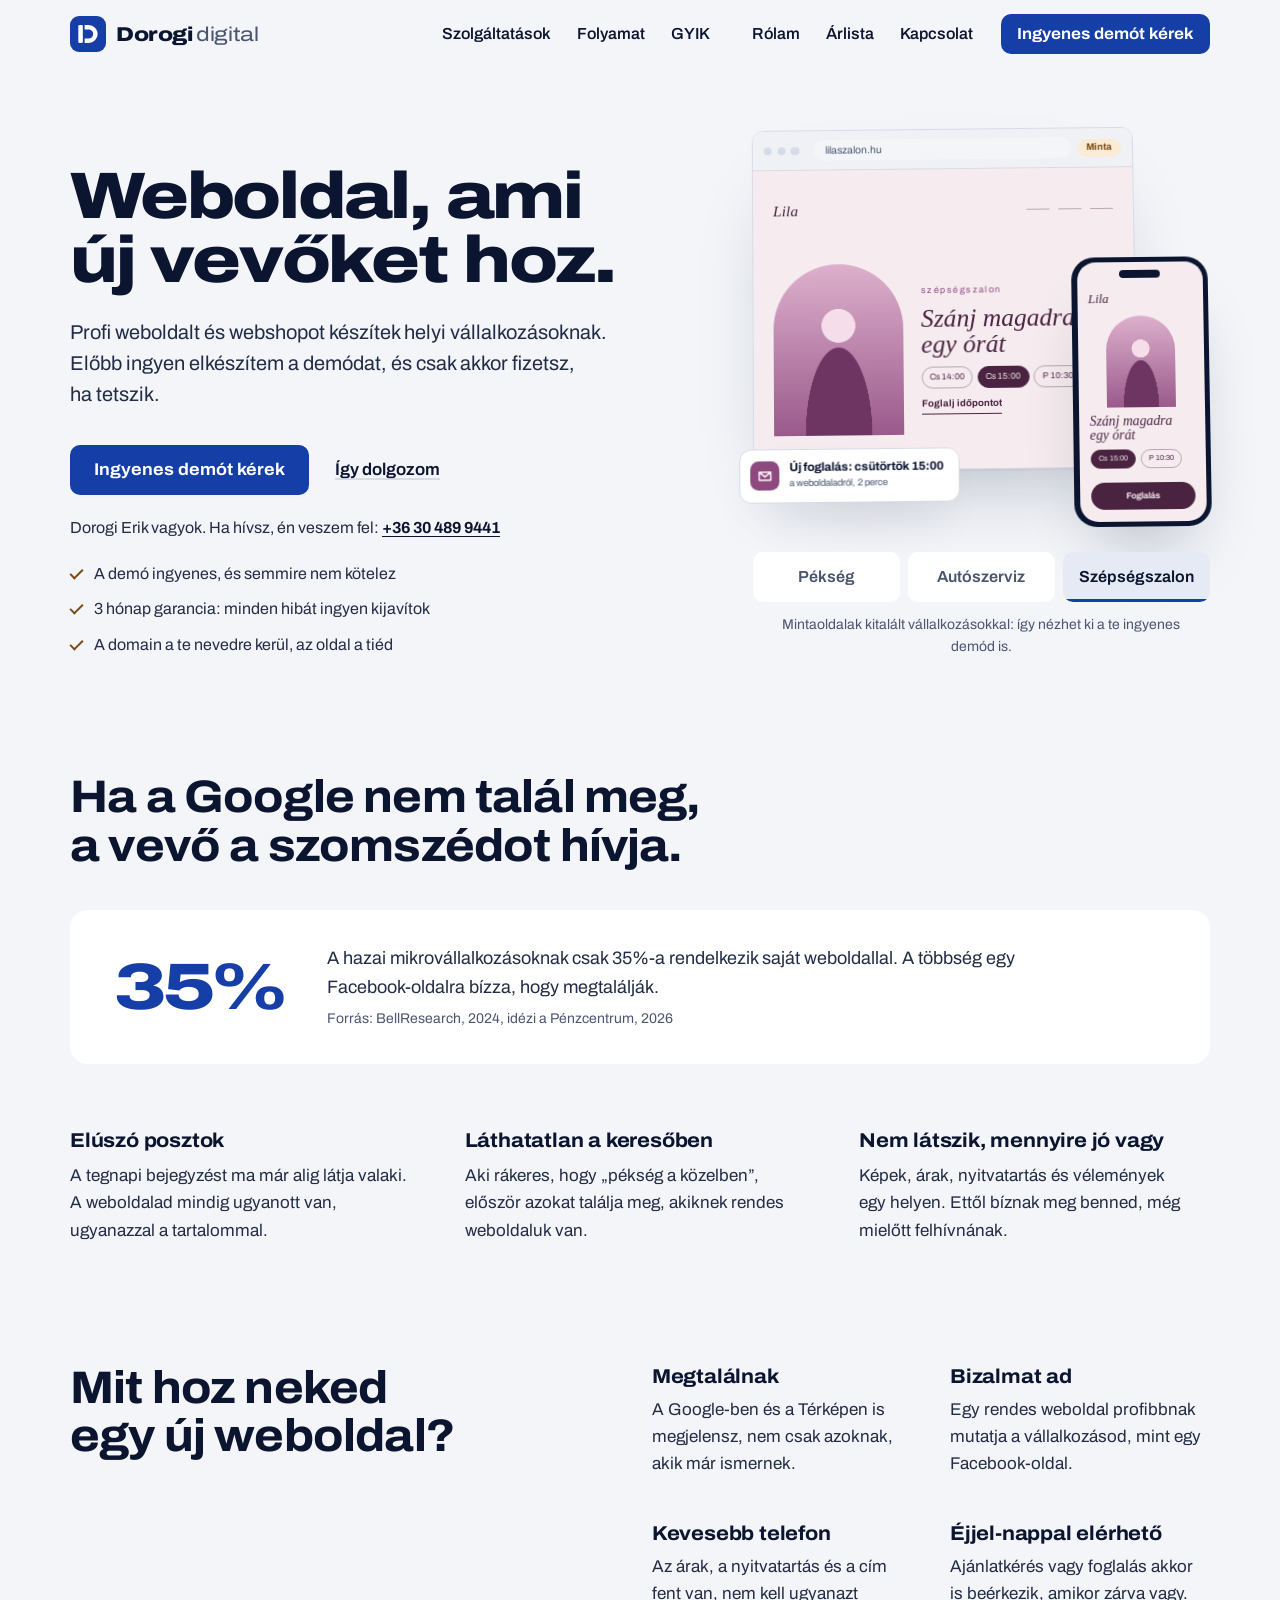
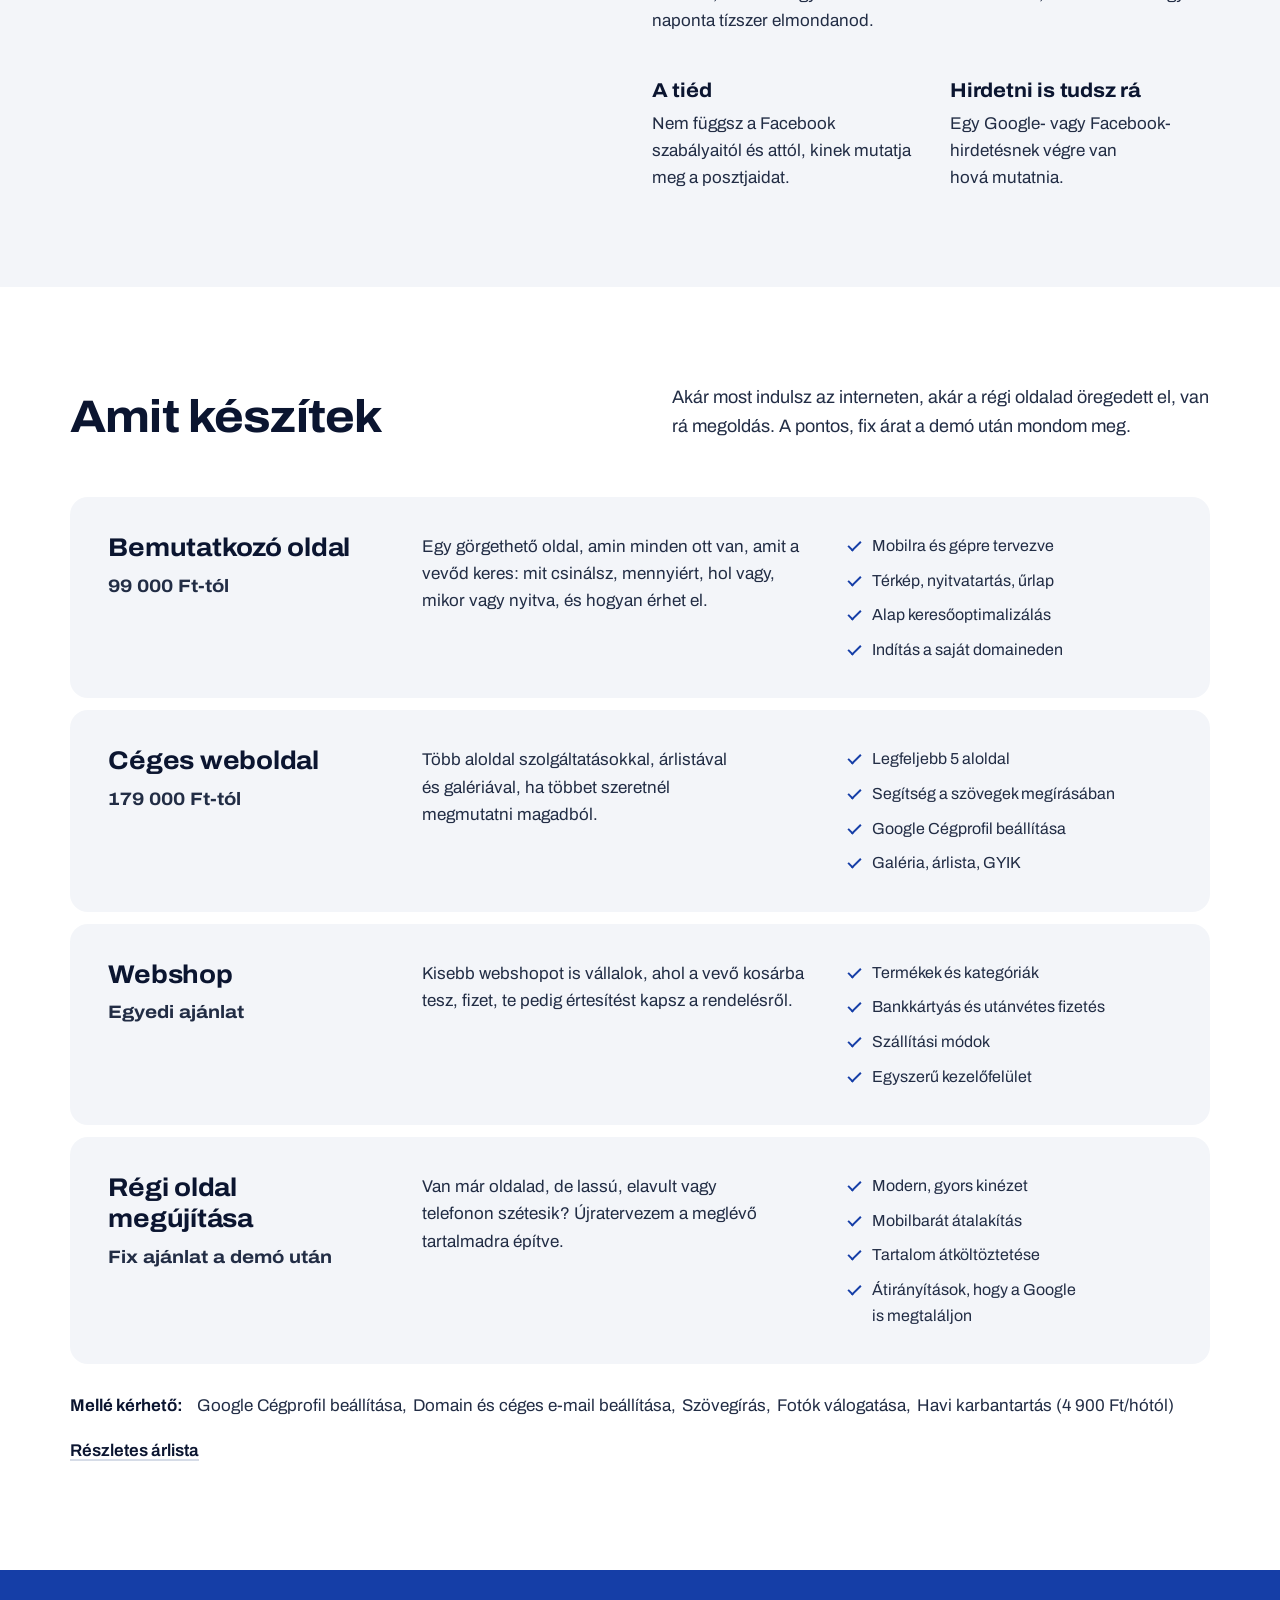
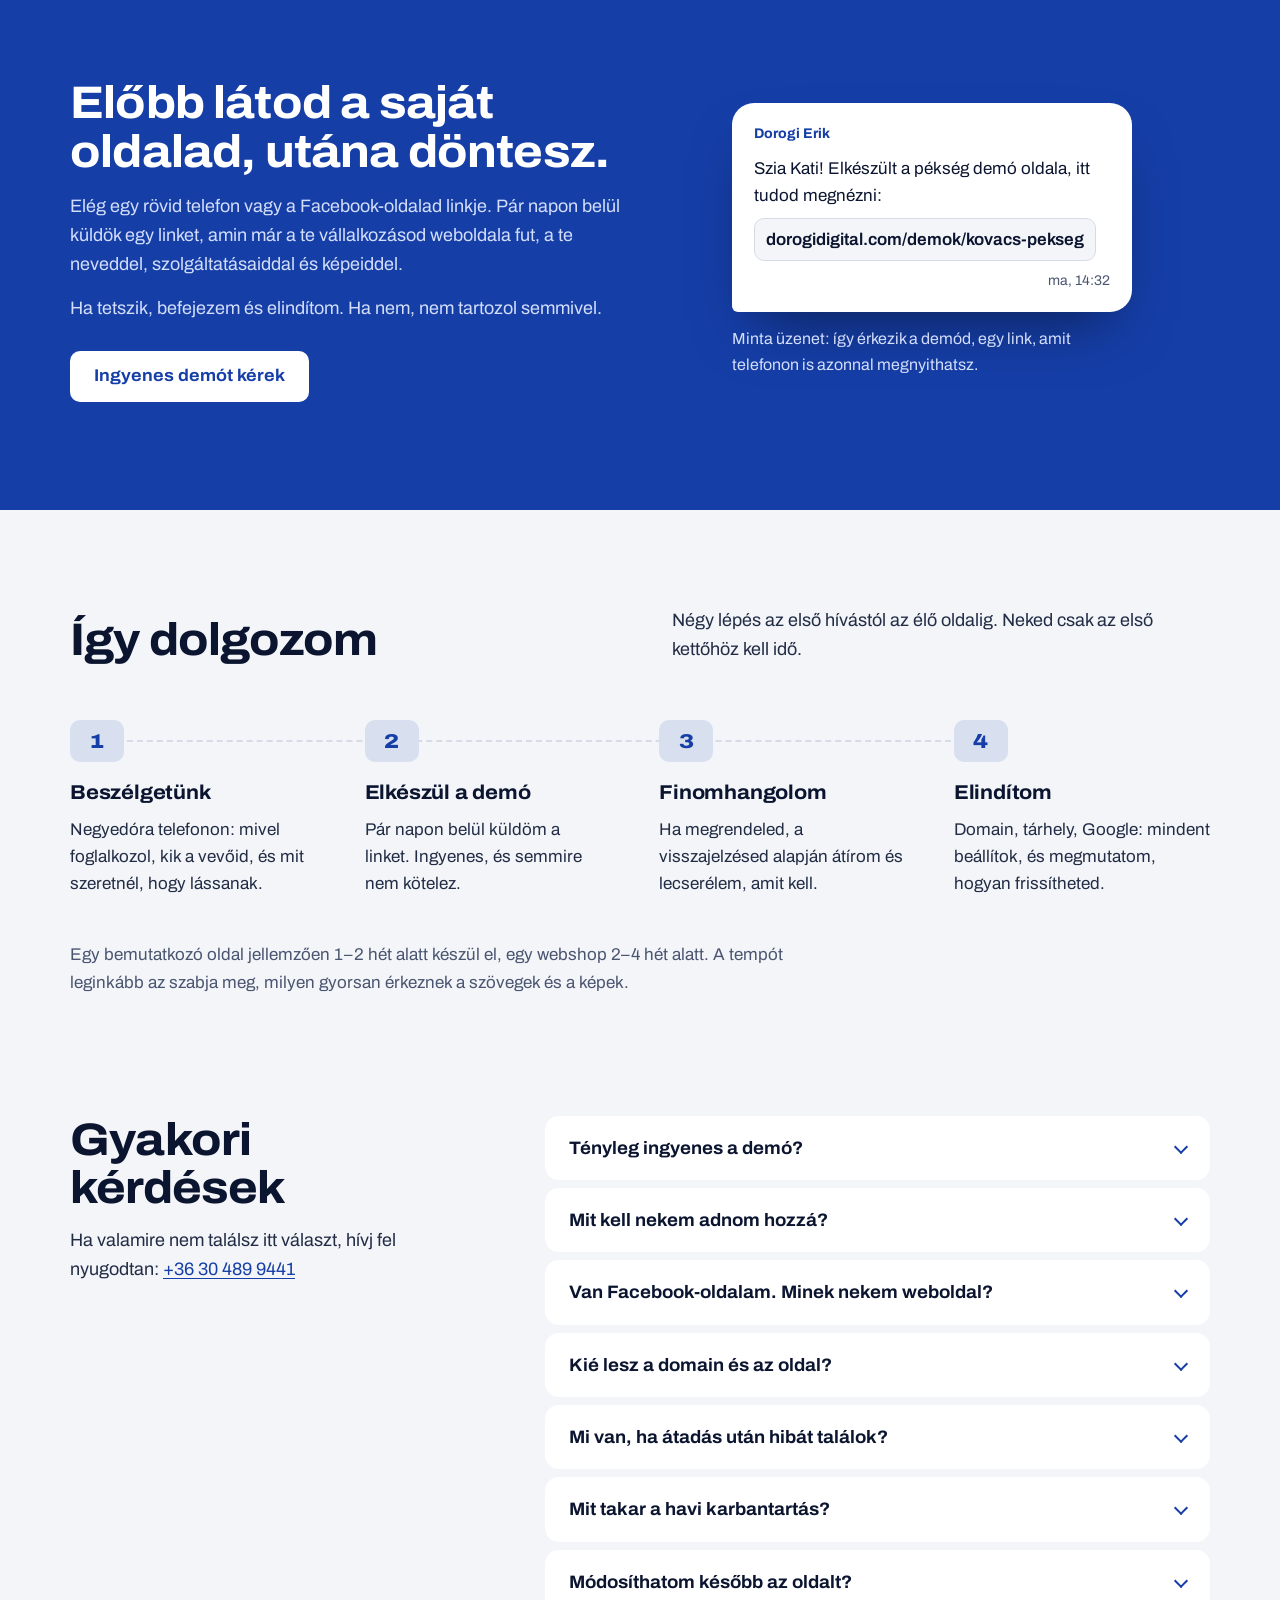
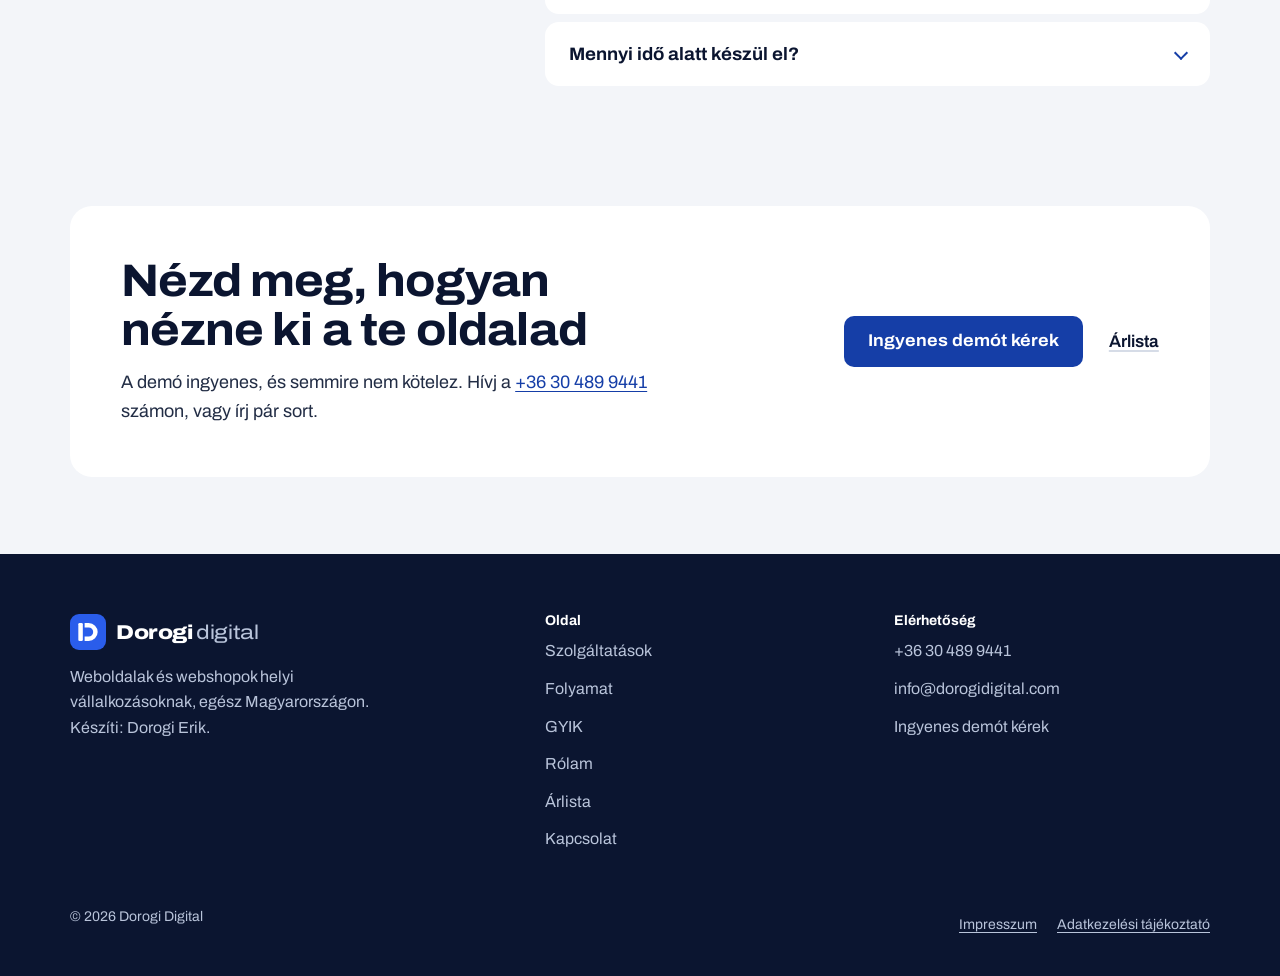
==== commit c97bab27: "Én-hang, mintajelölések, hívássáv, egységes ajánlat és hibajavítások - Impresszum és adatkezelés: he" ====
--- a/index.html
+++ b/index.html
@@ -2,19 +2,19 @@
 <html lang="hu">
 <head>
 <meta charset="utf-8">
-<meta http-equiv="Content-Security-Policy" content="default-src 'self'; script-src 'self' 'sha256-SB0uk+6drZLjfVt8svCY/KLkETrDkNkPep62myDsnLI='; style-src 'self' 'unsafe-inline'; img-src 'self' data:; font-src 'self'; connect-src 'self' https://api.web3forms.com; form-action 'self'; base-uri 'self'; object-src 'none'; upgrade-insecure-requests">
+<meta http-equiv="Content-Security-Policy" content="default-src 'self'; script-src 'self' 'sha256-12pLNMsBPHY6mQKIzS9/4z9NwCkJc6TZKbxjseUqWyo='; style-src 'self' 'unsafe-inline'; img-src 'self' data:; font-src 'self'; connect-src 'self' https://api.web3forms.com; form-action 'self'; base-uri 'self'; object-src 'none'; upgrade-insecure-requests">
 <meta name="referrer" content="strict-origin-when-cross-origin">
 <meta name="viewport" content="width=device-width, initial-scale=1">
 <title>Weboldal készítés helyi vállalkozásoknak | Dorogi Digital</title>
 <meta name="description" content="Weboldal és webshop pékségeknek, szervizeknek, szalonoknak és minden helyi vállalkozásnak. Ingyenes demó: előbb megnézed, aztán döntesz.">
-<link rel="canonical" href="https://dorogidigital.com/">
+<link rel="canonical" href="https://erikdorogi03.github.io/">
 <meta property="og:type" content="website">
 <meta property="og:locale" content="hu_HU">
 <meta property="og:site_name" content="Dorogi Digital">
-<meta property="og:url" content="https://dorogidigital.com/">
+<meta property="og:url" content="https://erikdorogi03.github.io/">
 <meta property="og:title" content="Weboldal készítés helyi vállalkozásoknak | Dorogi Digital">
 <meta property="og:description" content="Weboldal és webshop pékségeknek, szervizeknek, szalonoknak és minden helyi vállalkozásnak. Ingyenes demó: előbb megnézed, aztán döntesz.">
-<meta property="og:image" content="https://dorogidigital.com/og.png">
+<meta property="og:image" content="https://erikdorogi03.github.io/og.png">
 <meta property="og:image:width" content="1200">
 <meta property="og:image:height" content="630">
 <meta name="twitter:card" content="summary_large_image">
@@ -25,7 +25,7 @@
 <link rel="preload" href="fonts/archivo-latin-standard-normal.woff2" as="font" type="font/woff2" crossorigin>
 <link rel="preload" href="fonts/archivo-latin-ext-standard-normal.woff2" as="font" type="font/woff2" crossorigin>
 <link rel="stylesheet" href="style.css">
-<script type="application/ld+json">{"@context": "https://schema.org", "@type": "ProfessionalService", "name": "Dorogi Digital", "url": "https://dorogidigital.com/", "image": "https://dorogidigital.com/og.png", "logo": "https://dorogidigital.com/favicon.svg", "description": "Weboldal és webshop pékségeknek, szervizeknek, szalonoknak és minden helyi vállalkozásnak. Ingyenes demó: előbb megnézed, aztán döntesz.", "telephone": "+36 30 489 9441", "email": "info@dorogidigital.com", "founder": {"@type": "Person", "name": "Dorogi Erik"}, "address": {"@type": "PostalAddress", "streetAddress": "Királyok útja 194.", "postalCode": "1039", "addressLocality": "Budapest", "addressCountry": "HU"}, "areaServed": {"@type": "Country", "name": "Magyarország"}, "priceRange": "99 000 Ft-tól", "knowsLanguage": "hu"}</script>
+<script type="application/ld+json">{"@context": "https://schema.org", "@type": "ProfessionalService", "name": "Dorogi Digital", "url": "https://erikdorogi03.github.io/", "image": "https://erikdorogi03.github.io/og.png", "logo": "https://erikdorogi03.github.io/favicon.svg", "description": "Weboldal és webshop pékségeknek, szervizeknek, szalonoknak és minden helyi vállalkozásnak. Ingyenes demó: előbb megnézed, aztán döntesz.", "telephone": "+36 30 489 9441", "email": "info@dorogidigital.com", "founder": {"@type": "Person", "name": "Dorogi Erik"}, "address": {"@type": "PostalAddress", "streetAddress": "Királyok útja 194.", "postalCode": "1039", "addressLocality": "Budapest", "addressCountry": "HU"}, "areaServed": {"@type": "Country", "name": "Magyarország"}, "priceRange": "99 000 Ft-tól", "knowsLanguage": "hu"}</script>
 </head>
 <body>
 <div class="page-loader" aria-hidden="true">
@@ -42,7 +42,7 @@
 <a class="skip-link" href="#top">Ugrás a tartalomra</a>
 <header class="site-head">
   <div class="wrap head-row">
-    <a class="brand" href="#top" aria-label="Dorogi Digital, ugrás az oldal tetejére"><svg class="logo" viewBox="0 0 40 40" aria-hidden="true"><rect class="lg-tile" width="40" height="40" rx="10"/><rect class="lg-stem" x="9.25" y="10" width="5" height="20" rx="1.4"/><path class="lg-bowl" fill-rule="evenodd" d="M16.25 10h4.5a10 10 0 0 1 0 20h-4.5zM16.25 15h4.5a5 5 0 0 1 0 10h-4.5z"/></svg><span class="brand-name" translate="no">Dorogi<span>digital</span></span></a>
+    <a class="brand" href="#top"><svg class="logo" viewBox="0 0 40 40" aria-hidden="true"><rect class="lg-tile" width="40" height="40" rx="10"/><rect class="lg-stem" x="9.25" y="10" width="5" height="20" rx="1.4"/><path class="lg-bowl" fill-rule="evenodd" d="M16.25 10h4.5a10 10 0 0 1 0 20h-4.5zM16.25 15h4.5a5 5 0 0 1 0 10h-4.5z"/></svg><span class="brand-name" translate="no">Dorogi <span>digital</span></span></a>
     <nav class="nav" aria-label="Fő navigáció">
       <a href="#szolgaltatasok">Szolgáltatások</a>
       <a href="#folyamat">Folyamat</a>
@@ -52,7 +52,7 @@
       <a href="arlista.html">Árlista</a>
       <a href="kapcsolat.html">Kapcsolat</a>
     </nav>
-    <a class="btn btn-small" href="kapcsolat.html">Ingyenes demó</a>
+    <a class="btn btn-small" href="kapcsolat.html">Ingyenes demót kérek</a>
     <button class="menu-btn" type="button" aria-expanded="false" aria-controls="mobile-nav"><svg viewBox="0 0 16 16" aria-hidden="true"><path d="M2 4h12M2 8h12M2 12h12"/></svg>Menü</button>
   </div>
   <nav id="mobile-nav" class="mobile-nav" aria-label="Mobil navigáció" hidden>
@@ -63,24 +63,37 @@
       <a href="rolam.html">Rólam</a>
       <a href="arlista.html">Árlista</a>
       <a href="kapcsolat.html">Kapcsolat</a>
+      <a href="tel:+36304899441" class="mnav-tel">Hívás: +36&nbsp;30&nbsp;489&nbsp;9441</a>
       <a href="kapcsolat.html" class="mnav-cta">Ingyenes demót kérek</a>
     </div>
   </nav>
 </header>
-
 <main id="top" tabindex="-1">
   <section class="hero">
     <div class="wrap hero-grid">
       <div class="hero-copy">
         <h1>Weboldal, ami <br class="br-wide">új vevőket&nbsp;hoz.</h1>
-        <p class="lede">Profi weboldalt és webshopot készítünk helyi vállalkozásoknak. Előbb ingyen elkészítjük a demódat, és csak akkor fizetsz, ha tetszik.</p>
+        <p class="lede">Profi weboldalt és webshopot készítek helyi vállalkozásoknak. Előbb ingyen elkészítem a demódat, és csak akkor fizetsz, ha tetszik.</p>
+      </div>
+
+      <div class="hero-cta">
+        <div class="cta-row">
+          <a class="btn" href="kapcsolat.html">Ingyenes demót kérek</a>
+          <a class="link-quiet" href="#folyamat">Így dolgozom</a>
+        </div>
+        <p class="hero-me">Dorogi Erik vagyok. Ha hívsz, én veszem fel: <a href="tel:+36304899441">+36&nbsp;30&nbsp;489&nbsp;9441</a></p>
+        <ul class="assure">
+          <li>A demó ingyenes, és semmire nem kötelez</li>
+          <li>3 hónap garancia: minden hibát ingyen kijavítok</li>
+          <li>A domain a te nevedre kerül, az oldal a tiéd</li>
+        </ul>
       </div>
 
       <div class="hero-scene">
         <div class="hv" data-ui aria-hidden="true" data-theme-site="bakery">
           <div class="tilt" id="tilt">
           <div class="bw">
-            <div class="bw-bar"><i></i><i></i><i></i><span class="bw-url" id="pvUrl">kovacspekseg.hu</span></div>
+            <div class="bw-bar"><i></i><i></i><i></i><span class="bw-url" id="pvUrl">kovacspekseg.hu</span><span class="bw-tag">Minta</span></div>
             <div class="bw-page">
               <div class="site s-bakery">
                 <div class="b-top"><span class="b-logo">K</span><span class="b-name">Kovács Pékség</span><span class="b-since">1998 óta</span></div>
@@ -145,18 +158,7 @@
           <button type="button" class="pv-tab" data-i="1" aria-pressed="false"><span>Autószerviz</span><i></i></button>
           <button type="button" class="pv-tab" data-i="2" aria-pressed="false"><span>Szépségszalon</span><i></i></button>
         </div>
-      </div>
-
-      <div class="hero-cta">
-        <div class="cta-row">
-          <a class="btn" href="kapcsolat.html">Kérem az ingyenes demót</a>
-          <a class="link-quiet" href="#folyamat">Így dolgozunk</a>
-        </div>
-        <ul class="assure">
-          <li>A demó ingyenes, és semmire nem kötelez</li>
-          <li>3 hónap garancia: minden hibát ingyen javítunk</li>
-          <li>A domain a te nevedre kerül, az oldal a tiéd</li>
-        </ul>
+        <p class="pv-cap">Mintaoldalak kitalált vállalkozásokkal: így nézhet ki a te ingyenes demód is.</p>
       </div>
     </div>
   </section>
@@ -207,43 +209,42 @@
   <section id="szolgaltatasok" class="section section-alt" aria-labelledby="svc-title">
     <div class="wrap">
       <header class="sec-head split">
-        <h2 id="svc-title">Amit készítünk</h2>
-        <p>Akár most indulsz az interneten, akár a régi oldalad öregedett el, van rá megoldás.</p>
+        <h2 id="svc-title">Amit készítek</h2>
+        <p>Akár most indulsz az interneten, akár a régi oldalad öregedett el, van rá megoldás. A pontos, fix árat a demó után mondom meg.</p>
       </header>
       <div class="svc-list">
         <article class="svc">
-          <h3>Bemutatkozó weboldal</h3>
-          <p>Egy-öt oldal, amin minden ott van, amit a vevőd keres: mit csinálsz, mennyiért, hol vagy, mikor vagy nyitva, és hogyan érhet el.</p>
+          <div class="svc-head">
+            <h3>Bemutatkozó oldal</h3>
+            <p class="svc-price">99 000 Ft-tól</p>
+          </div>
+          <p>Egy görgethető oldal, amin minden ott van, amit a vevőd keres: mit csinálsz, mennyiért, hol vagy, mikor vagy nyitva, és hogyan érhet el.</p>
           <ul class="ticks">
-            <li>Mobilra tervezve</li>
-            <li>Térkép és nyitvatartás</li>
-            <li>Kapcsolati űrlap</li>
+            <li>Mobilra és gépre tervezve</li>
+            <li>Térkép, nyitvatartás, űrlap</li>
             <li>Alap keresőoptimalizálás</li>
+            <li>Indítás a saját domaineden</li>
           </ul>
         </article>
         <article class="svc">
-          <h3>Régi oldal megújítása</h3>
-          <p>Van már oldalad, de lassú, elavult vagy telefonon szétesik? Újratervezzük a meglévő tartalmadra építve.</p>
+          <div class="svc-head">
+            <h3>Céges weboldal</h3>
+            <p class="svc-price">179 000 Ft-tól</p>
+          </div>
+          <p>Több aloldal szolgáltatásokkal, árlistával és galériával, ha többet szeretnél megmutatni magadból.</p>
           <ul class="ticks">
-            <li>Modern, gyors kinézet</li>
-            <li>Mobilbarát átalakítás</li>
-            <li>Tartalom átköltöztetése</li>
-            <li>Átirányítások, hogy a Google se felejtsen el</li>
+            <li>Legfeljebb 5 aloldal</li>
+            <li>Segítség a szövegek megírásában</li>
+            <li>Google Cégprofil beállítása</li>
+            <li>Galéria, árlista, GYIK</li>
           </ul>
         </article>
         <article class="svc">
-          <h3>Google Cégprofil beállítása</h3>
-          <p>Beállítjuk vagy rendbe tesszük a Google Cégprofilodat, hogy a Térképen és a keresőben is megjelenj, mindennel, amit a vevő keres.</p>
-          <ul class="ticks">
-            <li>Megjelenés a Google Térképen</li>
-            <li>Nyitvatartás, képek, elérhetőség</li>
-            <li>Összekötés a weboldallal</li>
-            <li>Tippek a vélemények gyűjtéséhez</li>
-          </ul>
-        </article>
-        <article class="svc">
-          <h3>Webshop <span class="tag">kérésre</span></h3>
-          <p>Kisebb webshopot is vállalunk egyedi ajánlat alapján, ahol a vevő kosárba tesz, fizet, te pedig értesítést kapsz a rendelésről.</p>
+          <div class="svc-head">
+            <h3>Webshop</h3>
+            <p class="svc-price">Egyedi ajánlat</p>
+          </div>
+          <p>Kisebb webshopot is vállalok, ahol a vevő kosárba tesz, fizet, te pedig értesítést kapsz a rendelésről.</p>
           <ul class="ticks">
             <li>Termékek és kategóriák</li>
             <li>Bankkártyás és utánvétes fizetés</li>
@@ -251,16 +252,30 @@
             <li>Egyszerű kezelőfelület</li>
           </ul>
         </article>
+        <article class="svc">
+          <div class="svc-head">
+            <h3>Régi oldal megújítása</h3>
+            <p class="svc-price">Fix ajánlat a demó után</p>
+          </div>
+          <p>Van már oldalad, de lassú, elavult vagy telefonon szétesik? Újratervezem a meglévő tartalmadra építve.</p>
+          <ul class="ticks">
+            <li>Modern, gyors kinézet</li>
+            <li>Mobilbarát átalakítás</li>
+            <li>Tartalom átköltöztetése</li>
+            <li>Átirányítások, hogy a Google is megtaláljon</li>
+          </ul>
+        </article>
       </div>
       <div class="extras">
         <span class="extras-title">Mellé kérhető:</span>
         <ul class="chips">
+          <li>Google Cégprofil beállítása</li>
           <li>Domain és céges e-mail beállítása</li>
-          <li>Alap keresőoptimalizálás (SEO)</li>
           <li>Szövegírás</li>
           <li>Fotók válogatása</li>
-          <li>Havi karbantartás</li>
+          <li>Havi karbantartás (4 900 Ft/hótól)</li>
         </ul>
+        <a class="link-quiet extras-link" href="arlista.html">Részletes árlista</a>
       </div>
     </div>
   </section>
@@ -269,18 +284,18 @@
     <div class="wrap band-grid">
       <div class="band-copy">
         <h2 id="demo-title">Előbb látod a saját oldalad, utána döntesz.</h2>
-        <p>Elég egy rövid telefon vagy a Facebook-oldalad linkje. Pár napon belül küldünk egy linket, amin már a te vállalkozásod weboldala fut, a te neveddel, szolgáltatásaiddal és képeiddel.</p>
-        <p>Ha tetszik, befejezzük és élesítjük. Ha nem, nem tartozol semmivel.</p>
-        <a class="btn btn-light" href="kapcsolat.html">Kérem az ingyenes demót</a>
+        <p>Elég egy rövid telefon vagy a Facebook-oldalad linkje. Pár napon belül küldök egy linket, amin már a te vállalkozásod weboldala fut, a te neveddel, szolgáltatásaiddal és képeiddel.</p>
+        <p>Ha tetszik, befejezem és elindítom. Ha nem, nem tartozol semmivel.</p>
+        <a class="btn btn-light" href="kapcsolat.html">Ingyenes demót kérek</a>
       </div>
       <figure class="msg" data-ui>
         <div class="msg-card">
-          <span class="msg-from">Dorogi Digital</span>
+          <span class="msg-from">Dorogi Erik</span>
           <p class="msg-text">Szia Kati! Elkészült a pékség demó oldala, itt tudod megnézni:</p>
           <span class="msg-link">dorogidigital.com/demok/kovacs-pekseg</span>
           <span class="msg-time">ma, 14:32</span>
         </div>
-        <figcaption>Így érkezik a demód: egy link, amit telefonon is azonnal megnyithatsz.</figcaption>
+        <figcaption>Minta üzenet: így érkezik a demód, egy link, amit telefonon is azonnal megnyithatsz.</figcaption>
       </figure>
     </div>
   </section>
@@ -288,7 +303,7 @@
   <section id="folyamat" class="section" aria-labelledby="steps-title">
     <div class="wrap">
       <header class="sec-head split">
-        <h2 id="steps-title">Így dolgozunk</h2>
+        <h2 id="steps-title">Így dolgozom</h2>
         <p>Négy lépés az első hívástól az élő oldalig. Neked csak az első kettőhöz kell idő.</p>
       </header>
       <ol class="steps">
@@ -300,17 +315,17 @@
         <li>
           <span class="num" aria-hidden="true">2</span>
           <h3>Elkészül a demó</h3>
-          <p>Pár napon belül küldjük a linket. Ingyenes, és semmire nem kötelez.</p>
+          <p>Pár napon belül küldöm a linket. Ingyenes, és semmire nem kötelez.</p>
         </li>
         <li>
           <span class="num" aria-hidden="true">3</span>
-          <h3>Finomhangoljuk</h3>
-          <p>Ha megrendeled, a visszajelzésed alapján átírjuk és lecseréljük, amit kell.</p>
+          <h3>Finomhangolom</h3>
+          <p>Ha megrendeled, a visszajelzésed alapján átírom és lecserélem, amit kell.</p>
         </li>
         <li>
           <span class="num" aria-hidden="true">4</span>
-          <h3>Élesítjük</h3>
-          <p>Domain, tárhely, Google: mindent beállítunk, és megmutatjuk, hogyan frissítheted.</p>
+          <h3>Elindítom</h3>
+          <p>Domain, tárhely, Google: mindent beállítok, és megmutatom, hogyan frissítheted.</p>
         </li>
       </ol>
       <p class="steps-note">Egy bemutatkozó oldal jellemzően 1–2 hét alatt készül el, egy webshop 2–4 hét alatt. A tempót leginkább az szabja meg, milyen gyorsan érkeznek a szövegek és a képek.</p>
@@ -320,7 +335,7 @@
   <section id="ertekelesek" class="section reviews" aria-labelledby="rev-title" hidden>
     <div class="wrap">
       <header class="sec-head rev-head">
-        <h2 id="rev-title">Mit mondanak rólunk</h2>
+        <h2 id="rev-title">Mit mondanak rólam</h2>
         <p class="rev-score"><span class="rev-avg" id="revAvg"></span><span class="rev-stars" id="revStars" aria-hidden="true"></span><span class="rev-count" id="revCount"></span></p>
       </header>
       <div class="rev-list" id="revList"></div>
@@ -332,16 +347,16 @@
     <div class="wrap faq-grid">
       <header class="sec-head">
         <h2 id="faq-title">Gyakori kérdések</h2>
-        <p>Ha valamire nem találsz itt választ, hívj fel nyugodtan.</p>
+        <p>Ha valamire nem találsz itt választ, hívj fel nyugodtan: <a href="tel:+36304899441">+36&nbsp;30&nbsp;489&nbsp;9441</a></p>
       </header>
       <div class="faq">
         <details>
           <summary>Tényleg ingyenes a demó?</summary>
-          <p>Igen. Elkészítjük, megnézed, és csak akkor fizetsz, ha tovább szeretnél lépni. Ha nem tetszik, nem tartozol semmivel.</p>
+          <p>Igen. Elkészítem, megnézed, és csak akkor fizetsz, ha tovább szeretnél lépni. Ha nem tetszik, nem tartozol semmivel.</p>
         </details>
         <details>
           <summary>Mit kell nekem adnom hozzá?</summary>
-          <p>A logódat (ha van), néhány fotót, és hogy mit csinálsz, mennyiért. Ha nincs kész szöveged, segítünk megírni. A demóhoz sokszor a Facebook-oldalad is elég.</p>
+          <p>A logódat (ha van), néhány fotót, és hogy mit csinálsz, mennyiért. Ha nincs kész szöveged, segítek megírni. A demóhoz sokszor a Facebook-oldalad is elég.</p>
         </details>
         <details>
           <summary>Van Facebook-oldalam. Minek nekem weboldal?</summary>
@@ -349,15 +364,15 @@
         </details>
         <details>
           <summary>Kié lesz a domain és az oldal?</summary>
-          <p>A tiéd. A domain a te nevedre kerül, és az oldal fájljait is megkapod. Ha később máshoz vinnéd, semmi nem köt minket össze.</p>
+          <p>A tiéd. A domain a te nevedre kerül, és az oldal fájljait is megkapod. Ha később máshoz vinnéd, semmi nem köt hozzám.</p>
         </details>
         <details>
           <summary>Mi van, ha átadás után hibát találok?</summary>
-          <p>Az átadástól számított 3 hónapig minden hibát díjmentesen kijavítunk. A garancia nem vonatkozik a saját módosításaidra és az új funkciók kérésére, ezeket külön megbeszéljük.</p>
+          <p>Az átadástól számított 3 hónapig minden hibát díjmentesen kijavítok. A garancia nem vonatkozik a saját módosításaidra és az új funkciók kérésére, ezeket külön megbeszéljük.</p>
         </details>
         <details>
           <summary>Mit takar a havi karbantartás?</summary>
-          <p>Azt, hogy neked nem kell foglalkoznod az oldallal. Havonta elvégezzük a kisebb módosításokat (árak, nyitvatartás, képek), figyeljük a domain és a tárhely megújítását, ellenőrizzük, hogy minden működik, mentést készítünk, és kérésre rövid összefoglalót küldünk a látogatottságról.</p>
+          <p>Azt, hogy neked nem kell foglalkoznod az oldallal. Havonta elvégzem a kisebb módosításokat (árak, nyitvatartás, képek), figyelem a domain és a tárhely megújítását, ellenőrzöm, hogy minden működik, mentést készítek, és kérésre rövid összefoglalót küldök a látogatottságról.</p>
         </details>
         <details>
           <summary>Módosíthatom később az oldalt?</summary>
@@ -375,9 +390,9 @@
     <div class="wrap"><div class="page-cta">
       <div>
         <h2 id="cta-title">Nézd meg, hogyan nézne ki a te oldalad</h2>
-        <p>A demó ingyenes, és semmire nem kötelez. Hívj a +36&nbsp;30&nbsp;489&nbsp;9441 számon, vagy írj pár sort.</p>
-      </div>
-      <div class="cta-row"><a class="btn" href="kapcsolat.html">Kérem az ingyenes demót</a><a class="link-quiet" href="arlista.html">Árlista</a></div>
+        <p>A demó ingyenes, és semmire nem kötelez. Hívj a <a href="tel:+36304899441">+36&nbsp;30&nbsp;489&nbsp;9441</a> számon, vagy írj pár sort.</p>
+      </div>
+      <div class="cta-row"><a class="btn" href="kapcsolat.html">Ingyenes demót kérek</a><a class="link-quiet" href="arlista.html">Árlista</a></div>
     </div></div>
   </section>
 </main>
@@ -385,8 +400,8 @@
 <footer class="site-foot">
   <div class="wrap foot-grid">
     <div class="foot-about">
-      <a class="brand" href="#top"><svg class="logo" viewBox="0 0 40 40" aria-hidden="true"><rect class="lg-tile" width="40" height="40" rx="10"/><rect class="lg-stem" x="9.25" y="10" width="5" height="20" rx="1.4"/><path class="lg-bowl" fill-rule="evenodd" d="M16.25 10h4.5a10 10 0 0 1 0 20h-4.5zM16.25 15h4.5a5 5 0 0 1 0 10h-4.5z"/></svg><span class="brand-name" translate="no">Dorogi<span>digital</span></span></a>
-      <p>Weboldalak és webshopok helyi vállalkozásoknak, egész Magyarországon.</p>
+      <a class="brand" href="#top"><svg class="logo" viewBox="0 0 40 40" aria-hidden="true"><rect class="lg-tile" width="40" height="40" rx="10"/><rect class="lg-stem" x="9.25" y="10" width="5" height="20" rx="1.4"/><path class="lg-bowl" fill-rule="evenodd" d="M16.25 10h4.5a10 10 0 0 1 0 20h-4.5zM16.25 15h4.5a5 5 0 0 1 0 10h-4.5z"/></svg><span class="brand-name" translate="no">Dorogi <span>digital</span></span></a>
+      <p>Weboldalak és webshopok helyi vállalkozásoknak, egész Magyarországon. Készíti: Dorogi Erik.</p>
     </div>
     <nav class="foot-col" aria-label="Lábléc navigáció">
       <h2>Oldal</h2>
@@ -401,7 +416,7 @@
       <h2>Elérhetőség</h2>
       <a href="tel:+36304899441">+36&nbsp;30&nbsp;489&nbsp;9441</a>
       <a href="mailto:info@dorogidigital.com">info@dorogidigital.com</a>
-      <a href="kapcsolat.html">Ingyenes demó kérése</a>
+      <a href="kapcsolat.html">Ingyenes demót kérek</a>
     </div>
   </div>
   <div class="wrap foot-base">
@@ -413,15 +428,19 @@
   </div>
 </footer>
 
+<div class="callbar" id="callbar" hidden>
+  <a class="callbar-tel" href="tel:+36304899441"><svg viewBox="0 0 24 24" aria-hidden="true"><path d="M6.6 3.5h3l1.4 4.2-2 1.4a12 12 0 0 0 5.9 5.9l1.4-2 4.2 1.4v3a2 2 0 0 1-2.2 2A17 17 0 0 1 4.6 5.7a2 2 0 0 1 2-2.2z"/></svg>Hívás</a>
+  <a class="btn callbar-cta" href="kapcsolat.html">Ingyenes demót kérek</a>
+</div>
+
 <dialog id="impresszum" aria-labelledby="impr-title">
   <div class="dlg">
     <h2 id="impr-title">Impresszum</h2>
     <dl>
-      <dt>Szolgáltató</dt><dd>Dorogi Erik egyéni vállalkozó</dd>
+      <dt>Szolgáltató</dt><dd>Dorogi Erik</dd>
       <dt>Márkanév</dt><dd>Dorogi Digital</dd>
-      <dt>Székhely</dt><dd>1039 Budapest, Királyok útja 194.</dd>
-      <dt>Nyilvántartási szám</dt><dd><span class="ph">[EV nyilvántartási szám]</span></dd>
-      <dt>Adószám</dt><dd><span class="ph">[Adószám]</span></dd>
+      <dt>Cím</dt><dd>1039 Budapest, Királyok útja 194.</dd>
+      <dt>Vállalkozási forma</dt><dd>Egyéni vállalkozás indítása folyamatban. A nyilvántartási számot és az adószámot a bejegyzés után itt teszem közzé.</dd>
       <dt>E-mail</dt><dd>info@dorogidigital.com</dd>
       <dt>Telefon</dt><dd>+36&nbsp;30&nbsp;489&nbsp;9441</dd>
     </dl>
@@ -438,24 +457,23 @@
 <dialog id="adatkezeles" aria-labelledby="priv-title">
   <div class="dlg">
     <h2 id="priv-title">Adatkezelési tájékoztató</h2>
-    <p>Ez az oldal nem használ sütiket, és nem követi a látogatókat. Személyes adatot csak akkor kezelünk, ha az űrlapon elküldöd nekünk.</p>
+    <p>Ez az oldal nem használ sütiket, és nem követi a látogatókat. Személyes adatot csak akkor kezelek, ha az űrlapon elküldöd nekem.</p>
     <h3>Adatkezelő</h3>
-    <p>Dorogi Erik egyéni vállalkozó, 1039 Budapest, Királyok útja 194., e-mail: info@dorogidigital.com</p>
-    <h3>Milyen adatokat kezelünk, és miért?</h3>
-    <p>Az űrlapon megadott nevet, vállalkozásnevet, telefonszámot, e-mail-címet, linket és üzenetet. Kizárólag arra használjuk, hogy felvegyük veled a kapcsolatot, és ajánlatot vagy demót készítsünk.</p>
+    <p>Dorogi Erik, 1039 Budapest, Királyok útja 194., e-mail: info@dorogidigital.com, telefon: +36&nbsp;30&nbsp;489&nbsp;9441</p>
+    <h3>Milyen adatokat kezelek, és miért?</h3>
+    <p>Az űrlapon megadott nevet, vállalkozásnevet, szakmát, telefonszámot, e-mail-címet, linket és üzenetet. Kizárólag arra használom, hogy felvegyem veled a kapcsolatot, és ajánlatot vagy demót készítsek neked.</p>
     <h3>Jogalap és megőrzés</h3>
-    <p>A jogalap a hozzájárulásod (GDPR 6. cikk (1) a) pont), illetve a szerződéskötést megelőző lépések (b) pont). Az adatokat a megkeresés lezárásáig, legfeljebb 1 évig őrizzük, ha nem jön létre megrendelés.</p>
+    <p>A jogalap a hozzájárulásod (GDPR 6. cikk (1) a) pont), illetve a szerződéskötést megelőző lépések (b) pont). Ha nem jön létre megrendelés, az adatokat a megkeresés lezárásáig, legfeljebb 1 évig őrzöm.</p>
     <h3>Adatfeldolgozók</h3>
     <ul>
       <li>Web3Forms: az űrlap továbbítása e-mailben</li>
       <li>GitHub, Inc.: az oldal tárhelye</li>
     </ul>
     <h3>Jogaid</h3>
-    <p>Kérheted az adataidhoz való hozzáférést, helyesbítésüket, törlésüket vagy kezelésük korlátozását, és bármikor visszavonhatod a hozzájárulásod a fenti e-mail-címen. Panasszal a Nemzeti Adatvédelmi és Információszabadság Hatósághoz fordulhatsz (1055 Budapest, Falk Miksa utca 9–11., naih.hu).</p>
+    <p>Kérheted az adataidhoz való hozzáférést, helyesbítésüket, törlésüket vagy kezelésük korlátozását, és bármikor visszavonhatod a hozzájárulásod a fenti elérhetőségeken. Panasszal a Nemzeti Adatvédelmi és Információszabadság Hatósághoz fordulhatsz (1055 Budapest, Falk Miksa utca 9–11., naih.hu).</p>
     <form method="dialog"><button type="submit" class="dlg-close">Bezárás</button></form>
   </div>
 </dialog>
-
 <script src="js/motion.min.js"></script>
 <script>
 (function(){
@@ -525,7 +543,8 @@
     { url: 'gasparszerviz.hu', toast: 'Új időpontkérés: műszaki vizsga', theme: 'garage' },
     { url: 'lilaszalon.hu', toast: 'Új foglalás: csütörtök 15:00', theme: 'salon' }
   ];
-  var cur = 0, cycleTimer = null, CYCLE = 5200;
+  var cur = 0, stopped = false;
+  var sw = document.querySelector('.pv-switch'), scene = document.querySelector('.hero-scene');
 
   function fill(i){
     var d = SITES[i];
@@ -542,24 +561,42 @@
     setTimeout(function(){
       fill(i);
       hv.classList.remove('swapping');
-      if (M) M.animate(toast, { transform: ['scale(.92)', 'none'] }, { type: M.spring, bounce: 0.45, duration: 0.6 });
+      if (M) M.animate(toast, { opacity: [0, 1], transform: ['translateY(6px) scale(.96)', 'none'] }, { duration: 0.4, ease: EASE });
       else { toast.classList.remove('pop'); void toast.offsetWidth; toast.classList.add('pop'); }
     }, 320);
   }
-  function restartCycle(){
-    clearInterval(cycleTimer);
-    tabs.forEach(function(t){ var bar = t.querySelector('i'); bar.style.animation = 'none'; void bar.offsetWidth; bar.style.animation = ''; });
-    if (reduce) return;
-    cycleTimer = setInterval(function(){ show((cur + 1) % SITES.length); restartBars(); }, CYCLE);
-  }
-  function restartBars(){
-    tabs.forEach(function(t){ var bar = t.querySelector('i'); bar.style.animation = 'none'; void bar.offsetWidth; bar.style.animation = ''; });
-  }
-  tabs.forEach(function(t){
-    t.addEventListener('click', function(){ show(parseInt(t.getAttribute('data-i'), 10)); restartCycle(); });
+  /* A váltás ütemét az aktív fül csíkja adja: ha a csík megáll (egér vagy fókusz a képen), a váltás is vár */
+  tabs.forEach(function(t, k){
+    t.querySelector('i').addEventListener('animationend', function(){ if (!stopped && k === cur) show((cur + 1) % SITES.length); });
+    t.addEventListener('click', function(){ stopped = true; sw.classList.add('stopped'); show(k); });
   });
-  fill(0); restartCycle();
-  }
+  var pause = function(on){ sw.classList.toggle('paused', on); };
+  scene.addEventListener('mouseenter', function(){ pause(true); });
+  scene.addEventListener('mouseleave', function(){ if (!scene.contains(document.activeElement)) pause(false); });
+  scene.addEventListener('focusin', function(){ pause(true); });
+  scene.addEventListener('focusout', function(e){ if (!scene.contains(e.relatedTarget) && !scene.matches(':hover')) pause(false); });
+  fill(0);
+  }
+
+  /* Mobil hívássáv: akkor jön elő, amikor a nyitó gombok már kigördültek, és eltűnik a záró blokknál, az űrlapnál és a láblécnél */
+  (function(){
+    var bar = document.getElementById('callbar');
+    var watch = document.querySelector('.hero-cta') || document.querySelector('main h1');
+    if (!bar || !watch || !('IntersectionObserver' in window)) return;
+    bar.hidden = false;
+    var past = false, blockers = [];
+    var sync = function(){
+      var on = past && !blockers.length;
+      bar.classList.toggle('on', on); bar.inert = !on; bar.setAttribute('aria-hidden', String(!on));
+    };
+    new IntersectionObserver(function(es){ es.forEach(function(e){ past = !e.isIntersecting && e.boundingClientRect.top < 0; }); sync(); }).observe(watch);
+    var bio = new IntersectionObserver(function(es){
+      es.forEach(function(e){ var k = blockers.indexOf(e.target); if (e.isIntersecting && k < 0) blockers.push(e.target); else if (!e.isIntersecting && k > -1) blockers.splice(k, 1); });
+      sync();
+    });
+    document.querySelectorAll('.page-cta,.form-card,.site-foot').forEach(function(b){ bio.observe(b); });
+    sync();
+  })();
 
   /* Google-értékelések: a reviews.json-t naponta frissíti a GitHub, üresen rejtve marad */
   (function(){
@@ -696,6 +733,9 @@
       var d = document.getElementById(b.getAttribute('data-open'));
       if (!d) return;
       if (typeof d.showModal === 'function') d.showModal(); else d.setAttribute('open', '');
+      /* Kis képernyőn se a lap aljára (a Bezárás gombra) nyíljon: a fókusz a címre kerül */
+      var t = d.querySelector('h2'); if (t) { t.setAttribute('tabindex', '-1'); t.focus({ preventScroll: true }); }
+      d.scrollTop = 0;
       if (M) M.animate(d, { opacity: [0, 1], transform: ['scale(.96)', 'none'] }, { type: M.spring, bounce: 0.2, duration: 0.45 });
     });
   });
@@ -798,9 +838,9 @@
       });
       if (!res.length) {
         var e = document.createElement('li'); e.className = 'combo-empty'; e.setAttribute('role', 'presentation');
-        e.textContent = 'Nincs ilyen a listán. Nyugodtan írd be, így küldjük el.'; list.appendChild(e);
+        e.textContent = 'Nincs ilyen a listán. Nyugodtan írd be, így is elküldheted.'; list.appendChild(e);
       }
-      live.textContent = res.length ? res.length + ' találat a listában' : 'Nincs találat, a beírt szöveget küldjük el.';
+      live.textContent = res.length ? res.length + ' találat a listában' : 'Nincs találat, a beírt szöveg megy el.';
     }
     function setActive(k){
       if (active > -1 && items[active]) items[active].classList.remove('is-active');
@@ -811,6 +851,8 @@
     function open(){
       if (isOpen) return; isOpen = true;
       list.hidden = false; tradeIn.setAttribute('aria-expanded', 'true'); btn.setAttribute('aria-expanded', 'true');
+      /* Telefonon a mezőt felgörgeti, hogy a lista ne a billentyűzet alá nyíljon */
+      if (window.matchMedia('(max-width: 700px)').matches) tradeIn.closest('.field').scrollIntoView({ block: 'start', behavior: reduce ? 'auto' : 'smooth' });
       if (M) M.animate(list, { opacity: [0, 1], transform: ['translateY(-6px) scale(.98)', 'none'] }, { duration: 0.18, ease: EASE });
     }
     function close(){
@@ -854,13 +896,13 @@
     name: function(){ return setErr('f-name-err', [F.name], F.name.value.trim() ? '' : 'Add meg a neved.'); },
     reach: function(){
       var p = F.phone.value.trim(), m = F.email.value.trim(), ok = true;
-      ok = setErr('f-reach-err', [], p || m ? '' : 'Adj meg telefonszámot vagy e-mail-címet, hogy elérjünk.') && ok;
+      ok = setErr('f-reach-err', [], p || m ? '' : 'Adj meg telefonszámot vagy e-mail-címet, hogy elérjelek.') && ok;
       ok = setErr('f-phone-err', [F.phone], p && !phoneOk(p) ? 'A telefonszám hiányos, például: +36 30 123 4567.' : '') && ok;
       ok = setErr('f-email-err', [F.email], m && !/^[^\s@]+@[^\s@]+\.[^\s@]{2,}$/.test(m) ? 'Az e-mail-cím formátuma hibás, például: nev@pelda.hu.' : '') && ok;
       if (!p && !m) { F.phone.setAttribute('aria-invalid', 'true'); F.email.setAttribute('aria-invalid', 'true'); }
       return ok;
     },
-    consent: function(){ return setErr('f-consent-err', [F.consent], F.consent.checked ? '' : 'Az adatkezelési tájékoztató elfogadása nélkül nem tudjuk felvenni veled a kapcsolatot.'); }
+    consent: function(){ return setErr('f-consent-err', [F.consent], F.consent.checked ? '' : 'Az adatkezelési tájékoztató elfogadása nélkül nem tudom felvenni veled a kapcsolatot.'); }
   };
   var touched = {};
   function recheck(){ Object.keys(touched).forEach(function(k){ checks[k](); }); }
@@ -922,7 +964,7 @@
       need: (form.querySelector('input[name="need"]:checked') || { value: 'Nem jelölte' }).value
     };
     var text = compose(d);
-    if (!keyReady) { showFallback(text, 'Összeállítottuk az üzenetedet. Küldd el e-mailben, vagy hívj minket.'); return; }
+    if (!keyReady) { showFallback(text, 'Összeállítottam az üzenetedet. Küldd el e-mailben, vagy hívj fel.'); return; }
 
     submitBtn.disabled = true; submitBtn.setAttribute('aria-busy', 'true'); submitBtn.textContent = 'Küldés…';
     fetch('https://api.web3forms.com/submit', {
@@ -940,9 +982,9 @@
       if (!j.success) throw new Error(j.message || 'hiba');
       window.__formDirty = false; reveal(done);
     }).catch(function(){
-      showFallback(text, 'Az üzenetet most nem sikerült elküldeni. Küldd el e-mailben, vagy hívj minket.');
+      showFallback(text, 'Az üzenetet most nem sikerült elküldeni. Küldd el e-mailben, vagy hívj fel.');
     }).then(function(){
-      submitBtn.disabled = false; submitBtn.removeAttribute('aria-busy'); submitBtn.textContent = 'Kérem az ingyenes demót';
+      submitBtn.disabled = false; submitBtn.removeAttribute('aria-busy'); submitBtn.textContent = 'Ingyenes demót kérek';
     });
   });
   }
--- a/style.css
+++ b/style.css
@@ -74,6 +74,7 @@
 h2{font-size:clamp(1.65rem,1.2rem + 2.3vw,2.85rem);font-stretch:108%;font-weight:740}
 h3{font-size:1.25rem;font-stretch:108%;font-weight:720;letter-spacing:-.01em;line-height:1.2}
 p{margin:0;text-wrap:pretty}
+li,figcaption,dd,blockquote{text-wrap:pretty}
 .sr-only{position:absolute;width:1px;height:1px;padding:0;margin:-1px;overflow:hidden;clip:rect(0,0,0,0);white-space:nowrap;border:0}
 .wrap{max-width:var(--wrap);margin-inline:auto;padding-left:max(20px,env(safe-area-inset-left,0px));padding-right:max(20px,env(safe-area-inset-right,0px))}
 .section{padding-block:clamp(56px,7.5vw,112px)}
@@ -95,15 +96,15 @@
 .lg-stem,.lg-bowl{fill:var(--logo-mark)}
 .site-head .lg-stem{animation:caret 1.1s steps(1) .5s 3}
 @keyframes caret{50%{opacity:0}}
-.brand-name{font-family:var(--font-display);font-stretch:120%;font-weight:830;font-size:1.25rem;letter-spacing:-.02em;line-height:1}
-.brand-name span{font-weight:430;color:var(--ink-soft);margin-left:.16em}
+.brand-name{font-family:var(--font-display);font-stretch:120%;font-weight:830;font-size:1.25rem;letter-spacing:-.02em;word-spacing:-.1em;line-height:1;white-space:nowrap}
+.brand-name span{font-weight:430;color:var(--ink-soft)}
 .nav{display:flex;align-items:center;gap:2px}
 .nav a{color:var(--ink);text-decoration:none;font-size:1rem;font-weight:560;padding:8px 12px;border-radius:var(--r-control);transition:background-color .15s ease,color .15s ease}
 .nav a[aria-current="page"]{color:var(--accent-text);background:color-mix(in srgb,var(--enamel) 10%,transparent)}
 .nav-sep{width:14px}
 .menu-btn{display:none;align-items:center;gap:8px;font:inherit;font-weight:620;font-size:1rem;color:var(--ink);background:var(--surface);border:0;border-radius:var(--r-control);padding:9px 14px;cursor:pointer;transition:transform .16s var(--ease-out)}
 .menu-btn:active{transform:scale(.97)}
-.menu-btn svg{width:16px;height:16px;stroke:currentColor;fill:none;stroke-width:2;stroke-linecap:round}
+.menu-btn svg{flex:none;width:16px;height:16px;stroke:currentColor;fill:none;stroke-width:2;stroke-linecap:round}
 .menu-btn[aria-expanded="true"]{background:color-mix(in srgb,var(--enamel) 12%,var(--surface))}
 .mobile-nav{background:var(--paper)}
 .mobile-nav:not([hidden]){animation:navIn .26s var(--ease-out)}
@@ -111,7 +112,8 @@
 .mobile-nav .wrap{display:grid;gap:2px;padding-block:4px 20px}
 .mobile-nav a{padding:12px 14px;margin-inline:-14px;border-radius:var(--r-control);color:var(--ink);text-decoration:none;font-weight:620;font-size:1.0625rem}
 .mobile-nav a[aria-current="page"]{color:var(--accent-text);background:color-mix(in srgb,var(--enamel) 10%,transparent)}
-.mobile-nav .mnav-cta{margin:12px 0 0;text-align:center;background:var(--enamel);color:var(--on-enamel)}
+.mobile-nav .mnav-tel{margin-top:8px;color:var(--accent-text)}
+.mobile-nav .mnav-cta{margin:8px 0 0;text-align:center;background:var(--enamel);color:var(--on-enamel)}
 @media (hover:hover) and (pointer:fine){
   .nav a:hover{background:color-mix(in srgb,var(--enamel) 10%,transparent)}
   .mobile-nav a:hover{background:color-mix(in srgb,var(--enamel) 8%,transparent)}
@@ -119,6 +121,7 @@
 }
 @media (max-width:1080px){.nav{display:none}.menu-btn{display:inline-flex}}
 @media (max-width:520px){.head-row .btn-small{display:none}}
+@media (max-width:360px){.brand-name{font-size:1.125rem}.menu-btn{padding-inline:12px}}
 
 /* Gombok és linkek */
 .btn{display:inline-flex;align-items:center;justify-content:center;gap:10px;background:var(--enamel);color:var(--on-enamel);font-family:var(--font-body);font-weight:680;font-stretch:106%;font-size:1.0625rem;line-height:1.2;padding:15px 24px;border-radius:var(--r-control);text-decoration:none;border:0;cursor:pointer;transition:background-color .15s ease,transform .16s var(--ease-out)}
@@ -126,7 +129,7 @@
 .btn[disabled]{opacity:.65;cursor:progress}
 .btn-small{padding:10px 16px;font-size:1rem}
 .btn-light{background:var(--band-fg);color:var(--band-bg)}
-.link-quiet{font-weight:620;color:var(--ink);text-decoration:underline;text-decoration-color:var(--line);text-decoration-thickness:2px;transition:text-decoration-color .15s ease}
+.link-quiet{display:inline-block;padding-block:10px;font-weight:620;color:var(--ink);text-decoration:underline;text-decoration-color:var(--line);text-decoration-thickness:2px;transition:text-decoration-color .15s ease}
 @media (hover:hover) and (pointer:fine){
   a:hover{text-decoration-thickness:.12em}
   .btn:hover{background:var(--enamel-deep);text-decoration:none}
@@ -144,7 +147,9 @@
 h1{font-size:clamp(2.6rem,1.2rem + 4.2vw,4.1rem);font-weight:830;font-stretch:118%;line-height:.98;letter-spacing:-.034em;margin-top:0}
 .lede{font-size:clamp(1.125rem,1rem + .35vw,1.25rem);color:var(--ink-body);max-width:34rem;margin-top:24px;line-height:1.55}
 .cta-row{display:flex;flex-wrap:wrap;align-items:center;gap:16px 26px}
-.assure{list-style:none;padding:0;margin:26px 0 0;display:grid;gap:10px;color:var(--ink-body);font-size:1rem}
+.hero-me{margin-top:20px;color:var(--ink-body);font-size:1rem}
+.hero-me a{font-weight:680;color:var(--ink);white-space:nowrap;text-underline-offset:.18em}
+.assure{list-style:none;padding:0;margin:20px 0 0;display:grid;gap:10px;color:var(--ink-body);font-size:1rem}
 .assure li,.ticks li{display:flex;gap:11px;align-items:baseline}
 .assure li::before,.ticks li::before{content:"";flex:none;width:13px;height:7px;border-left:2.5px solid var(--brass-text);border-bottom:2.5px solid var(--brass-text);transform:translateY(-3px) rotate(-45deg)}
 @media (max-width:1100px){.br-wide{display:none}}
@@ -184,6 +189,8 @@
 .svc-list{display:grid;gap:12px}
 .svc{display:grid;grid-template-columns:minmax(0,.85fr) minmax(0,1.2fr) minmax(0,1fr);gap:clamp(18px,3vw,48px);padding:clamp(22px,3vw,36px) clamp(22px,3vw,40px);background:var(--paper);border-radius:var(--r-panel);align-items:start}
 .svc h3{font-size:clamp(1.3rem,1.1rem + .8vw,1.6rem)}
+.svc-head{display:grid;gap:8px;align-content:start}
+.svc-price{font-family:var(--font-display);font-stretch:112%;font-weight:720;font-size:1.125rem;color:var(--accent-text)}
 .svc p{color:var(--ink-body)}
 .ticks{list-style:none;margin:0;padding:0;display:grid;gap:9px;font-size:1rem;color:var(--ink-body)}
 .ticks li::before{border-color:var(--accent-text)}
@@ -207,7 +214,7 @@
 .msg[data-ui] .msg-card{background:var(--surface);color:var(--ink);border-radius:22px 22px 22px 6px;padding:20px 22px;width:min(100%,25rem);box-shadow:0 30px 60px -24px rgba(0,0,0,.5);display:grid;gap:9px}
 .msg-from{font-weight:720;font-size:.875rem;color:var(--accent-text)}
 .msg-text{color:var(--ink)}
-.msg-link{font-weight:660;color:var(--accent-text);text-decoration:underline;text-underline-offset:.18em;overflow-wrap:anywhere}
+.msg-link{display:inline-block;justify-self:start;font-weight:620;color:var(--ink);background:var(--paper);border:1px solid var(--line);border-radius:10px;padding:7px 11px;overflow-wrap:anywhere}
 .msg-time{font-size:.875rem;color:var(--ink-soft);justify-self:end}
 .msg figcaption{color:var(--band-soft);font-size:1rem;max-width:25rem}
 @media (max-width:860px){.band-grid{grid-template-columns:minmax(0,1fr)}}
@@ -220,9 +227,7 @@
 .steps::before,.steps::after{content:"";position:absolute;top:20px;left:27px;right:calc(25% - var(--g) * .75 - 27px);pointer-events:none}
 .steps::before{border-top:2px dashed var(--line)}
 .steps::after{height:2px;background:var(--enamel);transform-origin:0 50%;transform:scaleX(var(--p,1))}
-.steps li h3,.steps li p{transition:opacity .4s ease}
 .motion .steps li:not(.lit) .num{background:color-mix(in srgb,var(--enamel) 12%,var(--paper));color:var(--accent-text)}
-.motion .steps li:not(.lit) h3,.motion .steps li:not(.lit) p{opacity:.5}
 .steps-note{margin-top:clamp(28px,4vw,44px);color:var(--ink-soft);max-width:48rem}
 @media (max-width:900px){.steps{grid-template-columns:repeat(2,minmax(0,1fr))}.steps::before,.steps::after{display:none}}
 @media (max-width:560px){.steps{grid-template-columns:minmax(0,1fr)}}
@@ -267,12 +272,13 @@
 .price{background:var(--paper);border-radius:var(--r-panel);padding:clamp(24px,2.6vw,34px);display:grid;gap:14px;align-content:start;min-width:0}
 .price-desc{color:var(--ink-body);min-height:3.2em}
 .price-num{font-family:var(--font-display);font-stretch:118%;font-weight:820;font-size:clamp(2.1rem,1.5rem + 1.6vw,2.7rem);letter-spacing:-.025em;font-variant-numeric:tabular-nums;line-height:1;white-space:nowrap}
+.price-num-text{font-size:clamp(1.6rem,1.3rem + .9vw,2rem);white-space:normal}
 .price-num small{font-family:var(--font-body);font-stretch:100%;font-size:1rem;font-weight:620;color:var(--ink-soft);margin-left:.35em;letter-spacing:0}
 .price .ticks{margin-top:6px}
 .price-note{margin-top:24px;color:var(--ink-soft);font-size:1rem;max-width:42rem}
 .care{margin-top:12px;display:grid;grid-template-columns:minmax(0,.8fr) minmax(0,1.2fr);gap:clamp(20px,4vw,56px);background:color-mix(in srgb,var(--enamel) 8%,var(--surface));border-radius:var(--r-panel);padding:clamp(24px,3.4vw,40px)}
 .care-head{display:grid;gap:10px;align-content:start}
-.care-head h3{font-size:clamp(1.3rem,1.1rem + .8vw,1.6rem)}
+.care-head h2,.care-head h3{font-size:clamp(1.3rem,1.1rem + .8vw,1.6rem)}
 .care-head p{color:var(--ink-body)}
 .care-price{font-family:var(--font-display);font-stretch:118%;font-weight:820;font-size:clamp(2.1rem,1.5rem + 1.6vw,2.7rem);line-height:1;color:var(--ink)!important;font-variant-numeric:tabular-nums}
 .care-price small{font-family:var(--font-body);font-stretch:100%;font-size:1rem;font-weight:620;color:var(--ink-soft);margin-left:.35em}
@@ -280,7 +286,14 @@
 @media (max-width:760px){.care{grid-template-columns:minmax(0,1fr)}}
 
 /* Kapcsolat */
-.contact-grid{display:grid;grid-template-columns:minmax(0,.85fr) minmax(0,1.15fr);gap:clamp(36px,6vw,84px);align-items:start}
+.contact-grid{display:grid;grid-template-columns:minmax(0,.85fr) minmax(0,1.15fr);grid-template-rows:auto 1fr;grid-template-areas:"copy form" "next form";gap:clamp(30px,4vw,48px) clamp(36px,6vw,84px);align-items:start}
+.contact-copy{grid-area:copy}.form-card{grid-area:form}.next{grid-area:next}
+.next{display:grid;gap:16px;max-width:30rem}
+.next h2{font-size:1.3rem}
+.next-steps{list-style:none;counter-reset:n;margin:0;padding:0;display:grid;gap:16px}
+.next-steps li{counter-increment:n;position:relative;padding-left:46px;min-height:32px;color:var(--ink-body)}
+.next-steps li::before{content:counter(n);position:absolute;left:0;top:-3px;width:32px;height:32px;border-radius:50%;display:grid;place-items:center;background:color-mix(in srgb,var(--enamel) 12%,var(--surface));color:var(--accent-text);font-weight:720;font-size:.9375rem}
+.next-steps b{color:var(--ink)}
 .contact-copy{display:grid;gap:18px}
 .contact-copy p{color:var(--ink-body);font-size:1.125rem;max-width:30rem}
 .direct{margin:10px 0 0;display:grid;gap:16px}
@@ -308,7 +321,8 @@
 .field-err{display:flex;gap:8px;align-items:flex-start;color:var(--err);font-size:.875rem;font-weight:600;line-height:1.4}
 .field-err::before{content:"!";flex:none;display:grid;place-items:center;width:17px;height:17px;margin-top:1px;border-radius:50%;background:var(--err);color:var(--surface);font-size:.75rem;font-weight:800;line-height:1}
 .choice{border:0;padding:0;margin:0;display:flex;flex-wrap:wrap;gap:8px;min-width:0}
-.choice legend{margin-bottom:8px;float:left;width:100%}
+.choice legend{margin-bottom:6px;float:left;width:100%}
+.choice-hint{width:100%;margin:0 0 6px}
 .choice label{position:relative}
 .choice input{position:absolute;inset:0;width:100%;height:100%;opacity:0;margin:0;padding:0;border:0;cursor:pointer}
 .choice span{display:inline-block;padding:10px 15px;border:1.5px solid var(--field-line);border-radius:var(--r-control);font-size:1rem;font-weight:560;background:var(--surface);cursor:pointer;transition:background-color .15s ease,border-color .15s ease,color .15s ease,transform .16s var(--ease-out)}
@@ -339,7 +353,8 @@
 .status:empty{display:none}
 .status.err{color:var(--err);font-weight:600}
 .panel{display:grid;gap:14px;justify-items:start}
-.panel h3{font-size:1.5rem}
+.panel h2{font-size:1.5rem}
+.panel-sign{font-weight:680;color:var(--ink)}
 .panel p{color:var(--ink-body)}
 .panel textarea{font-size:.875rem;min-height:190px}
 .panel-actions{display:flex;flex-wrap:wrap;align-items:center;gap:12px 20px}
@@ -353,7 +368,7 @@
   .combo-list li:not(.combo-empty):hover{background:color-mix(in srgb,var(--enamel) 8%,var(--surface))}
   .combo-btn:hover{color:var(--ink)}
 }
-@media (max-width:900px){.contact-grid{grid-template-columns:minmax(0,1fr)}}
+@media (max-width:900px){.contact-grid{grid-template-columns:minmax(0,1fr);grid-template-rows:none;grid-template-areas:"copy" "form" "next"}}
 @media (max-width:560px){.row2,.row-reach{grid-template-columns:minmax(0,1fr)}.submit-row .btn{flex:1 1 100%}}
 
 /* Rólam */
@@ -381,14 +396,16 @@
 .foot-grid{display:grid;grid-template-columns:minmax(0,1.4fr) minmax(0,1fr) minmax(0,1fr);gap:32px}
 .site-foot .brand{color:var(--foot-strong)}
 .site-foot .brand-name span{color:var(--foot-fg)}
-.foot-about{display:grid;gap:14px;justify-items:start}
+.foot-about{display:grid;gap:14px;justify-items:start;align-content:start}
 .foot-about p{max-width:22rem}
 .site-foot a{color:var(--foot-fg);text-decoration:none;transition:color .15s ease}
-.foot-col{display:grid;gap:8px;align-content:start}
+.foot-col{display:grid;gap:0;align-content:start}
+.foot-col a{padding-block:6px}
 .foot-col h2{font-family:var(--font-body);font-stretch:100%;font-size:.875rem;font-weight:700;letter-spacing:0;color:var(--foot-strong);margin-bottom:4px}
 .foot-base{margin-top:48px;display:flex;flex-wrap:wrap;justify-content:space-between;gap:12px;font-size:.875rem}
 .foot-base nav{display:flex;flex-wrap:wrap;gap:20px}
-.foot-base button{background:none;border:0;color:var(--foot-fg);font:inherit;cursor:pointer;padding:0;text-decoration:underline;text-underline-offset:.2em;transition:color .15s ease}
+.foot-base button{background:none;border:0;color:var(--foot-fg);font:inherit;cursor:pointer;padding:0;text-decoration:underline;text-underline-offset:.2em;padding-block:8px;transition:color .15s ease}
+@media (pointer:coarse){.foot-col a{padding-block:11px}.foot-base button{padding-block:12px}}
 @media (hover:hover) and (pointer:fine){.site-foot a:hover,.foot-base button:hover{color:var(--foot-strong)}}
 .foot-col a{overflow-wrap:anywhere}
 @media (max-width:820px){.foot-grid{grid-template-columns:minmax(0,1fr) minmax(0,1fr)}.foot-about{grid-column:1/-1}}
@@ -403,12 +420,14 @@
 dialog::backdrop{background:rgba(8,14,30,.55)}
 .dlg{padding:clamp(22px,4vw,36px);display:grid;gap:14px}
 .dlg h2{font-size:1.65rem}
+.dlg h2:focus-visible{outline:none}
 .dlg h3{font-size:1.0625rem;margin-top:8px}
 .dlg p,.dlg li{color:var(--ink-body);font-size:1rem}
 .dlg ul{margin:0;padding-left:1.2em;display:grid;gap:4px}
 .dlg dl{display:grid;grid-template-columns:auto minmax(0,1fr);gap:6px 18px;margin:0;font-size:1rem}
 .dlg dt{color:var(--ink-soft)}
 .dlg dd{margin:0;overflow-wrap:anywhere}
+@media (max-width:480px){.dlg dl{grid-template-columns:minmax(0,1fr);gap:2px}.dlg dd+dt{margin-top:10px}}
 .ph{background:color-mix(in srgb,var(--brass) 26%,transparent);padding:0 4px;border-radius:4px}
 .dlg-close{justify-self:start;font:inherit;font-weight:640;background:var(--paper);color:var(--ink);border:0;border-radius:var(--r-control);padding:10px 18px;cursor:pointer;transition:background-color .15s ease,transform .16s var(--ease-out)}
 .dlg-close:active{transform:scale(.97)}
@@ -426,7 +445,7 @@
 [data-ui] .phone{position:absolute;right:0;bottom:0;width:30cqw;border-radius:5cqw;background:var(--device);padding:1.2cqw;box-shadow:0 40px 70px -30px var(--shadow-color);animation:slideIn .9s var(--ease-out) .4s both}
 [data-ui] .ph-screen{display:grid;grid-template-rows:auto minmax(0,1fr);gap:0;aspect-ratio:9/18.5;max-width:100%;border-radius:4cqw;background:var(--surface);overflow:hidden;padding:1.6cqw 0 0;transition:background-color .45s ease}
 [data-ui] .ph-notch{align-self:center;justify-self:center;width:9cqw;height:1.8cqw;border-radius:999px;background:var(--device);margin-bottom:.4cqw}
-[data-ui] .toast{position:absolute;left:-3cqw;bottom:6cqw;display:flex;align-items:center;gap:2.2cqw;max-width:58cqw;background:var(--surface);border:1px solid var(--line);border-radius:2.6cqw;padding:2.2cqw 3.2cqw 2.2cqw 2.2cqw;box-shadow:0 24px 50px -22px var(--shadow-color);animation:toastIn .7s cubic-bezier(.2,.8,.25,1.25) 1.15s both}
+[data-ui] .toast{position:absolute;left:-3cqw;bottom:6cqw;display:flex;align-items:center;gap:2.2cqw;max-width:58cqw;background:var(--surface);border:1px solid var(--line);border-radius:2.6cqw;padding:2.2cqw 3.2cqw 2.2cqw 2.2cqw;box-shadow:0 24px 50px -22px var(--shadow-color);animation:toastIn .6s var(--ease-out) 1.15s both}
 [data-ui] .toast.pop{animation:toastPop .55s var(--ease-out)}
 [data-ui] .toast-icon{flex:none;display:grid;place-items:center;width:6.4cqw;height:6.4cqw;border-radius:1.8cqw;background:var(--pv-acc,var(--enamel))}
 [data-ui] .toast-icon svg{width:3.8cqw;height:3.8cqw;fill:none;stroke:var(--pv-acc-ink,var(--on-enamel));stroke-width:2;stroke-linejoin:round}
@@ -522,6 +541,9 @@
 .pv-tab.is-on{color:var(--ink);background:color-mix(in srgb,var(--enamel) 11%,var(--surface))}
 .pv-tab i{position:absolute;left:0;bottom:0;height:3px;width:100%;background:var(--enamel);transform-origin:0 50%;transform:scaleX(0)}
 .pv-tab.is-on i{animation:tabfill 5.2s linear forwards}
+.pv-switch.paused .pv-tab.is-on i{animation-play-state:paused}
+.pv-switch.stopped .pv-tab.is-on i{animation:none;transform:scaleX(1)}
+.field-trade{scroll-margin-top:84px}
 @keyframes tabfill{from{transform:scaleX(0)}to{transform:scaleX(1)}}
 @media (hover:hover) and (pointer:fine){.pv-tab:hover{color:var(--ink)}}
 @media (max-width:440px){.pv-tab{font-size:.875rem;padding:11px 4px}}
@@ -541,8 +563,6 @@
 /* Lassú betöltésnél csontváz-képernyő (skeleton) a fejléc alatt */
 .page-loader{position:fixed;inset:calc(68px + env(safe-area-inset-top,0px)) 0 0;z-index:40;background:var(--paper);pointer-events:none;opacity:0;visibility:hidden;transition:opacity .2s ease,visibility 0s linear .2s}
 .pt-wait .page-loader{opacity:1;visibility:visible;transition:opacity .2s ease}
-html:not(.pt-ready) .page-loader{animation:loaderShow 10s linear .35s both}
-@keyframes loaderShow{0%{opacity:0;visibility:visible}2%{opacity:1;visibility:visible}97%{opacity:1;visibility:visible}100%{opacity:0;visibility:hidden}}
 .sk{display:grid;gap:14px;justify-items:start;padding-block:clamp(40px,5.5vw,80px)}
 .sk-b{display:block;position:relative;overflow:hidden;border-radius:10px;background:color-mix(in srgb,var(--ink) 8%,var(--paper))}
 .sk-b::after{content:"";position:absolute;inset:0;transform:translateX(-100%);background:linear-gradient(90deg,transparent,color-mix(in srgb,var(--surface) 60%,transparent),transparent);animation:skShine 1.3s ease-in-out infinite} /* taste-skill-ignore: skeleton csillogás */
@@ -556,6 +576,22 @@
 .sk-card{height:170px;border-radius:var(--r-panel)}
 @media (max-width:700px){.sk-cards{grid-template-columns:minmax(0,1fr)}.sk-card:nth-child(n+2){display:none}}
 
+/* Mobil hívássáv: a nyitó gombok alatt jelenik meg, a lábléc és a záró blokk felett eltűnik */
+.callbar{display:none}
+@media (max-width:520px){
+  .callbar{position:fixed;left:0;right:0;bottom:0;z-index:45;display:grid;grid-template-columns:auto minmax(0,1fr);gap:10px;padding:10px 16px calc(10px + env(safe-area-inset-bottom,0px));background:var(--surface);border-top:1px solid var(--line);box-shadow:0 -14px 30px -24px var(--shadow-color);transform:translateY(110%);transition:transform .26s var(--ease-out)} /* taste-skill-ignore: sticky bar */
+  .callbar.on{transform:none}
+  .callbar[hidden]{display:none}
+}
+.callbar-tel{display:inline-flex;align-items:center;gap:8px;min-height:48px;padding:0 18px;border-radius:var(--r-control);font-weight:680;color:var(--ink);text-decoration:none;box-shadow:inset 0 0 0 1.5px var(--field-line);transition:transform .16s var(--ease-out)}
+.callbar-tel:active{transform:scale(.97)}
+.callbar-tel svg{width:18px;height:18px;fill:none;stroke:currentColor;stroke-width:1.8;stroke-linejoin:round}
+.callbar-cta{min-height:48px;padding-block:0}
+
+/* Mintaoldal-jelölés a nyitóképen */
+[data-ui] .bw-tag{flex:none;font-size:2.1cqw;font-weight:700;line-height:1.3;color:var(--brass-text);background:color-mix(in srgb,var(--brass) 22%,var(--surface));border-radius:999px;padding:.6cqw 2cqw}
+.pv-cap{margin:12px auto 0;max-width:34rem;text-align:center;font-size:.875rem;color:var(--ink-soft)}
+
 @media (prefers-reduced-motion:reduce){
   html{scroll-behavior:auto}
   *{transition:none!important}
